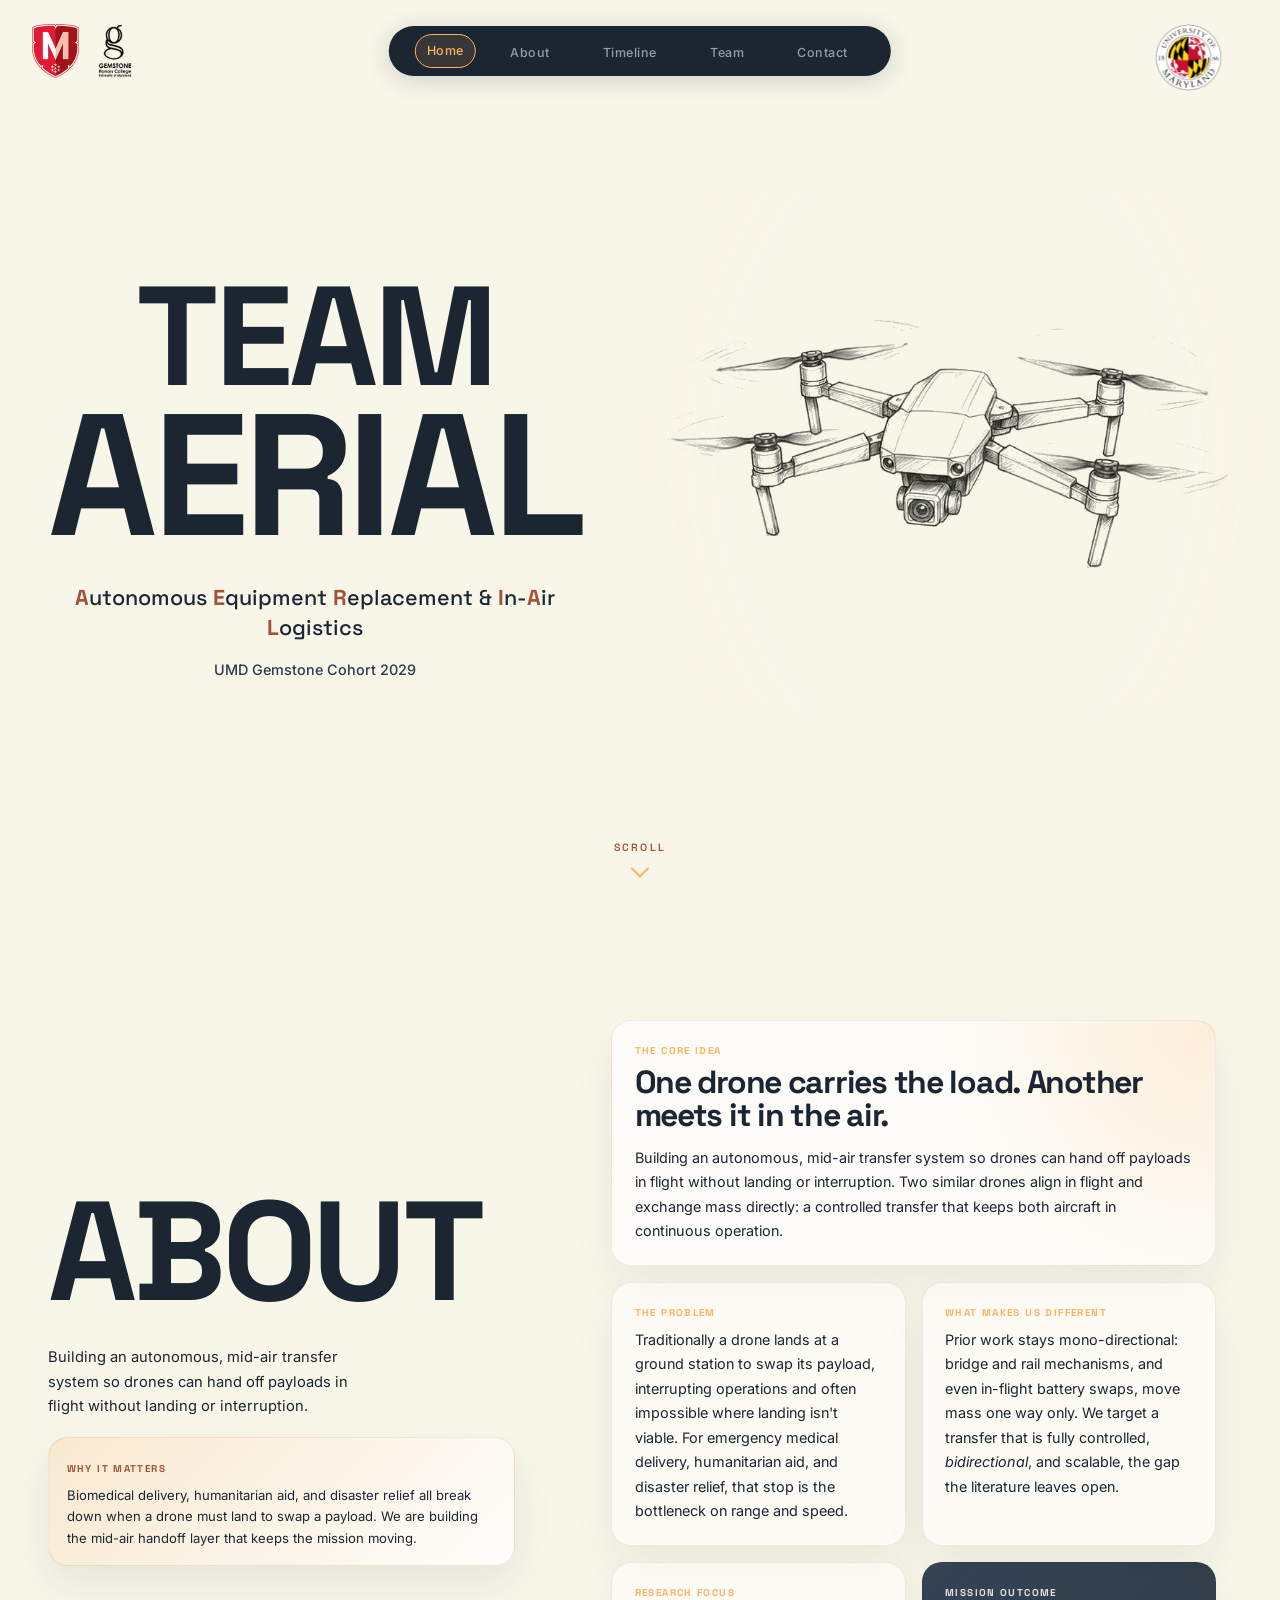
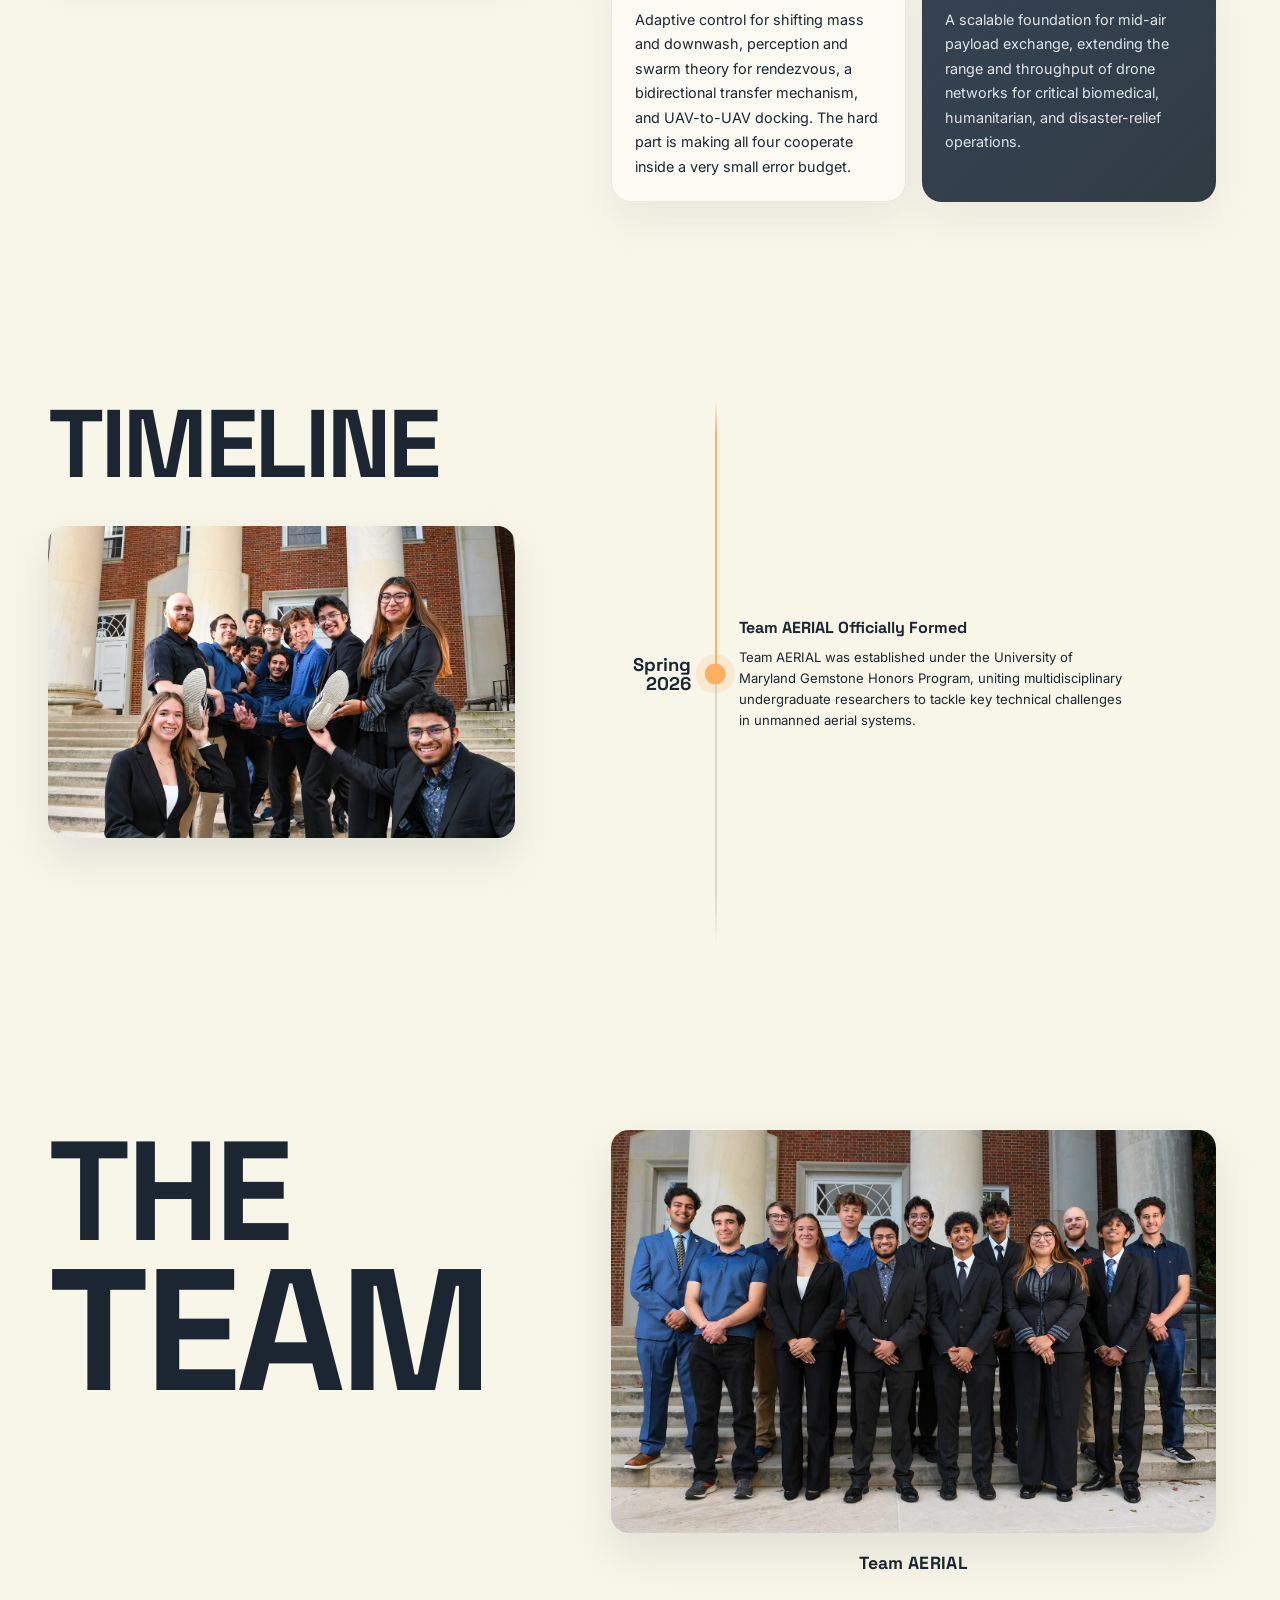
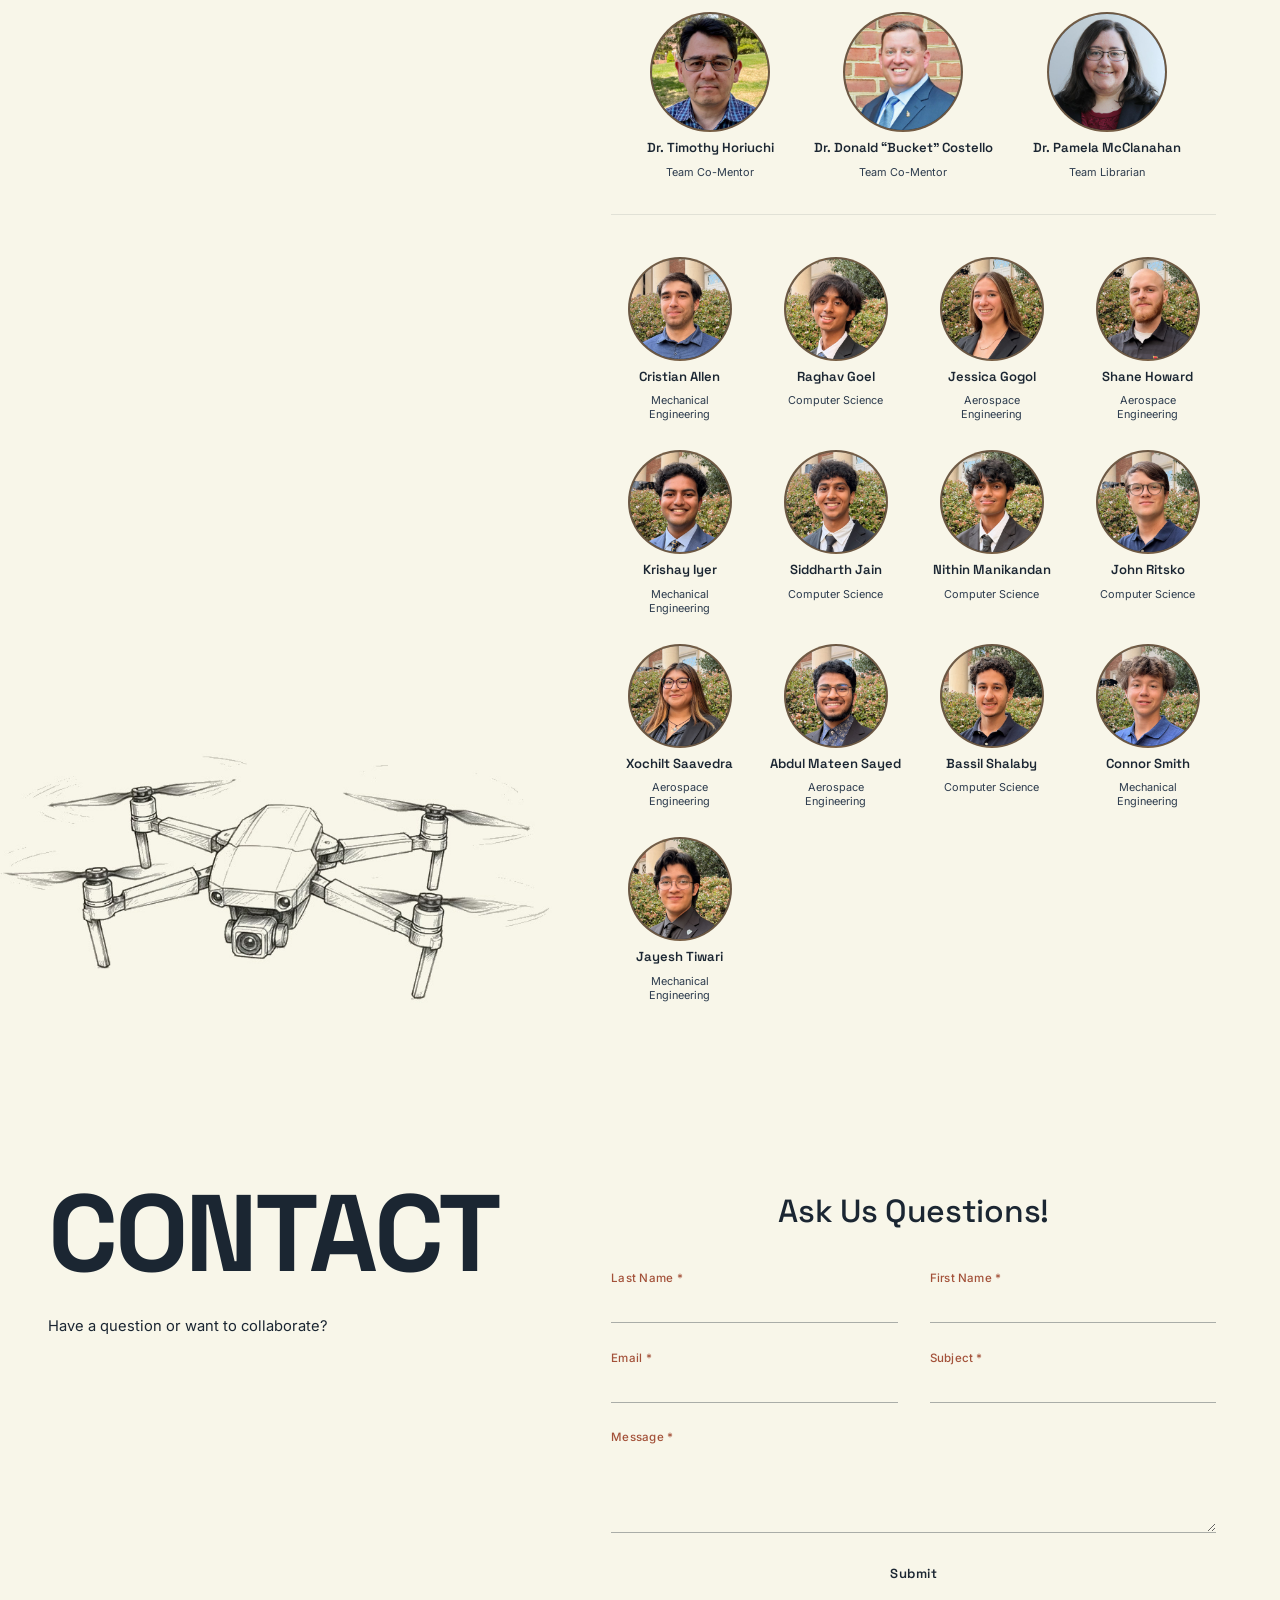
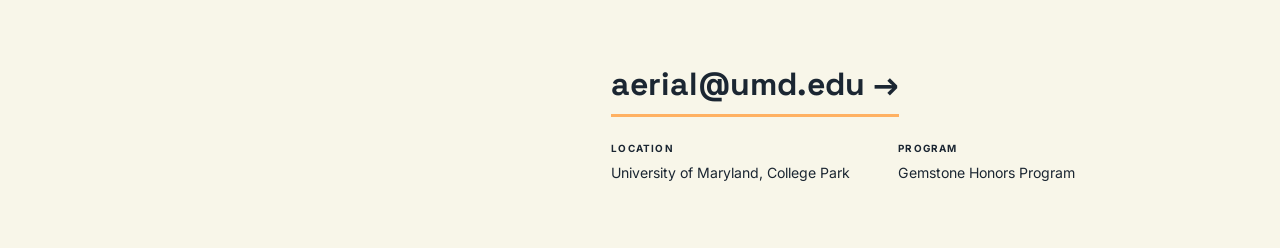
==== index.html @ 6d1d1652 "Update contact email address in index.html" ====
<!DOCTYPE html>
<html lang="en">
<head>
  <meta charset="UTF-8" />
  <meta name="viewport" content="width=device-width, initial-scale=1.0" />
  <title>Team AERIAL</title>
  <link rel="stylesheet" href="styles.css" />
  <link rel="preconnect" href="https://fonts.googleapis.com" />
  <link rel="preconnect" href="https://fonts.gstatic.com" crossorigin />
  <link href="https://fonts.googleapis.com/css2?family=Inter:ital,wght@0,300;0,400;0,500;0,600;0,700;0,800;0,900;1,300;1,700&family=Space+Grotesk:wght@300;400;500;600;700&display=swap" rel="stylesheet" />
</head>
<body class="at-home">

  <!-- HOME HEADER LOGOS (visible on Home only) -->
  <div class="site-header" aria-hidden="false">
    <div class="header-left">
      <img src="honors-college.avif" alt="University of Maryland Honors College" class="header-logo" />
      <img src="g_honors_college SMALL_2.avif" alt="Gemstone Honors College" class="header-logo" />
    </div>
    <div class="header-right">
      <img src="University-of-Maryland-Seal-Logo.png" alt="University of Maryland Seal" class="header-seal" />
    </div>
  </div>

  <!-- NAV -->
  <nav id="navbar">
    <div class="nav-pill">
      <button class="nav-toggle" type="button" aria-expanded="false" aria-controls="navbar" aria-label="Open navigation menu">
        <span class="nav-toggle-label">Menu</span>
        <span></span>
        <span></span>
        <span></span>
      </button>
      <a href="javascript:void(0)" class="nav-logo" data-page="home">Home</a>
      <div class="nav-menu">
        <ul class="nav-left">
          <li><a href="javascript:void(0)" data-page="about">About</a></li>
          <li><a href="javascript:void(0)" data-page="timeline">Timeline</a></li>
          <li><a href="javascript:void(0)" data-page="team">Team</a></li>
          <li><a href="javascript:void(0)" data-page="contact">Contact</a></li>
        </ul>
      </div>
    </div>
  </nav>

  <!-- FULL-SCREEN SCROLL SITE -->
  <div class="site">

    <!-- ── HOME ─────────────────────────────────── -->
    <section class="page" data-page="home" id="home">
      <div class="page-left home-left">
        <div class="hero-titles">
          <div class="hero-word w1">TEAM</div>
          <div class="hero-word w2">AERIAL</div>
        </div>
        <div class="home-copy">
          <p class="home-acronym"><strong>A</strong>utonomous <strong>E</strong>quipment <strong>R</strong>eplacement &amp; <strong>I</strong>n-<strong>A</strong>ir <strong>L</strong>ogistics</p>
          <p class="home-cohort">UMD Gemstone Cohort 2029</p>
        </div>
      </div>
      <div class="page-right">
        <div class="drone-stage">
          <div class="drone-glow"></div>
          <video class="drone-art" src="drone_video_pingpong.mp4" poster="drone_poster.jpg"
            autoplay muted playsinline loop></video>
        </div>
      </div>
      <button class="scroll-prompt" data-goto="about" aria-label="Scroll to About">
        <span>Scroll</span>
        <span class="scroll-chevron"></span>
      </button>
    </section>

    <!-- ── ABOUT ─────────────────────────────────── -->
    <section class="page" data-page="about" id="about">
      <div class="page-left">
        <div class="hero-titles">
          <div class="hero-word w1">ABOUT</div>
        </div>
        <div class="page-sub">
          <p class="page-lead">Building an autonomous, mid-air transfer system so drones can hand off payloads in flight without landing or interruption.</p>
          <div class="about-highlight-card">
            <span class="about-highlight-label">Why it matters</span>
            <p>Biomedical delivery, humanitarian aid, and disaster relief all break down when a drone must land to swap a payload. We are building the mid-air handoff layer that keeps the mission moving.</p>
          </div>
        </div>
      </div>
      <div class="page-right padded">
        <section class="about-panel about-panel-hero about-panel-full">
          <span class="about-section-title">The Core Idea</span>
          <h2 class="about-main-headline">One drone carries the load. Another meets it in the air.</h2>
          <p class="about-body">Building an autonomous, mid-air transfer system so drones can hand off payloads in flight without landing or interruption. Two similar drones align in flight and exchange mass directly: a controlled transfer that keeps both aircraft in continuous operation.</p>
        </section>
        <div class="about-story-grid">
          <section class="about-panel">
            <span class="about-section-title">The Problem</span>
            <p class="about-body">Traditionally a drone lands at a ground station to swap its payload, interrupting operations and often impossible where landing isn't viable. For emergency medical delivery, humanitarian aid, and disaster relief, that stop is the bottleneck on range and speed.</p>
          </section>
          <section class="about-panel">
            <span class="about-section-title">What Makes Us Different</span>
            <p class="about-body">Prior work stays mono-directional: bridge and rail mechanisms, and even in-flight battery swaps, move mass one way only. We target a transfer that is fully controlled, <em>bidirectional</em>, and scalable, the gap the literature leaves open.</p>
          </section>
        </div>
        <div class="about-story-grid">
          <section class="about-panel">
            <span class="about-section-title">Research Focus</span>
            <p class="about-body">Adaptive control for shifting mass and downwash, perception and swarm theory for rendezvous, a bidirectional transfer mechanism, and UAV-to-UAV docking. The hard part is making all four cooperate inside a very small error budget.</p>
          </section>
          <section class="about-panel about-panel-accent">
            <span class="about-section-title">Mission Outcome</span>
            <p class="about-body">A scalable foundation for mid-air payload exchange, extending the range and throughput of drone networks for critical biomedical, humanitarian, and disaster-relief operations.</p>
          </section>
        </div>
      </div>
    </section>

    <!-- ── TIMELINE ───────────────────────────────── -->
    <section class="page" data-page="timeline" id="timeline">
      <div class="page-left">
        <div class="hero-titles timeline-titles">
          <div class="hero-word w1 timeline-word">TIMELINE</div>
        </div>
        <div class="page-sub">
          <div class="side-image side-image-timeline">
            <img src="photos/fun.jpg" alt="Team AERIAL" />
          </div>
        </div>
      </div>
      <div class="page-right padded">
        <div class="timeline">
          <div class="tl-line"><div class="tl-progress"></div></div>

          <div class="tl-item" data-step="1">
            <div class="tl-year">Spring<br/>2026</div>
            <div class="tl-dot"></div>
            <div class="tl-card">
              <h3 class="tl-head">Team AERIAL Officially Formed</h3>
              <p class="tl-detail">Team AERIAL was established under the University of Maryland Gemstone Honors Program, uniting multidisciplinary undergraduate researchers to tackle key technical challenges in unmanned aerial systems.</p>
            </div>
          </div>

          <div class="tl-item" data-step="2">
            <div class="tl-year">Summer<br/>2026</div>
            <div class="tl-dot"></div>
            <div class="tl-card">
              <h3 class="tl-head">Formalized Idea of Drone Mass Transfer</h3>
              <p class="tl-detail">The team refined its research focus, formalizing the core concept of autonomous mass transfer and in-air logistics mechanisms to enable continuous UAV operations.</p>
            </div>
          </div>

          <div class="tl-item is-now" data-step="3">
            <div class="tl-year"><span class="tl-nowtag">Now</span>Fall<br/>2026</div>
            <div class="tl-dot"></div>
            <div class="tl-card">
              <h3 class="tl-head">Literature Review</h3>
              <p class="tl-detail">Currently conducting an extensive literature review analyzing existing payload transfer mechanisms, safety protocols, and technical feasibility to establish the foundation for physical prototyping.</p>
            </div>
          </div>

        </div>
      </div>
    </section>

    <!-- ── TEAM ───────────────────────────────────── -->
    <section class="page" data-page="team" id="team">
      <div class="page-left">
        <div class="hero-titles">
          <div class="hero-word w1">THE</div>
          <div class="hero-word w2">TEAM</div>
        </div>
      </div>
      <div class="team-drone-stage">
        <div class="team-drone-mover">
          <video class="drone-art team-drone" src="drone_video_pingpong.mp4" poster="drone_poster.jpg"
            autoplay muted playsinline loop></video>
        </div>
      </div>
      <div class="page-right padded">
        <div class="team-photo">
          <img src="photos/team.jpg" alt="Team AERIAL group photo" />
        </div>
        <div class="team-photo-label">Team AERIAL</div>

        <div class="mentor-row">
          <div class="person">
            <div class="person-av"><img src="photos/timothy.jpg" alt="Dr. Timothy Horiuchi" /></div>
            <span class="person-name">Dr. Timothy Horiuchi</span>
            <span class="person-role">Team Co-Mentor</span>
          </div>
          <div class="person">
            <div class="person-av"><img src="photos/donald.jpg" alt="Dr. Donald Costello" /></div>
            <span class="person-name">Dr. Donald &ldquo;Bucket&rdquo; Costello</span>
            <span class="person-role">Team Co-Mentor</span>
          </div>
          <div class="person">
            <div class="person-av"><img src="photos/pam.jpg" alt="Dr. Pamela McClanahan" /></div>
            <span class="person-name">Dr. Pamela McClanahan</span>
            <span class="person-role">Team Librarian</span>
          </div>
        </div>

        <div class="student-grid">
          <div class="person"><div class="person-av"><img src="photos/cristian.jpg" alt="Cristian Allen" /></div><span class="person-name">Cristian Allen</span><span class="person-role">Mechanical Engineering</span></div>
          <div class="person"><div class="person-av"><img src="photos/raghav.jpg" alt="Raghav Goel" /></div><span class="person-name">Raghav Goel</span><span class="person-role">Computer Science</span></div>
          <div class="person"><div class="person-av"><img src="photos/jessica.jpg" alt="Jessica Gogol" /></div><span class="person-name">Jessica Gogol</span><span class="person-role">Aerospace Engineering</span></div>
          <div class="person"><div class="person-av"><img src="photos/shane.jpg" alt="Shane Howard" /></div><span class="person-name">Shane Howard</span><span class="person-role">Aerospace Engineering</span></div>
          <div class="person"><div class="person-av"><img src="photos/krishay.jpg" alt="Krishay Iyer" /></div><span class="person-name">Krishay Iyer</span><span class="person-role">Mechanical Engineering</span></div>
          <div class="person"><div class="person-av"><img src="photos/siddharth.jpg" alt="Siddharth Jain" /></div><span class="person-name">Siddharth Jain</span><span class="person-role">Computer Science</span></div>
          <div class="person"><div class="person-av"><img src="photos/nithin.jpg" alt="Nithin Manikandan" /></div><span class="person-name">Nithin Manikandan</span><span class="person-role">Computer Science</span></div>
          <div class="person"><div class="person-av"><img src="photos/john.jpg" alt="John Ritsko" /></div><span class="person-name">John Ritsko</span><span class="person-role">Computer Science</span></div>
          <div class="person"><div class="person-av"><img src="photos/xochilt.jpg" alt="Xochilt Saavedra" /></div><span class="person-name">Xochilt Saavedra</span><span class="person-role">Aerospace Engineering</span></div>
          <div class="person"><div class="person-av"><img src="photos/abdul.jpg" alt="Abdul Mateen Sayed" /></div><span class="person-name">Abdul Mateen Sayed</span><span class="person-role">Aerospace Engineering</span></div>
          <div class="person"><div class="person-av"><img src="photos/bassil.jpg" alt="Bassil Shalaby" /></div><span class="person-name">Bassil Shalaby</span><span class="person-role">Computer Science</span></div>
          <div class="person"><div class="person-av"><img src="photos/connor.jpg" alt="Connor Smith" /></div><span class="person-name">Connor Smith</span><span class="person-role">Mechanical Engineering</span></div>
          <div class="person"><div class="person-av"><img src="photos/jayesh.jpg" alt="Jayesh Tiwari" /></div><span class="person-name">Jayesh Tiwari</span><span class="person-role">Mechanical Engineering</span></div>
        </div>
      </div>
    </section>

    <!-- ── CONTACT ────────────────────────────────── -->
    <section class="page" data-page="contact" id="contact">
      <div class="page-left">
        <div class="hero-titles">
          <div class="hero-word w1">CONTACT</div>
        </div>
        <div class="page-sub">
          <p class="page-lead">Have a question or want to collaborate?</p>
        </div>
      </div>
      <div class="page-right padded contact-right">
        <form class="contact-form" id="contactForm" novalidate>
          <h2 class="form-title">Ask Us Questions!</h2>
          <div class="form-grid">
            <div class="form-field">
              <label for="cf-last">Last Name <span>*</span></label>
              <input type="text" id="cf-last" name="last" required />
            </div>
            <div class="form-field">
              <label for="cf-first">First Name <span>*</span></label>
              <input type="text" id="cf-first" name="first" required />
            </div>
            <div class="form-field">
              <label for="cf-email">Email <span>*</span></label>
              <input type="email" id="cf-email" name="email" required />
            </div>
            <div class="form-field">
              <label for="cf-subject">Subject <span>*</span></label>
              <input type="text" id="cf-subject" name="subject" required />
            </div>
            <div class="form-field form-field-wide">
              <label for="cf-message">Message <span>*</span></label>
              <textarea id="cf-message" name="message" rows="4" required></textarea>
            </div>
          </div>
          <div class="form-actions">
            <button type="submit" class="form-submit">Submit</button>
          </div>
        </form>

        <div class="contact-lower">
          <a href="mailto:aerial@umd.edu" class="contact-email">aerial@umd.edu →</a>
          <div class="contact-details">
            <div class="cd-item">
              <span class="cd-label">Location</span>
              <p>University of Maryland, College Park</p>
            </div>
            <div class="cd-item">
              <span class="cd-label">Program</span>
              <p>Gemstone Honors Program</p>
            </div>
          </div>
        </div>
      </div>
    </section>

  </div><!-- /site -->

  <script src="script.js"></script>
</body>
</html>
---- styles.css ----
/* ── Palette ──────────────────────────────────── */
:root {
  --palladian:  #F8F6E9;
  --oatmeal:    #C9C1B1;
  --blue-fant:  #2C3B4D;
  --flame:      #FFB162;
  --truffle:    #A35139;
  --abyssal:    #1B2632;
  --white:      #ffffff;
  --font:  'Inter', sans-serif;
  --font2: 'Space Grotesk', sans-serif;
  --radius: 14px;
  --ease-smooth: cubic-bezier(0.22, 1, 0.36, 1);
  --ease-soft: cubic-bezier(0.33, 1, 0.68, 1);
}

/* ── Reset ────────────────────────────────────── */
*, *::before, *::after { box-sizing: border-box; margin: 0; padding: 0; }
html { scroll-behavior: smooth; }
html, body { width: 100%; overflow-x: hidden; }
body {
  font-family: var(--font);
  background:
    radial-gradient(circle at top left, rgba(255,177,98,0.12), transparent 28%),
    radial-gradient(circle at 85% 20%, rgba(44,59,77,0.06), transparent 24%),
    var(--palladian);
  color: var(--abyssal);
  line-height: 1.6;
  overflow-x: hidden;
}
a { text-decoration: none; color: inherit; }
ul { list-style: none; }
em { font-style: italic; }
video, img { display: block; max-width: 100%; }

/* ── HOME HEADER LOGOS ────────────────────────── */
.site-header {
  position: fixed; top: 0; left: 0; right: 0;
  z-index: 998;
  display: flex; align-items: flex-start; justify-content: space-between;
  padding: 1.5rem 2rem;
  pointer-events: none;
  opacity: 0;
  transition: opacity 0.5s var(--ease-smooth);
}
body.at-home .site-header { opacity: 1; }
.header-left { display: flex; align-items: center; gap: 1rem; }
.header-logo { height: 3.4rem; width: auto; }
.header-seal { height: 4.2rem; width: auto; }

/* ── NAV ──────────────────────────────────────── */
#navbar {
  position: fixed; top: 1.6rem; left: 50%;
  transform: translateX(-50%); z-index: 999;
}
.nav-pill {
  display: flex; align-items: center;
  background: var(--abyssal); border-radius: 100px;
  padding: 0.55rem 0.55rem 0.55rem 1.6rem;
  white-space: nowrap;
  box-shadow: 0 4px 24px rgba(27,38,50,0.18);
  transition: transform 0.45s var(--ease-smooth), box-shadow 0.45s var(--ease-smooth);
}
.nav-pill:hover { transform: translateY(-2px); box-shadow: 0 10px 30px rgba(27,38,50,0.24); }
.nav-left, .nav-right { display: flex; align-items: center; gap: 1.8rem; padding: 0 1.4rem; }
.nav-left a, .nav-right a {
  position: relative;
  font-size: 0.78rem; font-weight: 500; letter-spacing: 0.04em;
  color: rgba(255,255,255,0.55);
  padding: 0.35rem 0.7rem; border-radius: 100px;
  border: 1.5px solid transparent;
  transition: color 0.25s ease, transform 0.25s ease, border-color 0.3s ease, background 0.3s ease; cursor: pointer;
}
.nav-left a:hover, .nav-right a:hover { color: #fff; transform: translateY(-1px); }
/* Active tab: yellow outline that tracks scroll position */
.nav-left a.nav-active, .nav-right a.nav-active {
  color: var(--flame);
  border-color: var(--flame);
  background: rgba(255,177,98,0.12);
}
.nav-menu {
  display: contents;
}
.nav-toggle {
  display: none;
  align-items: center;
  justify-content: flex-start;
  gap: 0.8rem;
  width: auto;
  height: 2.8rem;
  border: 1px solid rgba(255,177,98,0.28);
  border-radius: 999px;
  background: rgba(255,255,255,0.03);
  color: var(--white);
  cursor: pointer;
  padding: 0 1rem 0 1.15rem;
  transition: border-color 0.25s ease, background 0.25s ease, transform 0.25s ease;
}
.nav-toggle:hover {
  border-color: rgba(255,177,98,0.72);
  background: rgba(255,177,98,0.1);
  transform: translateY(-1px);
}
.nav-toggle-label {
  display: inline-block;
  font-family: var(--font2);
  font-size: 0.74rem;
  font-weight: 700;
  letter-spacing: 0.16em;
  text-transform: uppercase;
  color: var(--flame);
}
.nav-toggle span:not(.nav-toggle-label) {
  display: block;
  width: 1rem;
  height: 2px;
  border-radius: 999px;
  background: currentColor;
  transition: transform 0.3s ease, opacity 0.3s ease;
}
.nav-toggle span:not(.nav-toggle-label) {
  position: absolute;
  right: 1rem;
}
.nav-toggle span:nth-child(2) { transform: translateY(-0.32rem); }
.nav-toggle span:nth-child(4) { transform: translateY(0.32rem); }
.menu-open .nav-toggle span:nth-child(2) { transform: rotate(45deg); }
.menu-open .nav-toggle span:nth-child(3) { opacity: 0; }
.menu-open .nav-toggle span:nth-child(4) { transform: rotate(-45deg); }
/* HOME shares identical styling with every other tab */
.nav-logo {
  font-family: var(--font); font-size: 0.78rem; font-weight: 500;
  letter-spacing: 0.04em; text-transform: none;
  color: rgba(255,255,255,0.55);
  padding: 0.35rem 0.7rem; border-radius: 100px;
  border: 1.5px solid transparent;
  transition: color 0.25s ease, transform 0.25s ease, border-color 0.3s ease, background 0.3s ease; cursor: pointer;
}
.nav-logo:hover { color: #fff; transform: translateY(-1px); }
.nav-logo.nav-active { color: var(--flame); border-color: var(--flame); background: rgba(255,177,98,0.12); }

/* ── SITE WRAPPER (continuous scroll) ─────────── */
.site {
  width: 100%;
  position: relative;
}

/* ── PAGE / SECTION ───────────────────────────── */
.page {
  position: relative;
  width: 100%; min-height: 100vh;
  display: flex; flex-direction: row;
  align-items: stretch;
  background: var(--palladian);
}
/* Entry animations fire when a section is marked in-view */
.page.in-view .hero-word,
.page.in-view .page-tagline,
.page.in-view .page-lead,
.page.in-view .home-copy,
.page.in-view .about-highlight-card,
.page.in-view .about-panel,
.page.in-view .about-stat,
.page.in-view .about-process,
.page.in-view .contact-form,
.page.in-view .contact-lower,
.page.in-view .team-photo,
.page.in-view .team-photo-label,
.page.in-view .mentor-row .person,
.page.in-view .student-grid .person,
.page.in-view .contact-email,
.page.in-view .cd-item {
  animation: riseFadeIn 0.85s var(--ease-smooth) both;
}
.page.in-view .hero-word:nth-child(1) { animation-delay: 0.04s; }
.page.in-view .hero-word:nth-child(2) { animation-delay: 0.12s; }
.page.in-view .page-tagline,
.page.in-view .page-lead { animation-delay: 0.18s; }
.page.in-view .home-copy { animation-delay: 0.22s; }
.page.in-view .about-highlight-card { animation-delay: 0.24s; }
.page.in-view .about-panel:nth-of-type(1) { animation-delay: 0.12s; }
.page.in-view .about-panel:nth-of-type(2) { animation-delay: 0.18s; }
.page.in-view .about-stat:nth-child(1) { animation-delay: 0.2s; }
.page.in-view .about-stat:nth-child(2) { animation-delay: 0.26s; }
.page.in-view .about-stat:nth-child(3) { animation-delay: 0.32s; }
.page.in-view .about-process { animation-delay: 0.28s; }
.page.in-view .team-photo { animation-delay: 0.08s; }
.page.in-view .team-photo-label { animation-delay: 0.16s; }
.page.in-view .mentor-row .person:nth-child(1) { animation-delay: 0.2s; }
.page.in-view .mentor-row .person:nth-child(2) { animation-delay: 0.26s; }
.page.in-view .mentor-row .person:nth-child(3) { animation-delay: 0.32s; }
.page.in-view .contact-email { animation-delay: 0.2s; }
.page.in-view .cd-item:nth-child(1) { animation-delay: 0.26s; }
.page.in-view .cd-item:nth-child(2) { animation-delay: 0.32s; }
@keyframes riseFadeIn {
  from { opacity: 0; transform: translateY(18px); }
  to   { opacity: 1; transform: translateY(0); }
}

/* ── LEFT COLUMN ──────────────────────────────── */
/* Left title stays centered + pinned; only the right side scrolls past it */
.page-left {
  flex: 0 0 44%;
  display: flex; flex-direction: column;
  justify-content: center;
  padding: 7.5rem 3rem 4rem;
  gap: 2rem;
  position: sticky;
  top: 0;
  align-self: flex-start;
  height: 100vh;
}

/* ── TITLE ────────────────────────────────────── */
.hero-titles { line-height: 0.88; flex-shrink: 0; }
.hero-word {
  font-family: var(--font2); font-weight: 900;
  color: var(--abyssal); letter-spacing: -0.03em;
  line-height: 0.88; display: block; user-select: none;
  transform-origin: left center;
}
.w1 { font-size: clamp(4.5rem, 11vw, 9.5rem); }
.w2 { font-size: clamp(5.5rem, 13.5vw, 12rem); }

/* ── HOME left copy ───────────────────────────── */
.home-left { text-align: center; align-items: center; }
.home-left .hero-titles { text-align: center; }
.home-copy { display: flex; flex-direction: column; gap: 0.9rem; max-width: 34rem; }
.home-acronym {
  font-family: var(--font2);
  font-size: clamp(1rem, 1.7vw, 1.35rem);
  font-weight: 500; line-height: 1.4; color: var(--abyssal);
}
.home-acronym strong { color: var(--truffle); font-weight: 700; }
.home-cohort {
  font-size: 0.9rem; line-height: 1.6;
  color: var(--blue-fant); font-weight: 500;
}

/* ── Scroll-down prompt ───────────────────────── */
.scroll-prompt {
  position: absolute; bottom: 1.6rem; left: 50%;
  transform: translateX(-50%);
  display: flex; flex-direction: column; align-items: center; gap: 0.5rem;
  background: none; border: none; cursor: pointer;
  font-family: var(--font2); font-size: 0.66rem; font-weight: 600;
  letter-spacing: 0.22em; text-transform: uppercase;
  color: var(--truffle);
  animation: promptBob 2.4s var(--ease-soft) infinite;
  z-index: 5;
}
.scroll-chevron {
  width: 0.8rem; height: 0.8rem;
  border-right: 2px solid var(--flame);
  border-bottom: 2px solid var(--flame);
  transform: rotate(45deg);
}
@keyframes promptBob {
  0%, 100% { transform: translateX(-50%) translateY(0); opacity: 0.75; }
  50%      { transform: translateX(-50%) translateY(6px); opacity: 1; }
}

/* ── SUBTITLES ────────────────────────────────── */
.page-sub { display: flex; flex-direction: column; gap: 1.2rem; }
.page-tagline {
  font-family: var(--font2); font-size: clamp(1.05rem, 1.8vw, 1.45rem);
  font-weight: 700; line-height: 1.3; color: var(--abyssal);
}
.page-lead {
  font-size: 0.92rem; line-height: 1.65;
  color: var(--abyssal); max-width: 34ch;
}

/* ── Left-side image tile (placeholder for a photo) ── */
.side-image {
  width: 100%; max-width: 24rem;
  aspect-ratio: 4 / 3;
  border-radius: 18px;
  background:
    linear-gradient(135deg, rgba(44,59,77,0.08), rgba(255,177,98,0.12)),
    rgba(27,38,50,0.05);
  border: 1.5px dashed rgba(27,38,50,0.22);
  display: flex; align-items: center; justify-content: center;
  overflow: hidden;
}
.side-image img { width: 100%; height: 100%; object-fit: cover; }
/* Fun picture: large, pushed toward the timeline with a gap */
.side-image-timeline {
  aspect-ratio: 3 / 2;
  border: none;
  width: 100%;
  max-width: none;
  margin-top: 0.5rem;
  box-shadow: 0 20px 44px rgba(27,38,50,0.1);
}

/* ── Team: home-style drone flying up & down (full-section layer) ── */
.page[data-page="team"] { position: relative; }
.page[data-page="team"] .page-left { justify-content: flex-start; z-index: 2; }
/* Spans the whole Team section so the drone can travel its full height */
.team-drone-stage {
  position: absolute;
  left: 0; top: 0;
  width: 44%;                 /* over the left column area only */
  height: 100%;
  z-index: 0;
  pointer-events: none;
}
.team-drone-mover {
  /* === tunable via adjust.html (Drone panel) === */
  --frame: 26.5rem;  /* frame size */
  --zoom: 1.5;       /* drone zoom inside frame */
  --up: 31%;         /* upper bound (mentors/librarian row) */
  --down: 89%;       /* lower bound (Jayesh's row) */
  --speed: 10s;      /* one full up+down cycle */
  position: absolute;
  left: 50%;
  top: var(--down);
  width: var(--frame); height: var(--frame); max-width: 100%;
  transform: translate(-50%, -50%);
  animation: teamDroneFly var(--speed) ease-in-out infinite;
}
.team-drone-mover .drone-art {
  width: 100%; height: 100%;
  object-fit: contain;
  transform: scale(var(--zoom));
  animation: none;
  /* wide mask: keeps the whole drone (rotors included), fades only the far margins */
  -webkit-mask-image: radial-gradient(ellipse 92% 82% at center, #000 90%, transparent 100%);
  mask-image: radial-gradient(ellipse 92% 82% at center, #000 90%, transparent 100%);
}
/* drone touches upper bound, then lower bound, repeating */
@keyframes teamDroneFly {
  0%, 100% { top: var(--down); }
  50%      { top: var(--up); }
}
.side-image-note {
  font-family: var(--font2); font-size: 0.72rem; font-weight: 600;
  letter-spacing: 0.16em; text-transform: uppercase;
  color: rgba(27,38,50,0.4);
}
.about-highlight-card {
  max-width: 34rem;
  padding: 1rem 1.1rem;
  border-radius: 20px;
  background: linear-gradient(135deg, rgba(255,177,98,0.18), rgba(255,255,255,0.8));
  border: 1px solid rgba(163,81,57,0.12);
  box-shadow: 0 18px 40px rgba(27,38,50,0.08);
}
.about-highlight-label {
  display: inline-block;
  margin-bottom: 0.45rem;
  font-family: var(--font2);
  font-size: 0.62rem;
  font-weight: 700;
  letter-spacing: 0.14em;
  text-transform: uppercase;
  color: var(--truffle);
}
.about-highlight-card p {
  font-size: 0.82rem;
  line-height: 1.65;
  color: var(--abyssal);
}

/* ── RIGHT COLUMN ─────────────────────────────── */
.page-right {
  flex: 1;
  display: flex; align-items: center; justify-content: center;
  position: relative;
}
.page-right.padded {
  display: flex;
  flex-direction: column;
  /* centers short content to fill the section; falls back to top-align
     (no clipping) when content is taller than the viewport */
  justify-content: safe center;
  align-items: flex-start;
  padding: 7.5rem 4rem 4rem 3rem;
}

/* ── HOME right: drone ────────────────────────── */
.drone-stage {
  width: 100%; height: 100%;
  display: flex; align-items: center; justify-content: center;
}
.drone-glow {
  position: absolute; width: 70%; height: 60%;
  background: radial-gradient(ellipse, rgba(255,177,98,0.14) 0%, transparent 70%);
  top: 50%; left: 50%; transform: translate(-50%,-50%);
  border-radius: 50%; pointer-events: none;
  animation: droneGlow 4s ease-in-out infinite;
}
@keyframes droneGlow {
  0%,100% { opacity: 0.7; transform: translate(-50%,-50%) scale(1); }
  50%      { opacity: 1;   transform: translate(-50%,-50%) scale(1.08); }
}
.drone-art {
  width: 100%; height: 100%; object-fit: contain; object-position: center;
  animation: droneFloat 7s ease-in-out infinite;
  -webkit-mask-image: radial-gradient(ellipse 78% 78% at center, black 45%, transparent 85%);
  mask-image: radial-gradient(ellipse 78% 78% at center, black 45%, transparent 85%);
}
@keyframes droneFloat {
  0%,100% { transform: translateY(0px); }
  50%      { transform: translateY(-18px); }
}

/* ── ABOUT right ──────────────────────────────── */
.about-top-grid {
  display: grid;
  grid-template-columns: minmax(0, 1.55fr) minmax(16rem, 0.9fr);
  gap: 1rem;
  width: 100%;
  margin-bottom: 1rem;
}
.about-story-grid {
  display: grid;
  grid-template-columns: repeat(2, minmax(0, 1fr));
  gap: 1rem;
  width: 100%;
  margin-bottom: 1rem;
}
.about-panel {
  padding: 1.35rem 1.4rem;
  border-radius: 20px;
  background: rgba(255,255,255,0.52);
  border: 1px solid rgba(27,38,50,0.08);
  box-shadow: 0 20px 44px rgba(27,38,50,0.06);
  transition: transform 0.45s var(--ease-smooth), box-shadow 0.45s var(--ease-smooth), border-color 0.35s ease;
}
.about-panel:hover { transform: translateY(-4px); box-shadow: 0 24px 48px rgba(27,38,50,0.1); border-color: rgba(255,177,98,0.22); }
.about-panel-hero {
  background:
    radial-gradient(circle at top right, rgba(255,177,98,0.2), transparent 42%),
    rgba(255,255,255,0.7);
}
.about-panel-full { width: 100%; margin-bottom: 1rem; }
.about-panel-full .about-main-headline { max-width: 26ch; }
.about-panel-full .about-body { max-width: 72ch; }
.about-panel-accent {
  background:
    linear-gradient(135deg, rgba(44,59,77,0.96), rgba(27,38,50,0.9));
}
.about-panel-accent .about-section-title,
.about-panel-accent .about-body {
  color: rgba(255,255,255,0.86);
}
.about-main-headline {
  font-family: var(--font2);
  font-size: clamp(1.45rem, 2.5vw, 2.2rem);
  line-height: 1.05;
  letter-spacing: -0.04em;
  color: var(--abyssal);
  max-width: 14ch;
  margin-bottom: 0.8rem;
}
.about-body {
  font-size: 0.9rem; line-height: 1.7;
  color: var(--abyssal); max-width: 56ch; margin-bottom: 0;
}
.about-body.muted { color: var(--abyssal); }
.about-stats {
  display: grid;
  gap: 0.85rem;
}
.about-stat {
  padding: 1rem 1.05rem;
  border-radius: 18px;
  background: rgba(27,38,50,0.95);
  color: var(--white);
  box-shadow: 0 18px 40px rgba(27,38,50,0.12);
  transition: transform 0.45s var(--ease-smooth), box-shadow 0.45s var(--ease-smooth);
}
.about-stat:hover { transform: translateY(-3px); box-shadow: 0 24px 48px rgba(27,38,50,0.18); }
.about-stat-value {
  display: block;
  font-family: var(--font2);
  font-size: clamp(1.4rem, 2vw, 2rem);
  font-weight: 700;
  line-height: 1;
  color: var(--flame);
  margin-bottom: 0.4rem;
}
.about-stat-label {
  display: block;
  font-size: 0.75rem;
  line-height: 1.5;
  color: rgba(255,255,255,0.78);
}
.about-process {
  width: 100%;
  padding: 1.35rem 1.4rem;
  margin-bottom: 1rem;
  border-radius: 22px;
  background: linear-gradient(180deg, rgba(27,38,50,0.035), rgba(27,38,50,0.07));
  border: 1px solid rgba(27,38,50,0.08);
  transition: transform 0.45s var(--ease-smooth), box-shadow 0.45s var(--ease-smooth);
}
.about-process:hover { transform: translateY(-3px); box-shadow: 0 20px 42px rgba(27,38,50,0.08); }
.feature-list { display: grid; grid-template-columns: repeat(2, minmax(0, 1fr)); gap: 1rem; }
.feat { display: flex; gap: 1rem; align-items: flex-start; padding: 1rem 0; border-top: 1px solid rgba(27,38,50,0.08); transition: transform 0.35s var(--ease-smooth); }
.feat:nth-child(-n+2) { border-top: none; padding-top: 0.35rem; }
.feat:hover { transform: translateX(4px); }
.feat-num {
  font-family: var(--font2); font-size: 0.6rem; font-weight: 700;
  color: var(--flame); letter-spacing: 0.1em; padding-top: 0.2em; flex-shrink: 0;
  min-width: 2rem;
}
.feat strong { font-size: 0.84rem; font-weight: 700; display: block; margin-bottom: 0.35rem; }
.feat p { font-size: 0.78rem; color: var(--abyssal); line-height: 1.55; }

/* ── CONTACT right ────────────────────────────── */
.contact-right { gap: 2.5rem; justify-content: safe center; }
.page[data-page="contact"] .hero-titles {
  white-space: nowrap;
}
.page[data-page="contact"] .w1 {
  font-size: clamp(3.5rem, 8.5vw, 7rem);
}
.contact-lower { display: flex; flex-direction: column; gap: 1.5rem; width: 100%; }
.contact-email {
  font-family: var(--font2); font-size: clamp(1.1rem, 2.5vw, 2rem);
  font-weight: 700; color: var(--abyssal);
  border-bottom: 3px solid var(--flame); padding-bottom: 0.25rem;
  display: inline-block; align-self: flex-start;
  transition: color 0.25s ease, transform 0.35s var(--ease-smooth), border-color 0.25s ease;
}
.contact-email:hover { color: var(--truffle); transform: translateY(-2px); }
.contact-details { display: flex; gap: 3rem; flex-wrap: wrap; }
.cd-item {
  display: flex; flex-direction: column; gap: 0.3rem;
  transition: transform 0.35s var(--ease-smooth), opacity 0.35s ease;
}
.cd-item:hover { transform: translateY(-3px); }
.cd-label {
  font-size: 0.62rem; font-weight: 700; letter-spacing: 0.12em; text-transform: uppercase;
  color: var(--abyssal);
}
.cd-item p { font-size: 0.88rem; color: var(--abyssal); }

/* ── CONTACT form ─────────────────────────────── */
.contact-form { width: 100%; max-width: 46rem; }
.form-title {
  font-family: var(--font2); font-weight: 500;
  font-size: clamp(1.4rem, 2.6vw, 2rem);
  text-align: center; color: var(--abyssal);
  margin-bottom: 2rem; letter-spacing: -0.01em;
}
.form-grid {
  display: grid; grid-template-columns: repeat(2, minmax(0, 1fr));
  gap: 1.6rem 2rem;
}
.form-field { display: flex; flex-direction: column; }
.form-field-wide { grid-column: 1 / -1; }
.form-field label {
  font-size: 0.72rem; font-weight: 500; letter-spacing: 0.02em;
  color: var(--truffle); margin-bottom: 0.3rem;
}
.form-field label span { color: var(--truffle); }
.form-field input,
.form-field textarea {
  font-family: var(--font); font-size: 0.9rem; color: var(--abyssal);
  background: transparent;
  border: none; border-bottom: 1.5px solid rgba(27,38,50,0.35);
  padding: 0.4rem 0.1rem; outline: none;
  transition: border-color 0.3s ease;
  resize: vertical;
}
.form-field textarea { min-height: 3.5rem; }
.form-field input:focus,
.form-field textarea:focus { border-bottom-color: var(--flame); }
.form-actions {
  display: flex; justify-content: center;
  margin-top: 1.6rem;
}
.form-submit {
  font-family: var(--font2); font-size: 0.82rem; font-weight: 600;
  letter-spacing: 0.04em; color: var(--abyssal);
  background: none; border: none; cursor: pointer;
  padding: 0.4rem 1.2rem; border-radius: 100px;
  transition: color 0.25s ease, background 0.3s ease, transform 0.3s ease;
}
.form-submit:hover { color: var(--truffle); background: rgba(255,177,98,0.14); transform: translateY(-1px); }
.form-status {
  text-align: center; font-size: 0.78rem; margin-top: 0.8rem;
  color: var(--truffle); min-height: 1.1rem;
}

/* ── ABOUT section titles ─────────────────────── */
.about-section-title {
  font-family: var(--font2); font-size: 0.62rem; font-weight: 700;
  letter-spacing: 0.14em; text-transform: uppercase;
  color: var(--flame); margin-bottom: 0.45rem; display: block;
}

/* ── TIMELINE right ───────────────────────────── */
.timeline-titles, .timeline-word { white-space: nowrap; }
.page[data-page="timeline"] .w1 { font-size: clamp(3.4rem, 7.5vw, 6.5rem); }

/* Timeline + Contact size to their content (no forced full-height gaps) */
.page[data-page="timeline"],
.page[data-page="contact"] { min-height: auto; }
.page[data-page="timeline"] .page-left,
.page[data-page="contact"] .page-left { position: static; height: auto; }
.page[data-page="timeline"] .page-right.padded,
.page[data-page="contact"] .page-right.padded { justify-content: flex-start; }
.contact-right { justify-content: flex-start; }

.timeline {
  position: relative;
  width: 100%;
  height: 34rem;
}
/* vertical line, softly faded at both ends so it integrates into the page */
.tl-line {
  position: absolute;
  left: 6.5rem; top: 0; bottom: 0;
  width: 2px;
  background: linear-gradient(180deg,
    transparent 0%,
    rgba(27,38,50,0.14) 10%,
    rgba(27,38,50,0.14) 90%,
    transparent 100%);
}
.tl-progress {
  position: absolute; top: 0; left: 0; width: 100%;
  height: 0%;
  background: linear-gradient(180deg, transparent 0%, var(--flame) 12%);
  transition: height 0.6s var(--ease-smooth);
}
.tl-item {
  position: absolute;
  left: 0; right: 0;
  top: 50%;
  display: grid;
  grid-template-columns: 5rem 1fr;
  column-gap: 3rem;
  align-items: center;
  opacity: 0;
  pointer-events: none;
  transform: translateY(-50%);
  transition: top 0.7s var(--ease-smooth), opacity 0.6s var(--ease-smooth);
}
.tl-item.revealed { opacity: 1; pointer-events: auto; }
.tl-year {
  font-family: var(--font2);
  font-weight: 700;
  font-size: 1.15rem;
  line-height: 1.05;
  text-align: right;
  color: rgba(27,38,50,0.45);
  transition: color 0.5s var(--ease-smooth);
}
.tl-item.revealed .tl-year { color: var(--abyssal); }
.tl-nowtag {
  display: block;
  font-size: 0.6rem; font-weight: 700; letter-spacing: 0.14em;
  text-transform: uppercase; color: var(--truffle);
  margin-bottom: 0.2rem;
}
.tl-dot {
  position: absolute;
  left: 6.5rem; top: 50%;
  width: 0.85rem; height: 0.85rem;
  transform: translate(-50%, -50%) scale(0.8);
  border-radius: 50%;
  background: var(--palladian);
  border: 2px solid rgba(27,38,50,0.3);
  transition: transform 0.5s var(--ease-smooth), background 0.5s var(--ease-smooth), border-color 0.5s var(--ease-smooth), box-shadow 0.5s var(--ease-smooth);
  z-index: 2;
}
.tl-item.revealed .tl-dot {
  transform: translate(-50%, -50%) scale(1.5);
  background: var(--flame);
  border-color: var(--flame);
  box-shadow: 0 0 0 6px rgba(255,177,98,0.18);
}
.tl-card {
  transition: opacity 0.6s var(--ease-smooth);
}
.tl-head {
  font-family: var(--font2); font-size: 1rem; font-weight: 700;
  color: var(--abyssal); line-height: 1.3; margin-bottom: 0.5rem;
}
.tl-detail {
  font-size: 0.82rem; color: var(--abyssal); line-height: 1.6;
  max-width: 48ch;
}

/* ── TEAM right ───────────────────────────────── */
.team-photo {
  width: 100%;
  aspect-ratio: 3 / 2;
  max-height: 60vh;
  border-radius: 18px;
  overflow: hidden;
  background: rgba(27,38,50,0.05);
  box-shadow: 0 20px 44px rgba(27,38,50,0.1);
}
.team-photo img { width: 100%; height: 100%; object-fit: cover; display: block; }
.team-photo-label {
  width: 100%; text-align: center;
  font-family: var(--font2); font-size: 1.1rem; font-weight: 700;
  letter-spacing: 0.02em; color: var(--abyssal);
  margin: 1rem 0 2.2rem;
}
.mentor-row {
  display: flex; justify-content: center; flex-wrap: wrap;
  gap: 2.5rem; width: 100%;
  margin-bottom: 2.6rem;
  padding-bottom: 2.2rem;
  border-bottom: 1px solid rgba(27,38,50,0.1);
}
.student-grid {
  display: grid; grid-template-columns: repeat(4, 1fr);
  gap: 1.8rem 1.2rem; width: 100%;
}
.person {
  display: flex; flex-direction: column; align-items: center; gap: 0.5rem;
  text-align: center;
  transition: transform 0.35s var(--ease-smooth);
}
.person:hover { transform: translateY(-4px); }
.person-av {
  width: 6.5rem; height: 6.5rem; border-radius: 50%;
  overflow: hidden;
  background:
    radial-gradient(circle at 50% 38%, rgba(255,177,98,0.35), transparent 60%),
    var(--abyssal);
  border: 2px solid rgba(255,177,98,0.35);
  transition: transform 0.35s var(--ease-smooth), box-shadow 0.35s var(--ease-smooth), border-color 0.3s ease;
}
.person-av img { width: 100%; height: 100%; object-fit: cover; display: block; }
.person:hover .person-av { transform: scale(1.04); box-shadow: 0 16px 30px rgba(27,38,50,0.16); border-color: var(--flame); }
.mentor-row .person-av { width: 7.5rem; height: 7.5rem; }
.person-name {
  font-family: var(--font2); font-size: 0.82rem; font-weight: 600;
  color: var(--abyssal); line-height: 1.25;
}
.person-role {
  font-size: 0.68rem; color: var(--blue-fant); line-height: 1.3;
  max-width: 14ch;
}

/* ── RESPONSIVE ───────────────────────────────── */
@media (max-width: 1100px) {
  .about-top-grid,
  .about-story-grid,
  .feature-list { grid-template-columns: 1fr; }
  .student-grid { grid-template-columns: repeat(3, minmax(0, 1fr)); }
  .feat { padding-top: 1rem; border-top: 1px solid rgba(27,38,50,0.08); }
  .feat:first-child { border-top: none; padding-top: 0.35rem; }
}

@media (max-width: 900px) {
  html, body { overflow: auto; }

  .site {
    width: 100%;
  }

  .site-header { display: none; }

  #navbar {
    top: 0.75rem;
    right: 0.75rem;
    left: auto;
    width: auto;
    transform: none;
  }

  .nav-pill {
    display: flex;
    flex-direction: column;
    align-items: stretch;
    width: 8.5rem;
    padding: 0.4rem;
    gap: 0;
    border-radius: 24px;
    overflow: hidden;
    white-space: normal;
    transition:
      width 0.32s var(--ease-smooth),
      border-radius 0.32s var(--ease-smooth),
      box-shadow 0.45s var(--ease-smooth),
      transform 0.45s var(--ease-smooth);
  }

  .nav-toggle {
    position: relative;
    display: inline-flex;
    width: 100%;
    justify-content: space-between;
    padding-right: 2.3rem;
    z-index: 2;
  }

  .nav-logo { display: none; }

  .nav-menu {
    display: flex;
    flex-direction: column;
    width: 100%;
    max-height: 0;
    opacity: 0;
    overflow: hidden;
    transform: translateY(-0.35rem);
    transition:
      max-height 0.36s var(--ease-smooth),
      opacity 0.22s ease,
      transform 0.32s var(--ease-smooth),
      padding-top 0.32s var(--ease-smooth);
  }

  .menu-open .nav-pill {
    width: min(14rem, calc(100vw - 1.5rem));
    border-radius: 26px;
  }

  .menu-open .nav-menu {
    max-height: 20rem;
    opacity: 1;
    transform: translateY(0);
    padding-top: 0.45rem;
  }

  .nav-left,
  .nav-right {
    display: flex;
    width: 100%;
    flex-direction: column;
    align-items: stretch;
    gap: 0.25rem;
    padding: 0;
  }

  .nav-left a,
  .nav-right a {
    display: flex;
    align-items: center;
    justify-content: flex-start;
    min-height: 2.6rem;
    padding: 0.75rem 0.95rem;
    font-size: 0.78rem;
    text-align: left;
    border-radius: 16px;
    border: 1.5px solid transparent;
    background: rgba(255,255,255,0.04);
  }

  .nav-left a.nav-active,
  .nav-right a.nav-active {
    background: rgba(255,177,98,0.12);
    border-color: var(--flame);
  }

  .page {
    flex-direction: column;
    height: auto;
    min-height: 100dvh;
    overflow: visible;
  }

  .page-left {
    flex: 0 0 auto;
    position: static;
    height: auto;
    padding: 8.1rem 1.25rem 1.25rem;
    gap: 1.1rem;
    overflow: visible;
  }

  .home-left { text-align: center; }

  .team-drone-stage { display: none; }   /* drone animation is desktop-only */

  .page-right,
  .page-right.padded {
    display: block;
    padding: 0 1.25rem 2rem;
    overflow: visible;
  }

  .page-right.padded { -webkit-overflow-scrolling: touch; }

  .page-lead,
  .about-highlight-card { max-width: none; }

  .w1 { font-size: clamp(3rem, 15vw, 5rem); }
  .w2 { font-size: clamp(3.8rem, 17vw, 6.2rem); }

  .page[data-page="timeline"] .w1,
  .page[data-page="contact"] .w1 { font-size: clamp(2.4rem, 11vw, 4.2rem); }

  .page[data-page="home"] .page-right { padding-top: 0.25rem; }

  .scroll-prompt { display: none; }

  .drone-stage {
    width: min(100%, 28rem);
    min-height: 18rem;
    aspect-ratio: 1 / 1;
    margin: 0 auto;
  }

  .drone-glow { width: 88%; height: 88%; }

  .about-panel,
  .about-process { padding: 1.1rem; }

  .about-main-headline { max-width: none; }

  .form-grid { grid-template-columns: 1fr; gap: 1.3rem; }

  .contact-right { gap: 2rem; }
  .contact-details { gap: 1.25rem; flex-direction: column; }

  .student-grid { grid-template-columns: repeat(2, minmax(0, 1fr)); }
  .mentor-row { gap: 1.5rem; }

  /* Timeline reverts to simple stacked flow on mobile */
  .page[data-page="timeline"] .page-right.padded { justify-content: flex-start; }
  .timeline { height: auto; min-height: 0; }
  .tl-line, .tl-progress { display: none; }
  .tl-item {
    position: static;
    grid-template-columns: 3.6rem 1fr;
    column-gap: 2.2rem;
    align-items: start;
    opacity: 1;
    pointer-events: auto;
    transform: none;
    padding-bottom: 2.5rem;
  }
  .tl-item:last-child { padding-bottom: 0; }
  .tl-year { font-size: 0.95rem; text-align: left; color: var(--abyssal); }
  .tl-dot { display: none; }
}

@media (max-width: 560px) {
  #navbar { right: 0.5rem; }
  .nav-pill { width: 8rem; }
  .menu-open .nav-pill { width: min(13rem, calc(100vw - 1rem)); }

  .page-left { padding: 8rem 1rem 1rem; }
  .page-right,
  .page-right.padded { padding: 0 1rem 1.5rem; }

  .w1 { font-size: clamp(2.5rem, 14vw, 3.8rem); }
  .w2 { font-size: clamp(3.2rem, 16vw, 4.8rem); }

  .page[data-page="timeline"] .w1,
  .page[data-page="contact"] .w1 { font-size: clamp(2.1rem, 10vw, 3.2rem); }

  .drone-stage { min-height: 15rem; }

  .student-grid { grid-template-columns: repeat(2, minmax(0, 1fr)); gap: 1.4rem 0.8rem; }
  .person-av { width: 5.5rem; height: 5.5rem; }
  .mentor-row .person-av { width: 6rem; height: 6rem; }

  .contact-email { font-size: clamp(1rem, 7vw, 1.35rem); }

  .tl-item { grid-template-columns: 3rem 1fr; column-gap: 1.6rem; }
  .tl-line, .tl-dot { left: 4.2rem; }
}
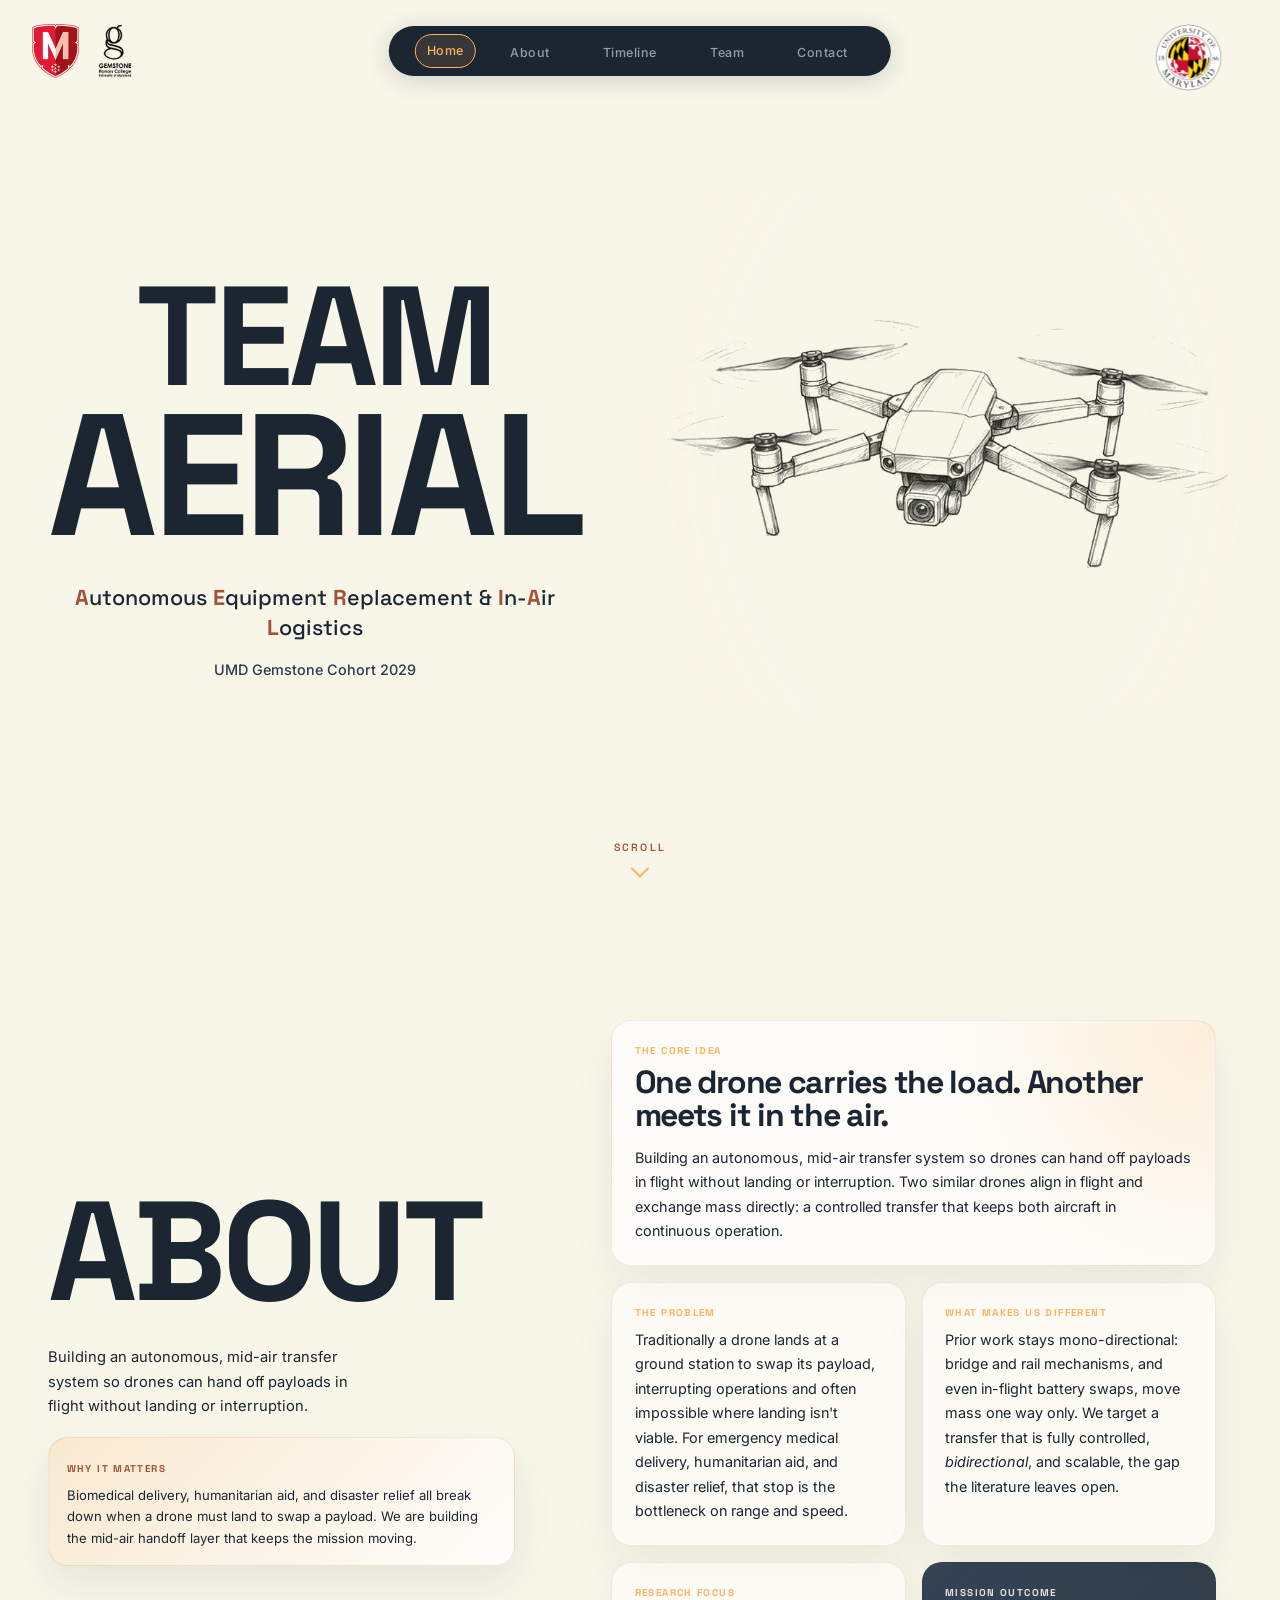
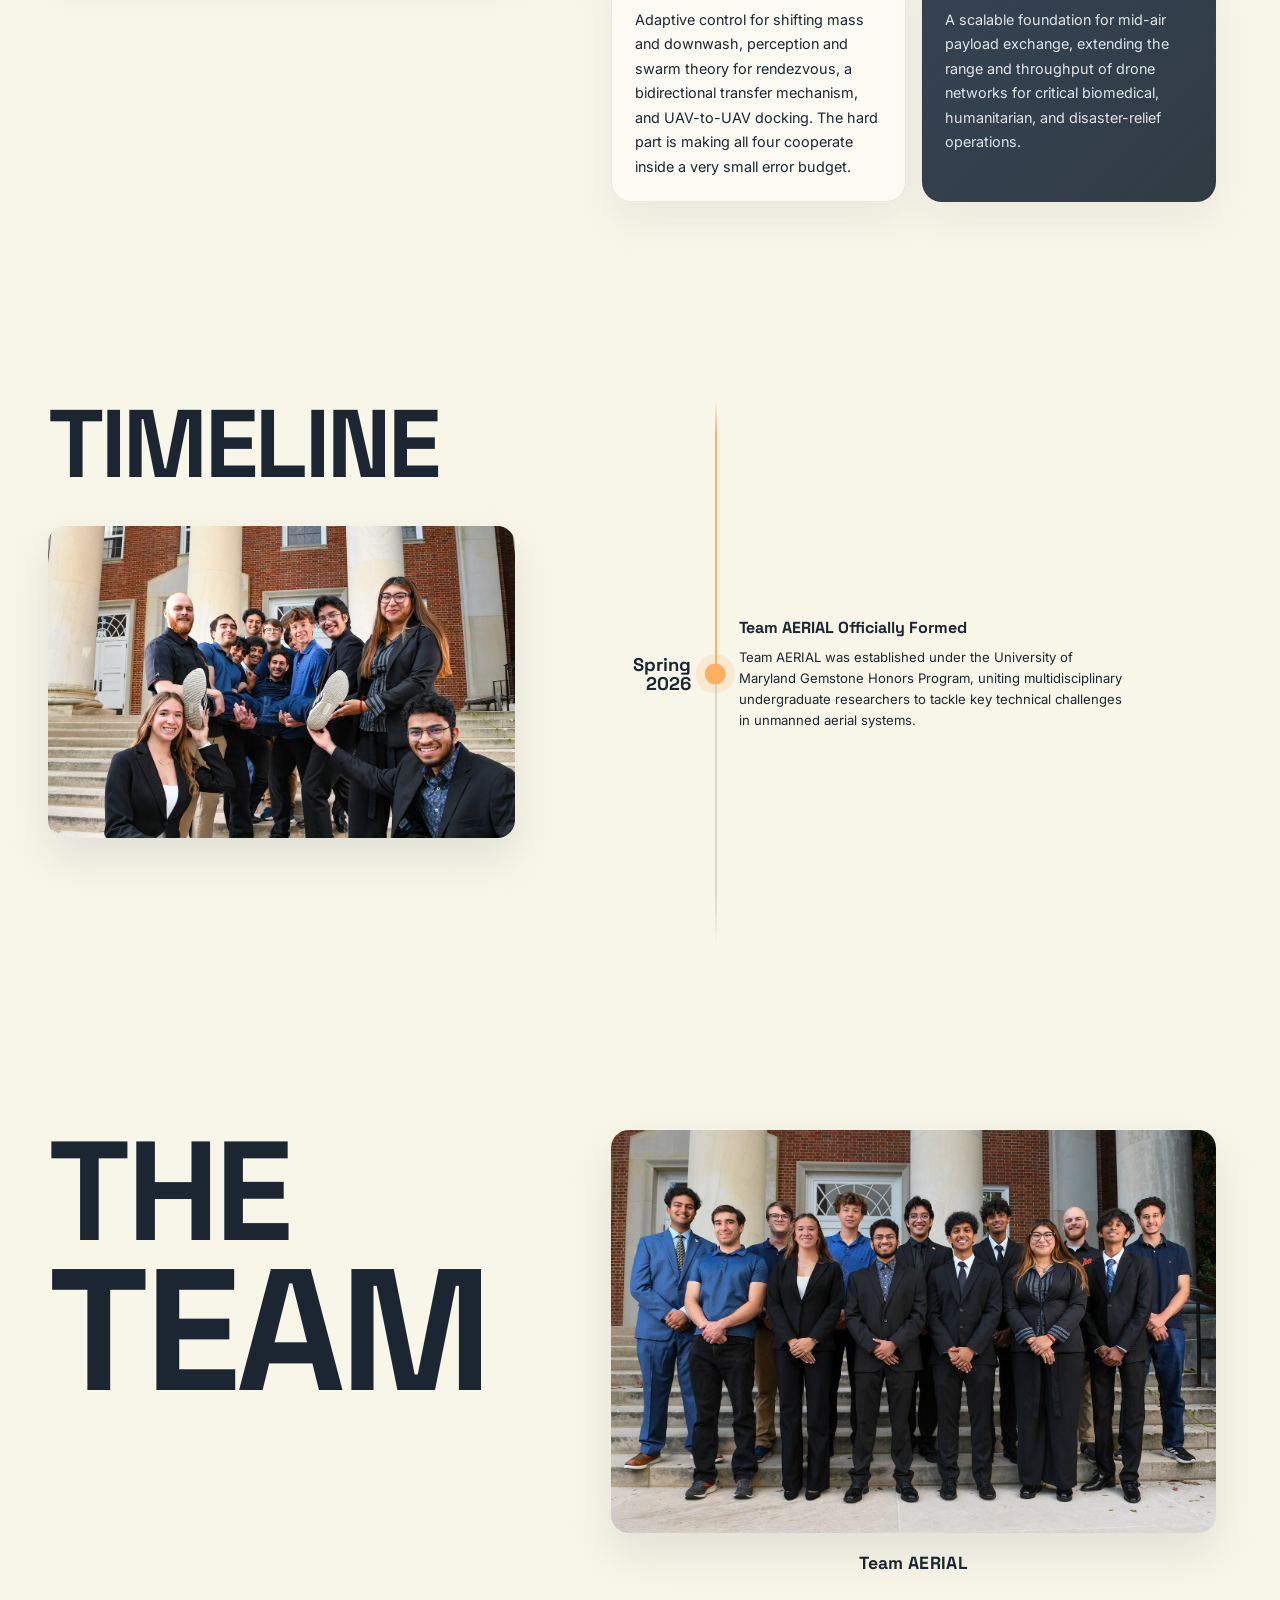
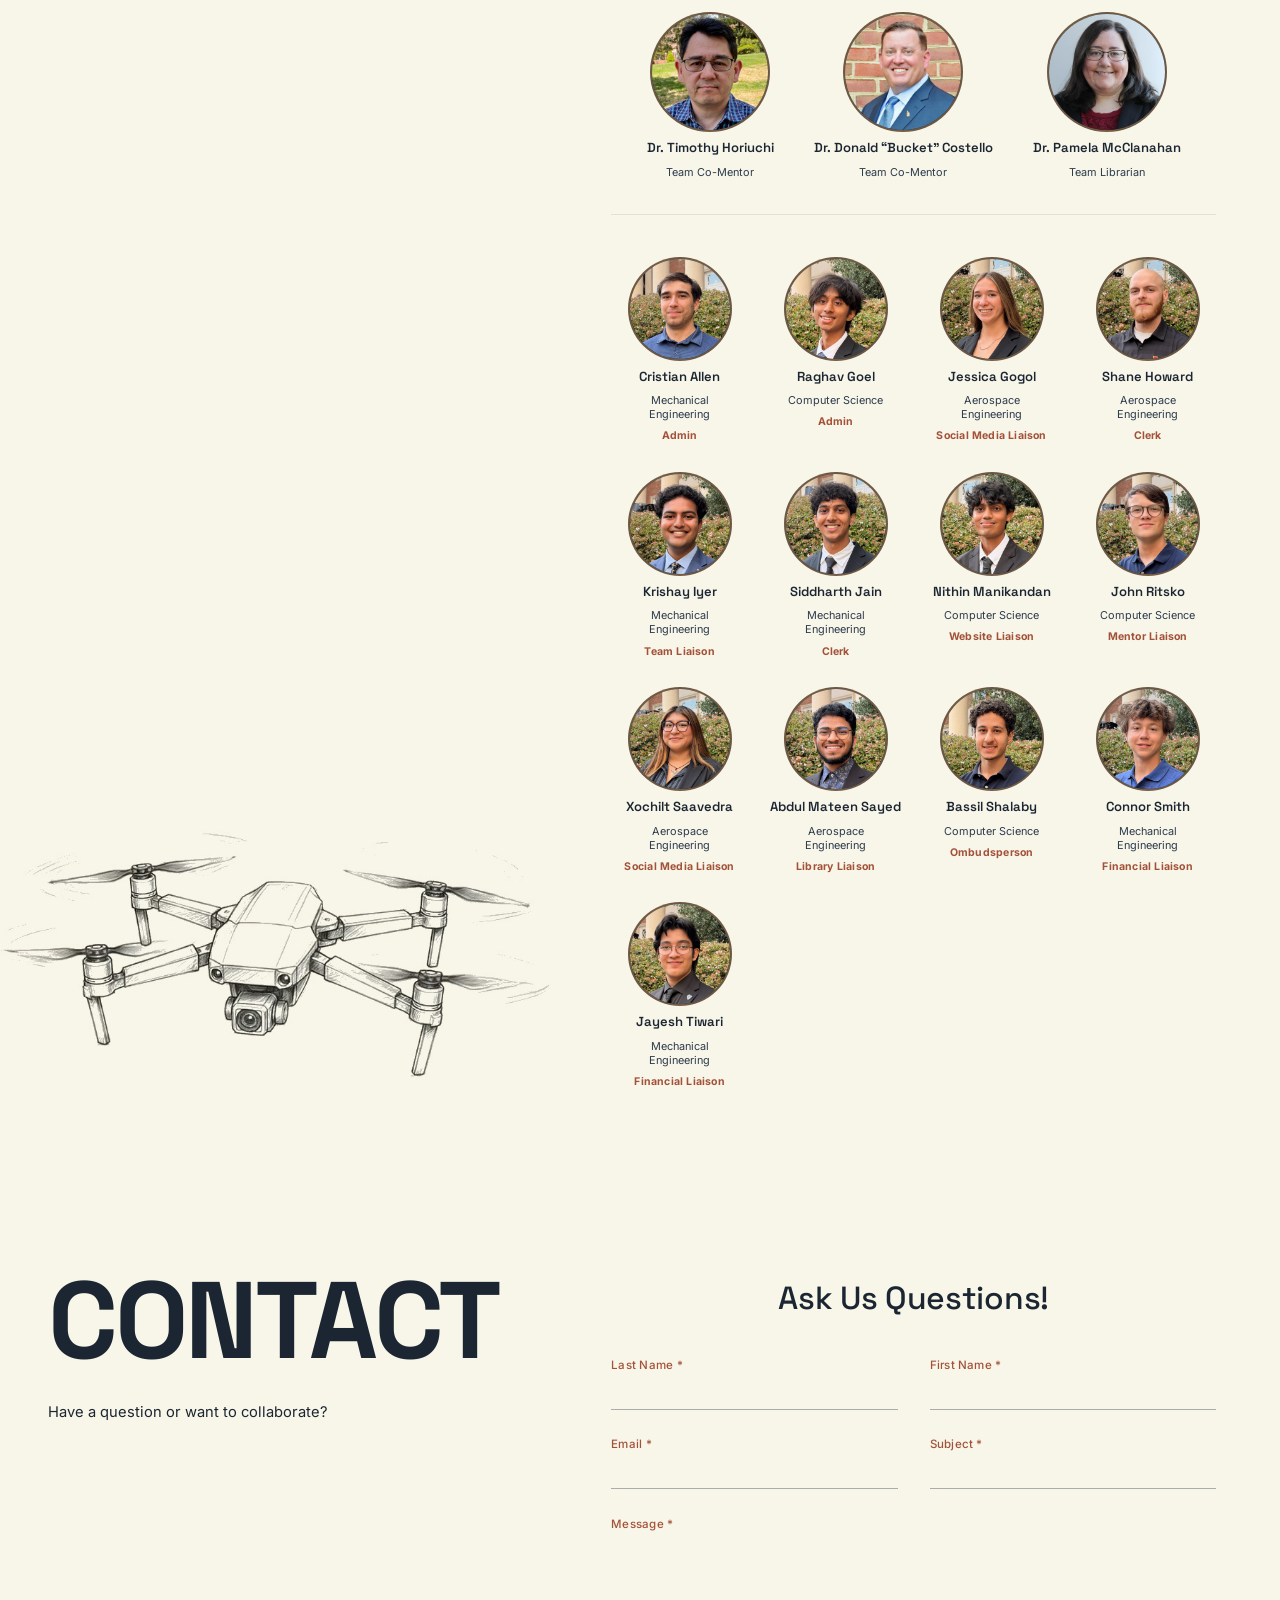
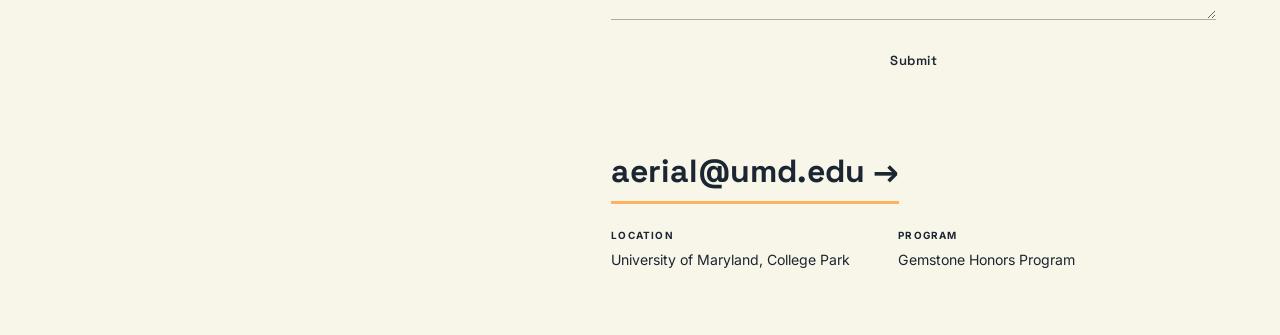
==== commit f4a98119: "REVAMP FOR WEBSITE SUBMIT" ====
--- a/index.html
+++ b/index.html
@@ -4,7 +4,7 @@
   <meta charset="UTF-8" />
   <meta name="viewport" content="width=device-width, initial-scale=1.0" />
   <title>Team AERIAL</title>
-  <link rel="stylesheet" href="styles.css" />
+  <link rel="stylesheet" href="styles.css?v=2" />
   <link rel="preconnect" href="https://fonts.googleapis.com" />
   <link rel="preconnect" href="https://fonts.gstatic.com" crossorigin />
   <link href="https://fonts.googleapis.com/css2?family=Inter:ital,wght@0,300;0,400;0,500;0,600;0,700;0,800;0,900;1,300;1,700&family=Space+Grotesk:wght@300;400;500;600;700&display=swap" rel="stylesheet" />
@@ -200,19 +200,19 @@
         </div>
 
         <div class="student-grid">
-          <div class="person"><div class="person-av"><img src="photos/cristian.jpg" alt="Cristian Allen" /></div><span class="person-name">Cristian Allen</span><span class="person-role">Mechanical Engineering</span></div>
-          <div class="person"><div class="person-av"><img src="photos/raghav.jpg" alt="Raghav Goel" /></div><span class="person-name">Raghav Goel</span><span class="person-role">Computer Science</span></div>
-          <div class="person"><div class="person-av"><img src="photos/jessica.jpg" alt="Jessica Gogol" /></div><span class="person-name">Jessica Gogol</span><span class="person-role">Aerospace Engineering</span></div>
-          <div class="person"><div class="person-av"><img src="photos/shane.jpg" alt="Shane Howard" /></div><span class="person-name">Shane Howard</span><span class="person-role">Aerospace Engineering</span></div>
-          <div class="person"><div class="person-av"><img src="photos/krishay.jpg" alt="Krishay Iyer" /></div><span class="person-name">Krishay Iyer</span><span class="person-role">Mechanical Engineering</span></div>
-          <div class="person"><div class="person-av"><img src="photos/siddharth.jpg" alt="Siddharth Jain" /></div><span class="person-name">Siddharth Jain</span><span class="person-role">Computer Science</span></div>
-          <div class="person"><div class="person-av"><img src="photos/nithin.jpg" alt="Nithin Manikandan" /></div><span class="person-name">Nithin Manikandan</span><span class="person-role">Computer Science</span></div>
-          <div class="person"><div class="person-av"><img src="photos/john.jpg" alt="John Ritsko" /></div><span class="person-name">John Ritsko</span><span class="person-role">Computer Science</span></div>
-          <div class="person"><div class="person-av"><img src="photos/xochilt.jpg" alt="Xochilt Saavedra" /></div><span class="person-name">Xochilt Saavedra</span><span class="person-role">Aerospace Engineering</span></div>
-          <div class="person"><div class="person-av"><img src="photos/abdul.jpg" alt="Abdul Mateen Sayed" /></div><span class="person-name">Abdul Mateen Sayed</span><span class="person-role">Aerospace Engineering</span></div>
-          <div class="person"><div class="person-av"><img src="photos/bassil.jpg" alt="Bassil Shalaby" /></div><span class="person-name">Bassil Shalaby</span><span class="person-role">Computer Science</span></div>
-          <div class="person"><div class="person-av"><img src="photos/connor.jpg" alt="Connor Smith" /></div><span class="person-name">Connor Smith</span><span class="person-role">Mechanical Engineering</span></div>
-          <div class="person"><div class="person-av"><img src="photos/jayesh.jpg" alt="Jayesh Tiwari" /></div><span class="person-name">Jayesh Tiwari</span><span class="person-role">Mechanical Engineering</span></div>
+          <div class="person"><div class="person-av"><img src="photos/cristian.jpg" alt="Cristian Allen" /></div><span class="person-name">Cristian Allen</span><span class="person-role">Mechanical Engineering</span><span class="person-team">Admin</span></div>
+          <div class="person"><div class="person-av"><img src="photos/raghav.jpg" alt="Raghav Goel" /></div><span class="person-name">Raghav Goel</span><span class="person-role">Computer Science</span><span class="person-team">Admin</span></div>
+          <div class="person"><div class="person-av"><img src="photos/jessica.jpg" alt="Jessica Gogol" /></div><span class="person-name">Jessica Gogol</span><span class="person-role">Aerospace Engineering</span><span class="person-team">Social Media Liaison</span></div>
+          <div class="person"><div class="person-av"><img src="photos/shane.jpg" alt="Shane Howard" /></div><span class="person-name">Shane Howard</span><span class="person-role">Aerospace Engineering</span><span class="person-team">Clerk</span></div>
+          <div class="person"><div class="person-av"><img src="photos/krishay.jpg" alt="Krishay Iyer" /></div><span class="person-name">Krishay Iyer</span><span class="person-role">Mechanical Engineering</span><span class="person-team">Team Liaison</span></div>
+          <div class="person"><div class="person-av"><img src="photos/siddharth.jpg" alt="Siddharth Jain" /></div><span class="person-name">Siddharth Jain</span><span class="person-role">Mechanical Engineering</span><span class="person-team">Clerk</span></div>
+          <div class="person"><div class="person-av"><img src="photos/nithin.jpg" alt="Nithin Manikandan" /></div><span class="person-name">Nithin Manikandan</span><span class="person-role">Computer Science</span><span class="person-team">Website Liaison</span></div>
+          <div class="person"><div class="person-av"><img src="photos/john.jpg" alt="John Ritsko" /></div><span class="person-name">John Ritsko</span><span class="person-role">Computer Science</span><span class="person-team">Mentor Liaison</span></div>
+          <div class="person"><div class="person-av"><img src="photos/xochilt.jpg" alt="Xochilt Saavedra" /></div><span class="person-name">Xochilt Saavedra</span><span class="person-role">Aerospace Engineering</span><span class="person-team">Social Media Liaison</span></div>
+          <div class="person"><div class="person-av"><img src="photos/abdul.jpg" alt="Abdul Mateen Sayed" /></div><span class="person-name">Abdul Mateen Sayed</span><span class="person-role">Aerospace Engineering</span><span class="person-team">Library Liaison</span></div>
+          <div class="person"><div class="person-av"><img src="photos/bassil.jpg" alt="Bassil Shalaby" /></div><span class="person-name">Bassil Shalaby</span><span class="person-role">Computer Science</span><span class="person-team">Ombudsperson</span></div>
+          <div class="person"><div class="person-av"><img src="photos/connor.jpg" alt="Connor Smith" /></div><span class="person-name">Connor Smith</span><span class="person-role">Mechanical Engineering</span><span class="person-team">Financial Liaison</span></div>
+          <div class="person"><div class="person-av"><img src="photos/jayesh.jpg" alt="Jayesh Tiwari" /></div><span class="person-name">Jayesh Tiwari</span><span class="person-role">Mechanical Engineering</span><span class="person-team">Financial Liaison</span></div>
         </div>
       </div>
     </section>
@@ -275,6 +275,6 @@
 
   </div><!-- /site -->
 
-  <script src="script.js"></script>
+  <script src="script.js?v=2"></script>
 </body>
 </html>
--- a/styles.css
+++ b/styles.css
@@ -742,6 +742,11 @@
   font-size: 0.68rem; color: var(--blue-fant); line-height: 1.3;
   max-width: 14ch;
 }
+.person-team {
+  font-size: 0.66rem; font-weight: 700; line-height: 1.3;
+  color: var(--truffle); text-align: center;
+  letter-spacing: 0.02em; max-width: 16ch;
+}
 
 /* ── RESPONSIVE ───────────────────────────────── */
 @media (max-width: 1100px) {
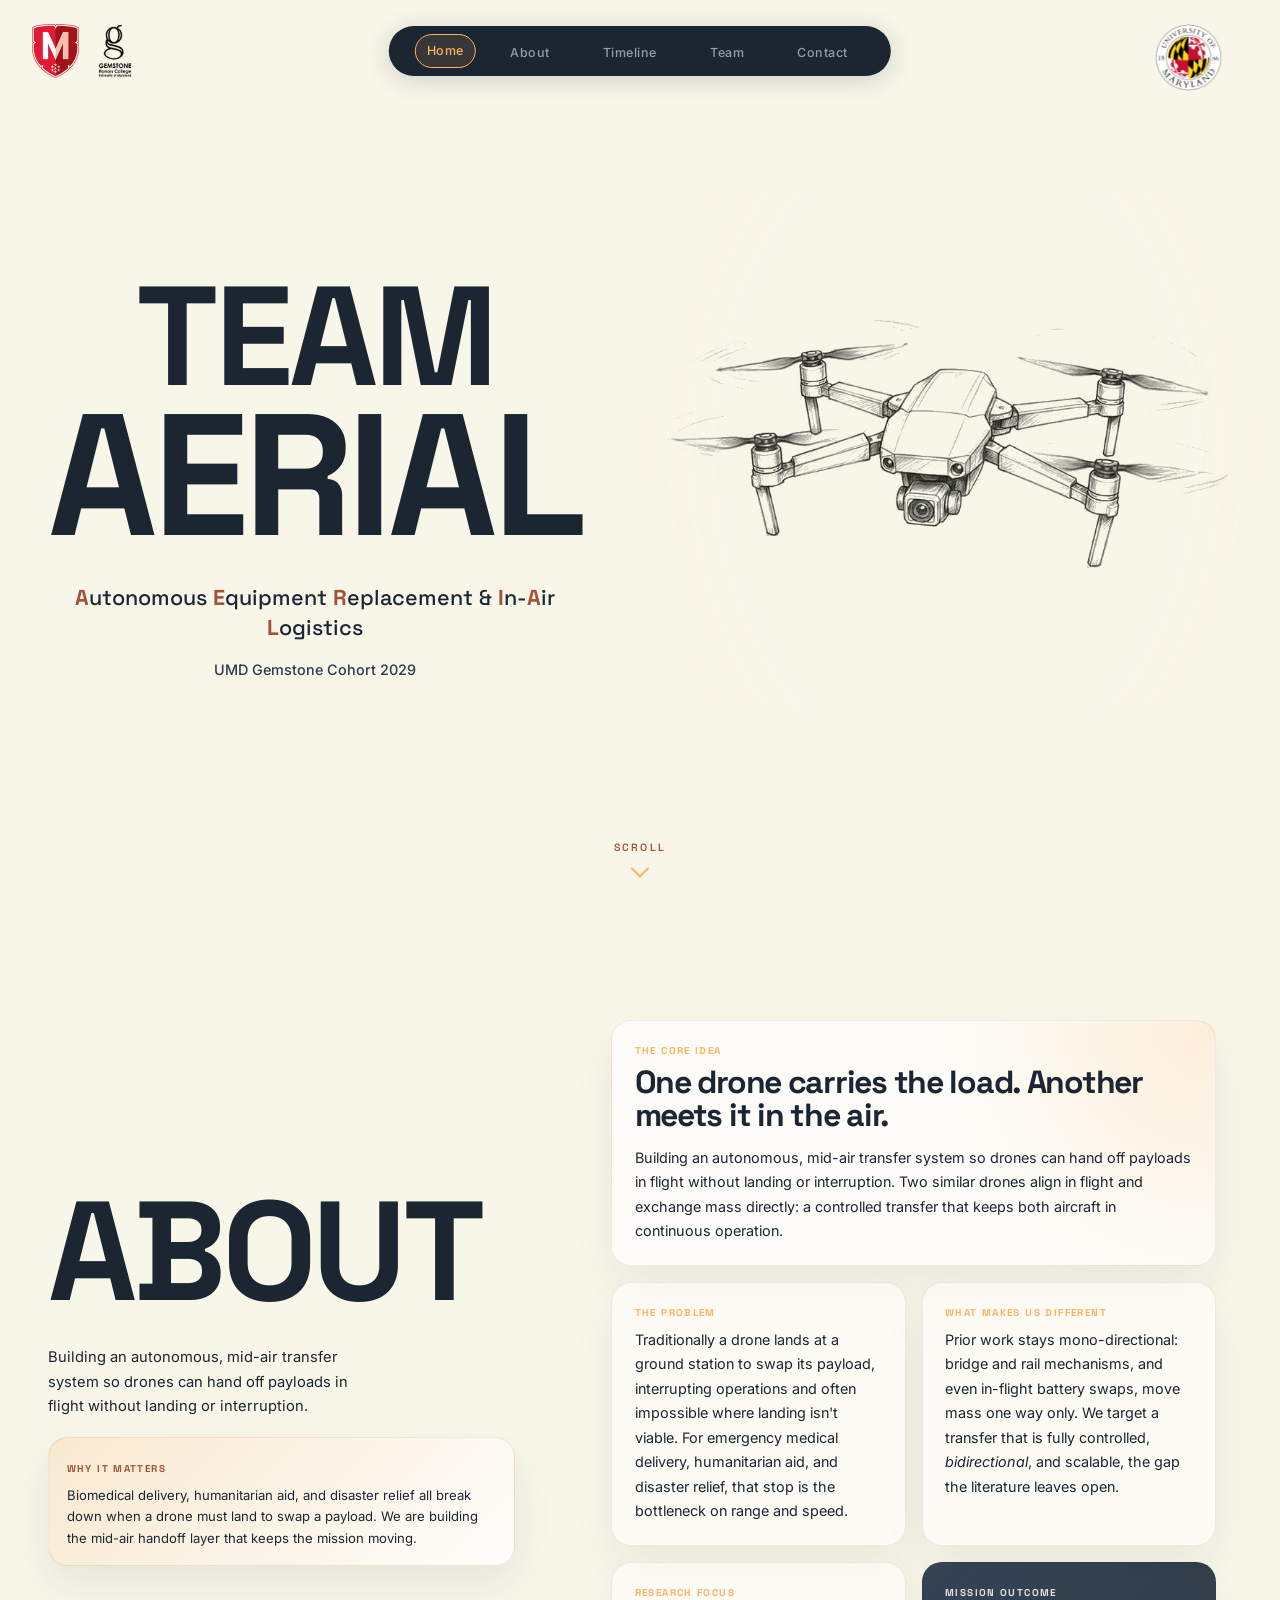
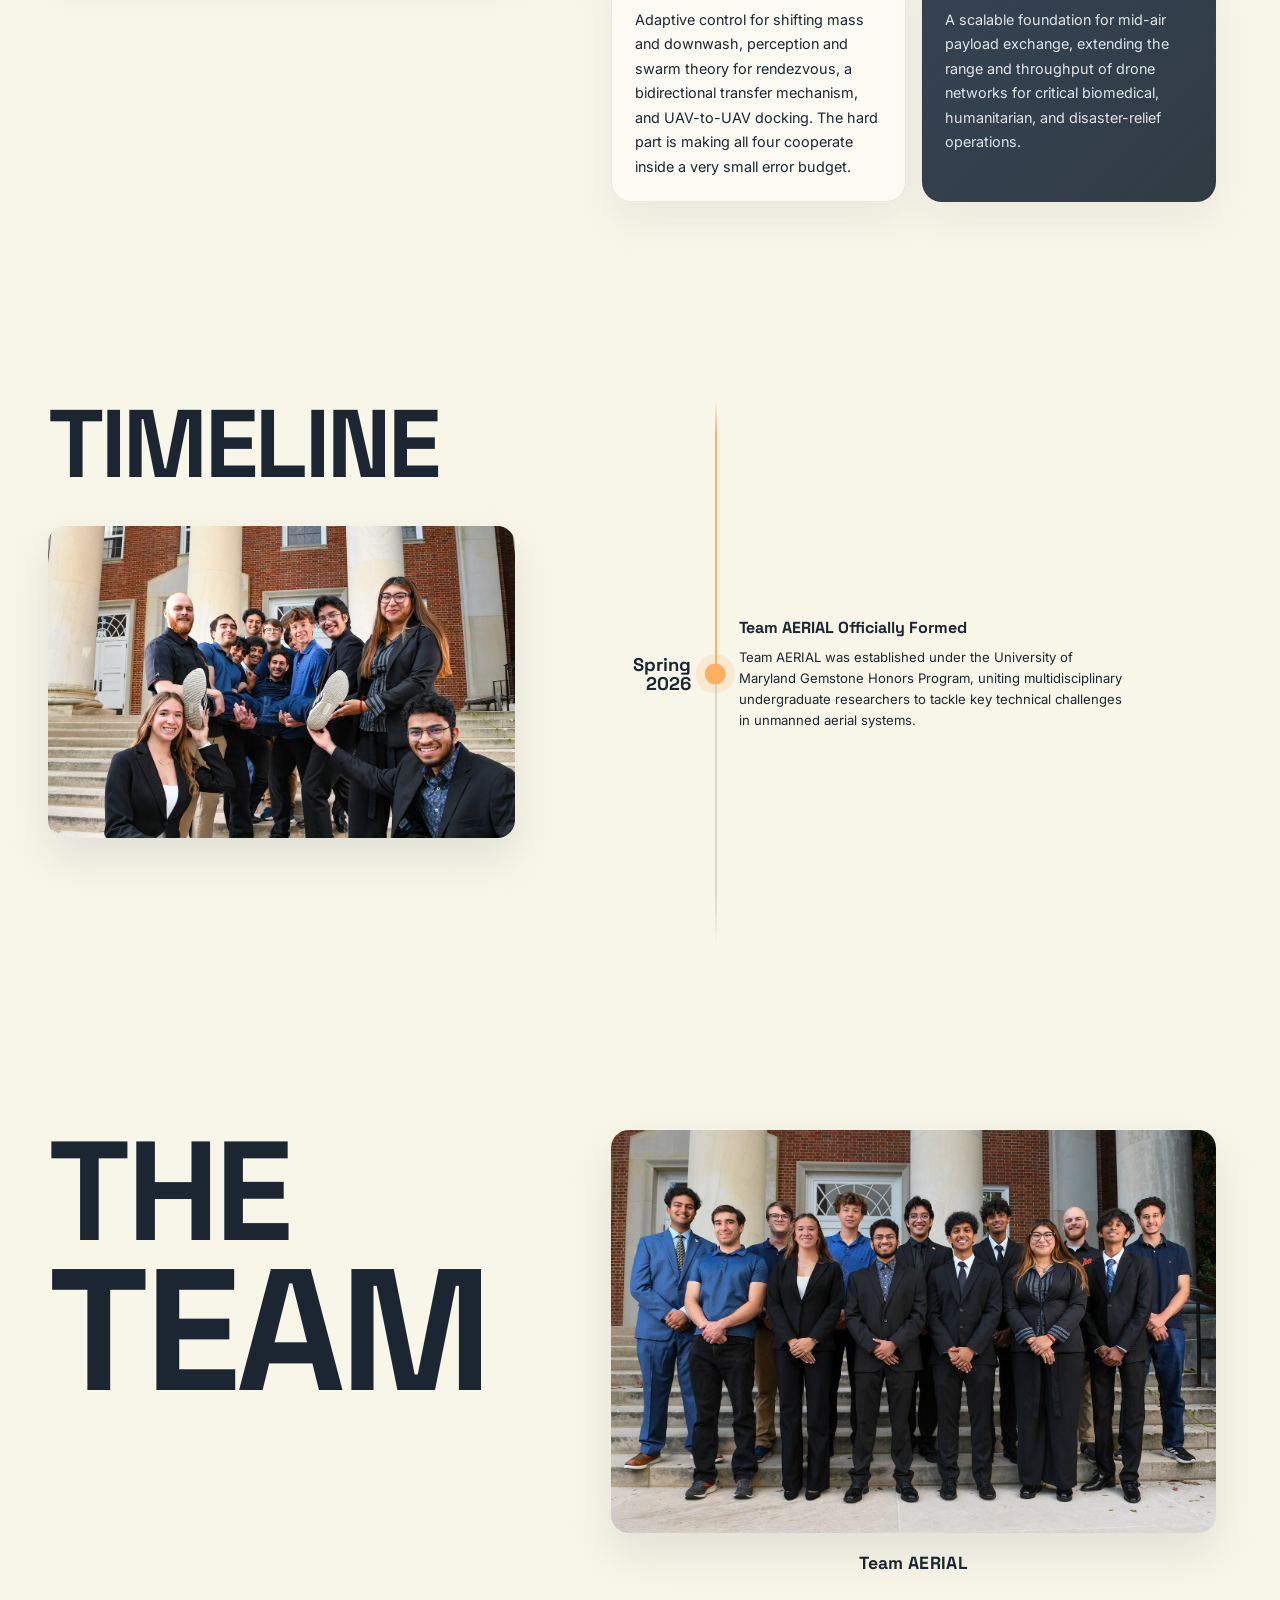
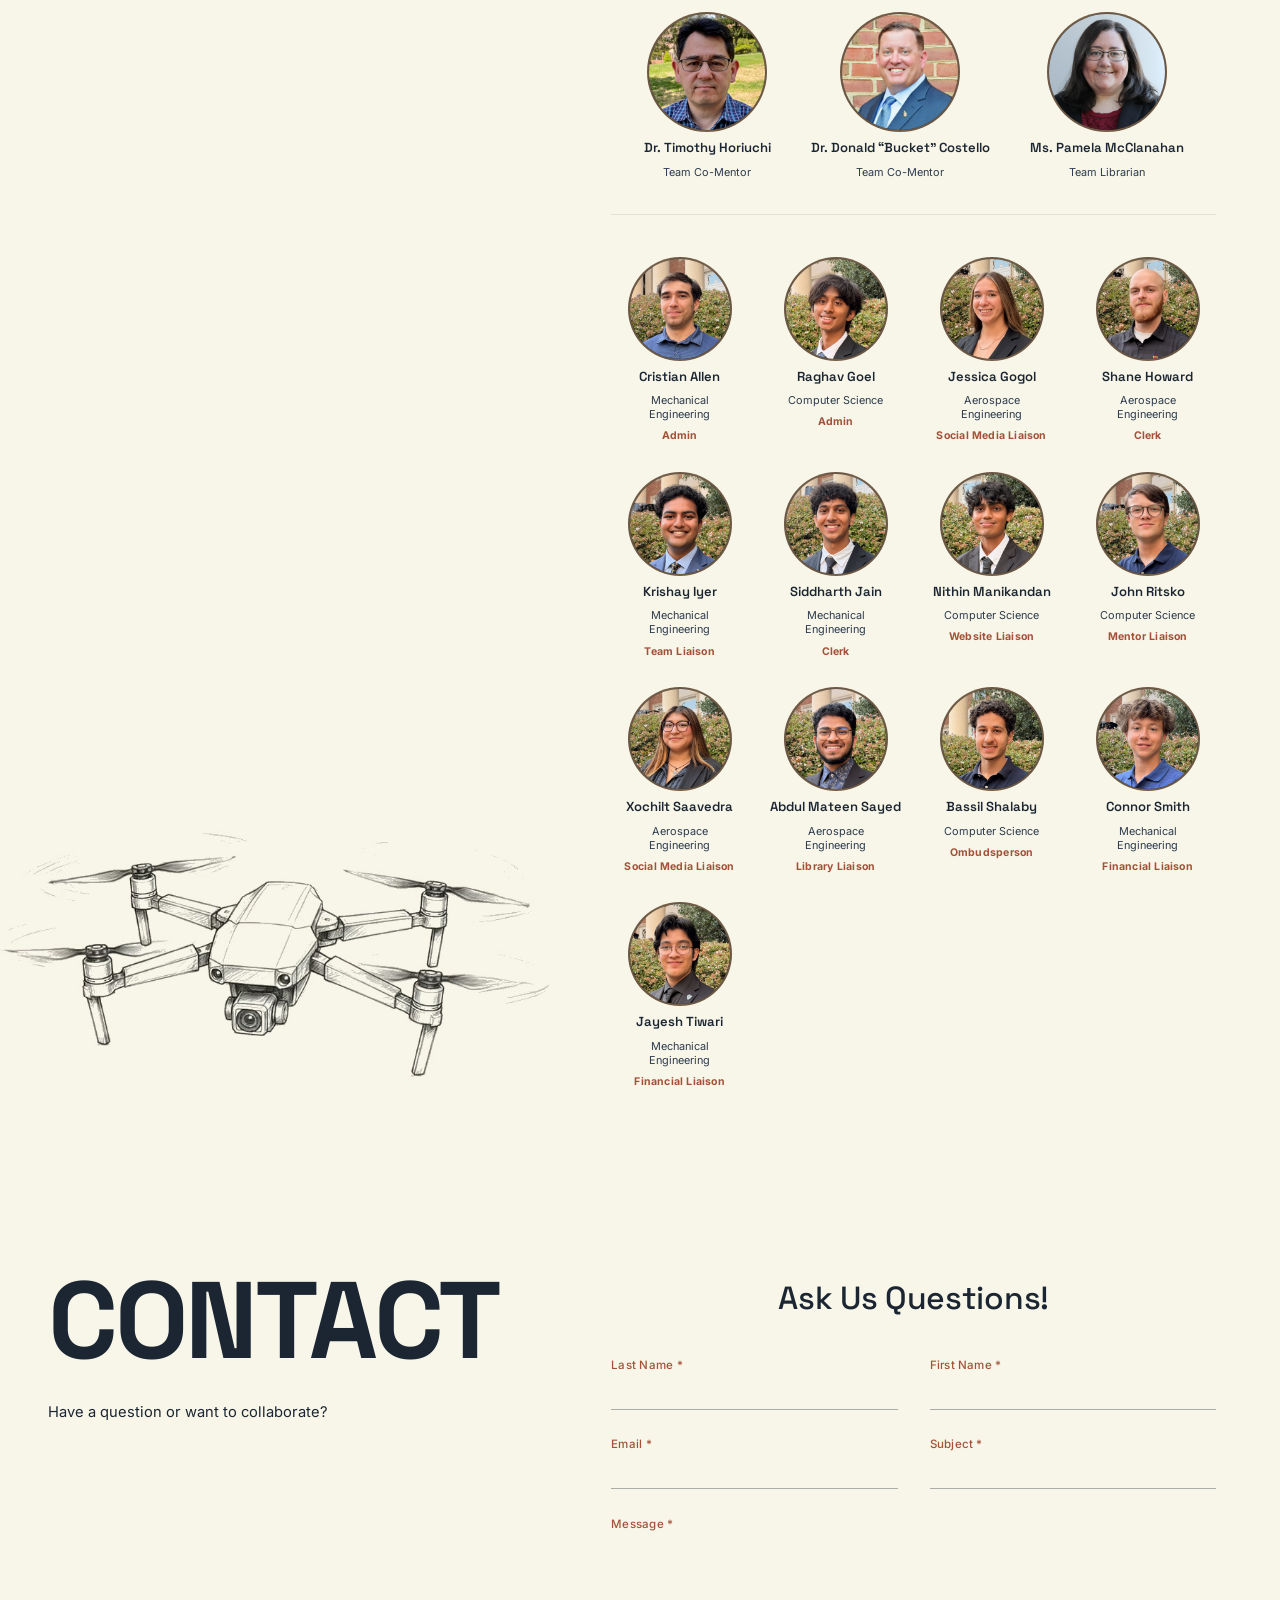
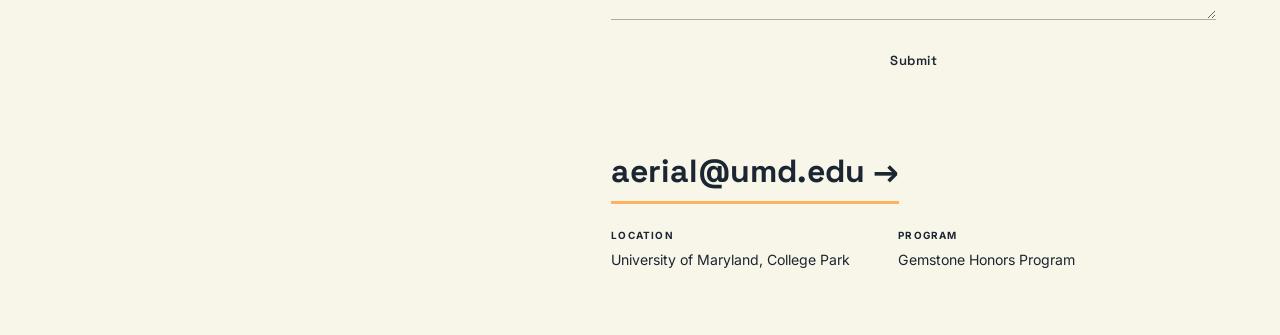
==== commit 86047745: "Update index.html" ====
--- a/index.html
+++ b/index.html
@@ -194,7 +194,7 @@
           </div>
           <div class="person">
             <div class="person-av"><img src="photos/pam.jpg" alt="Dr. Pamela McClanahan" /></div>
-            <span class="person-name">Dr. Pamela McClanahan</span>
+            <span class="person-name">Ms. Pamela McClanahan</span>
             <span class="person-role">Team Librarian</span>
           </div>
         </div>
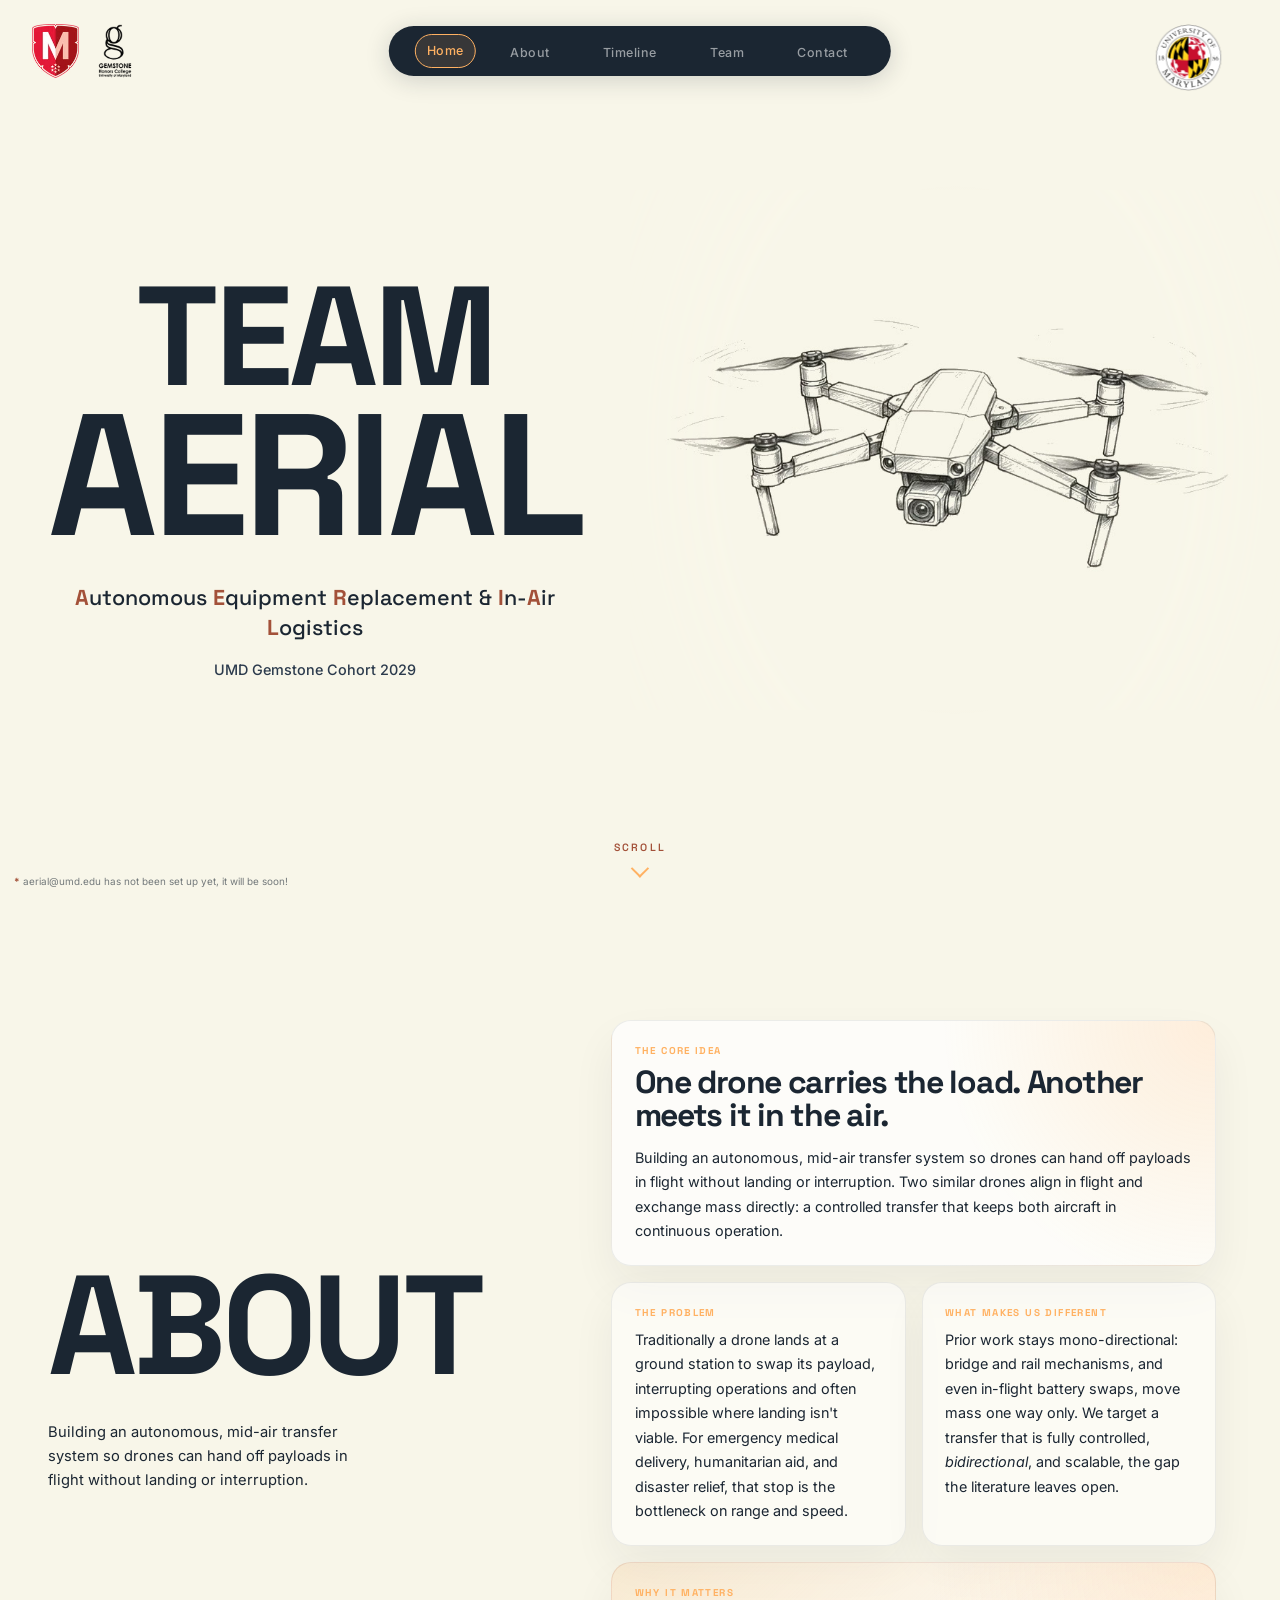
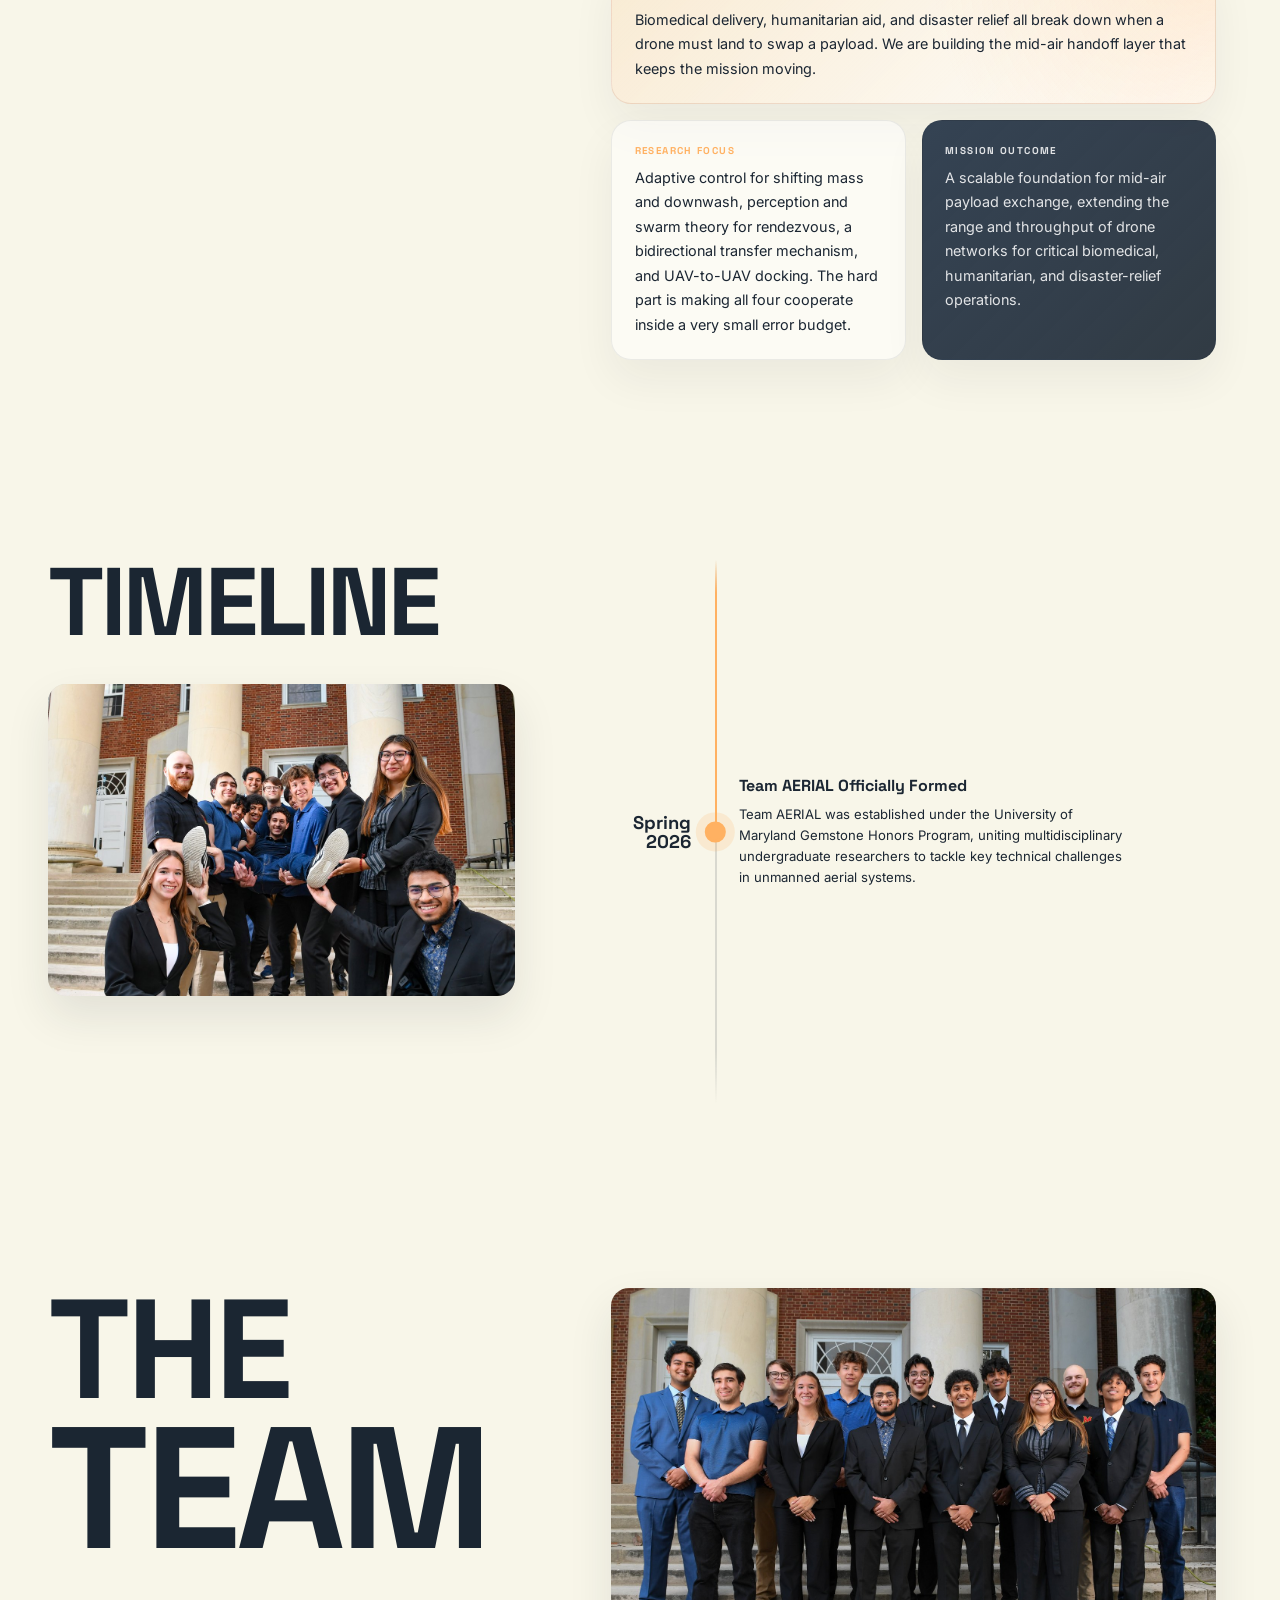
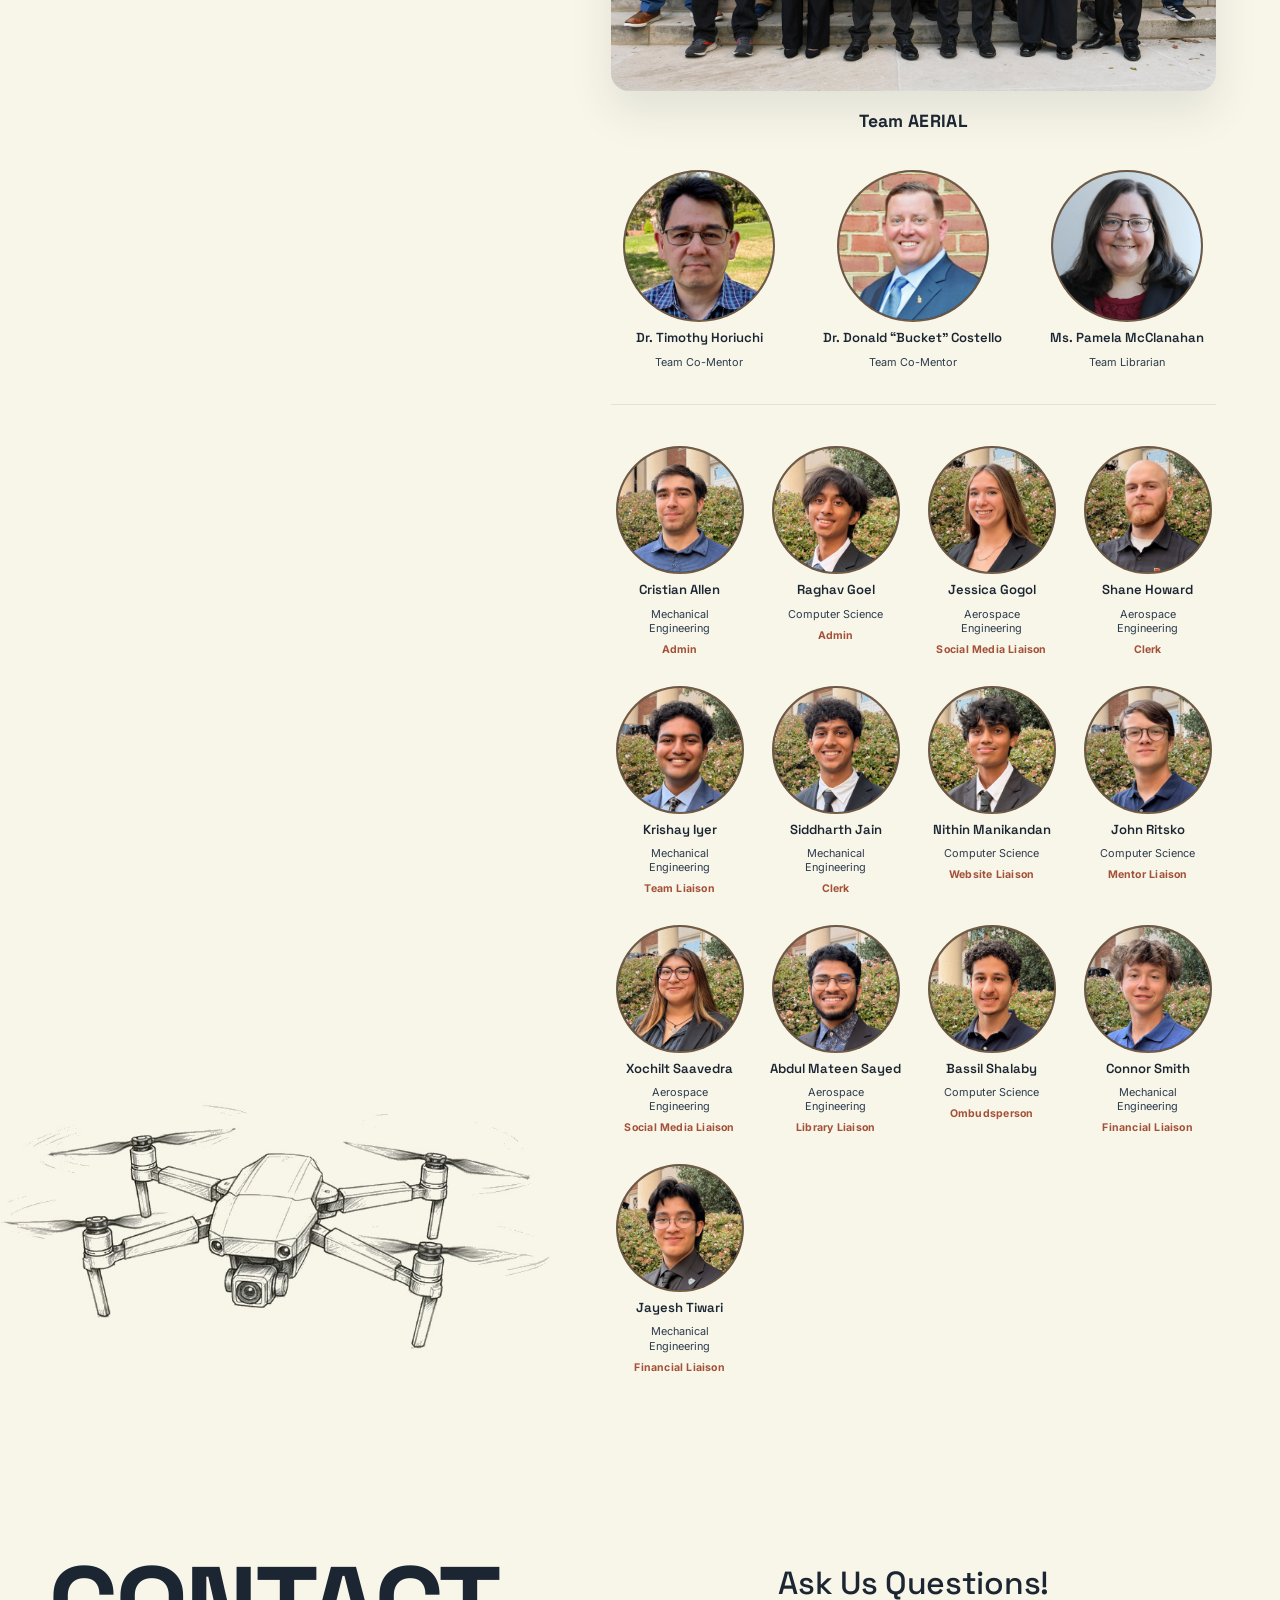
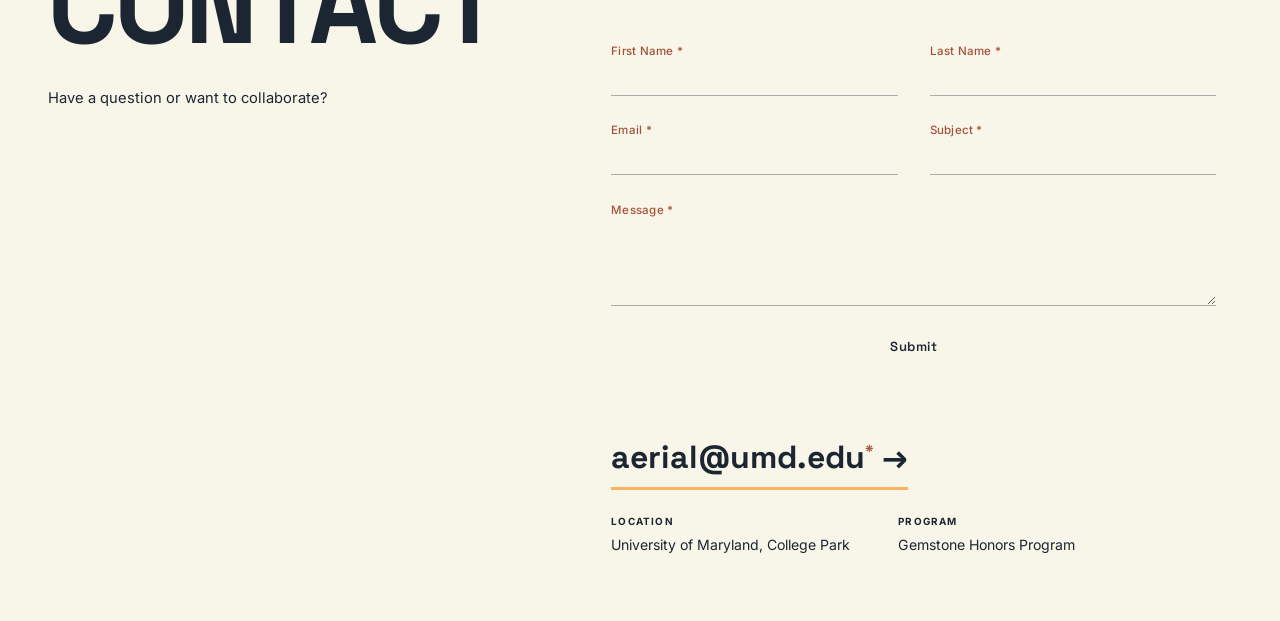
==== commit 433df075: "final updates" ====
--- a/index.html
+++ b/index.html
@@ -4,7 +4,7 @@
   <meta charset="UTF-8" />
   <meta name="viewport" content="width=device-width, initial-scale=1.0" />
   <title>Team AERIAL</title>
-  <link rel="stylesheet" href="styles.css?v=2" />
+  <link rel="stylesheet" href="styles.css?v=5" />
   <link rel="preconnect" href="https://fonts.googleapis.com" />
   <link rel="preconnect" href="https://fonts.gstatic.com" crossorigin />
   <link href="https://fonts.googleapis.com/css2?family=Inter:ital,wght@0,300;0,400;0,500;0,600;0,700;0,800;0,900;1,300;1,700&family=Space+Grotesk:wght@300;400;500;600;700&display=swap" rel="stylesheet" />
@@ -79,10 +79,6 @@
         </div>
         <div class="page-sub">
           <p class="page-lead">Building an autonomous, mid-air transfer system so drones can hand off payloads in flight without landing or interruption.</p>
-          <div class="about-highlight-card">
-            <span class="about-highlight-label">Why it matters</span>
-            <p>Biomedical delivery, humanitarian aid, and disaster relief all break down when a drone must land to swap a payload. We are building the mid-air handoff layer that keeps the mission moving.</p>
-          </div>
         </div>
       </div>
       <div class="page-right padded">
@@ -101,6 +97,10 @@
             <p class="about-body">Prior work stays mono-directional: bridge and rail mechanisms, and even in-flight battery swaps, move mass one way only. We target a transfer that is fully controlled, <em>bidirectional</em>, and scalable, the gap the literature leaves open.</p>
           </section>
         </div>
+        <section class="about-panel about-panel-full about-why">
+          <span class="about-section-title">Why it matters</span>
+          <p class="about-body">Biomedical delivery, humanitarian aid, and disaster relief all break down when a drone must land to swap a payload. We are building the mid-air handoff layer that keeps the mission moving.</p>
+        </section>
         <div class="about-story-grid">
           <section class="about-panel">
             <span class="about-section-title">Research Focus</span>
@@ -232,12 +232,12 @@
           <h2 class="form-title">Ask Us Questions!</h2>
           <div class="form-grid">
             <div class="form-field">
+              <label for="cf-first">First Name <span>*</span></label>
+              <input type="text" id="cf-first" name="first" required />
+            </div>
+            <div class="form-field">
               <label for="cf-last">Last Name <span>*</span></label>
               <input type="text" id="cf-last" name="last" required />
-            </div>
-            <div class="form-field">
-              <label for="cf-first">First Name <span>*</span></label>
-              <input type="text" id="cf-first" name="first" required />
             </div>
             <div class="form-field">
               <label for="cf-email">Email <span>*</span></label>
@@ -258,7 +258,7 @@
         </form>
 
         <div class="contact-lower">
-          <a href="mailto:aerial@umd.edu" class="contact-email">aerial@umd.edu →</a>
+          <a href="mailto:aerial@umd.edu" class="contact-email">aerial@umd.edu<sup class="email-asterisk">*</sup> →</a>
           <div class="contact-details">
             <div class="cd-item">
               <span class="cd-label">Location</span>
@@ -275,6 +275,8 @@
 
   </div><!-- /site -->
 
+  <p class="email-footnote"><span>*</span> aerial@umd.edu has not been set up yet, it will be soon!</p>
+
   <script src="script.js?v=2"></script>
 </body>
 </html>
--- a/styles.css
+++ b/styles.css
@@ -12,6 +12,8 @@
   --radius: 14px;
   --ease-smooth: cubic-bezier(0.22, 1, 0.36, 1);
   --ease-soft: cubic-bezier(0.33, 1, 0.68, 1);
+  --av-student: 8rem;     /* student headshot circle size (tunable in adjust.html) */
+  --av-mentor: 9.5rem;    /* mentor/librarian headshot circle size */
 }
 
 /* ── Reset ────────────────────────────────────── */
@@ -438,6 +440,13 @@
 .about-panel-full { width: 100%; margin-bottom: 1rem; }
 .about-panel-full .about-main-headline { max-width: 26ch; }
 .about-panel-full .about-body { max-width: 72ch; }
+/* Why it matters — full-width highlight between the two pairs */
+.about-why {
+  background:
+    radial-gradient(circle at top right, rgba(255,177,98,0.22), transparent 46%),
+    linear-gradient(135deg, rgba(255,177,98,0.16), rgba(255,255,255,0.82));
+  border-color: rgba(163,81,57,0.14);
+}
 .about-panel-accent {
   background:
     linear-gradient(135deg, rgba(44,59,77,0.96), rgba(27,38,50,0.9));
@@ -527,6 +536,15 @@
   transition: color 0.25s ease, transform 0.35s var(--ease-smooth), border-color 0.25s ease;
 }
 .contact-email:hover { color: var(--truffle); transform: translateY(-2px); }
+.email-asterisk { font-size: 0.5em; color: var(--truffle); vertical-align: super; font-weight: 700; }
+
+/* fixed footnote, bottom-left of the page */
+.email-footnote {
+  position: fixed; left: 0.9rem; bottom: 0.7rem; z-index: 50;
+  font-size: 0.62rem; line-height: 1.35; color: rgba(27,38,50,0.6);
+  max-width: 62vw; pointer-events: none;
+}
+.email-footnote span { color: var(--truffle); font-weight: 700; }
 .contact-details { display: flex; gap: 3rem; flex-wrap: wrap; }
 .cd-item {
   display: flex; flex-direction: column; gap: 0.3rem;
@@ -707,8 +725,9 @@
 }
 .mentor-row {
   display: flex; justify-content: center; flex-wrap: wrap;
-  gap: 2.5rem; width: 100%;
-  margin-bottom: 2.6rem;
+  gap: 3rem; width: 100%;
+  max-width: 40rem;            /* keep the 3 mentors grouped, not edge-to-edge */
+  margin: 0 auto 2.6rem;
   padding-bottom: 2.2rem;
   border-bottom: 1px solid rgba(27,38,50,0.1);
 }
@@ -723,7 +742,7 @@
 }
 .person:hover { transform: translateY(-4px); }
 .person-av {
-  width: 6.5rem; height: 6.5rem; border-radius: 50%;
+  width: var(--av-student); height: var(--av-student); border-radius: 50%;
   overflow: hidden;
   background:
     radial-gradient(circle at 50% 38%, rgba(255,177,98,0.35), transparent 60%),
@@ -733,7 +752,7 @@
 }
 .person-av img { width: 100%; height: 100%; object-fit: cover; display: block; }
 .person:hover .person-av { transform: scale(1.04); box-shadow: 0 16px 30px rgba(27,38,50,0.16); border-color: var(--flame); }
-.mentor-row .person-av { width: 7.5rem; height: 7.5rem; }
+.mentor-row .person-av { width: var(--av-mentor); height: var(--av-mentor); }
 .person-name {
   font-family: var(--font2); font-size: 0.82rem; font-weight: 600;
   color: var(--abyssal); line-height: 1.25;
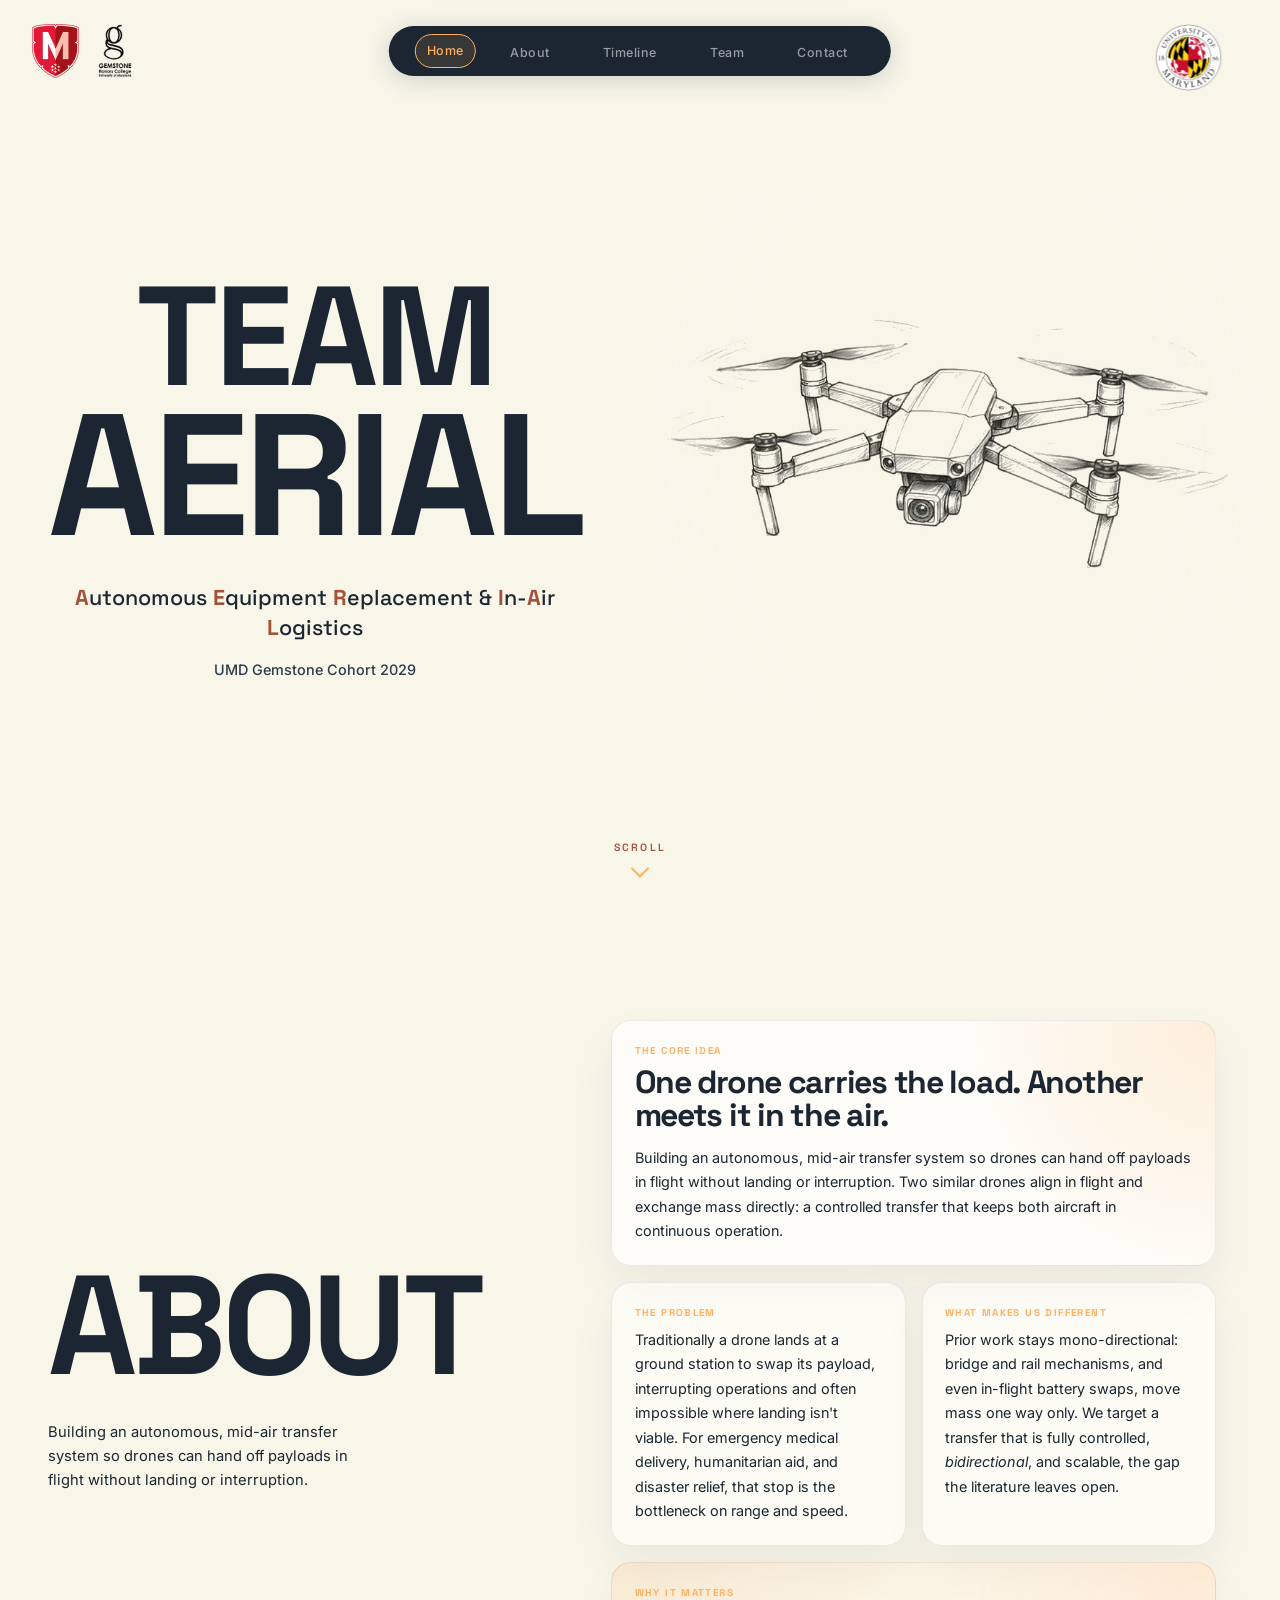
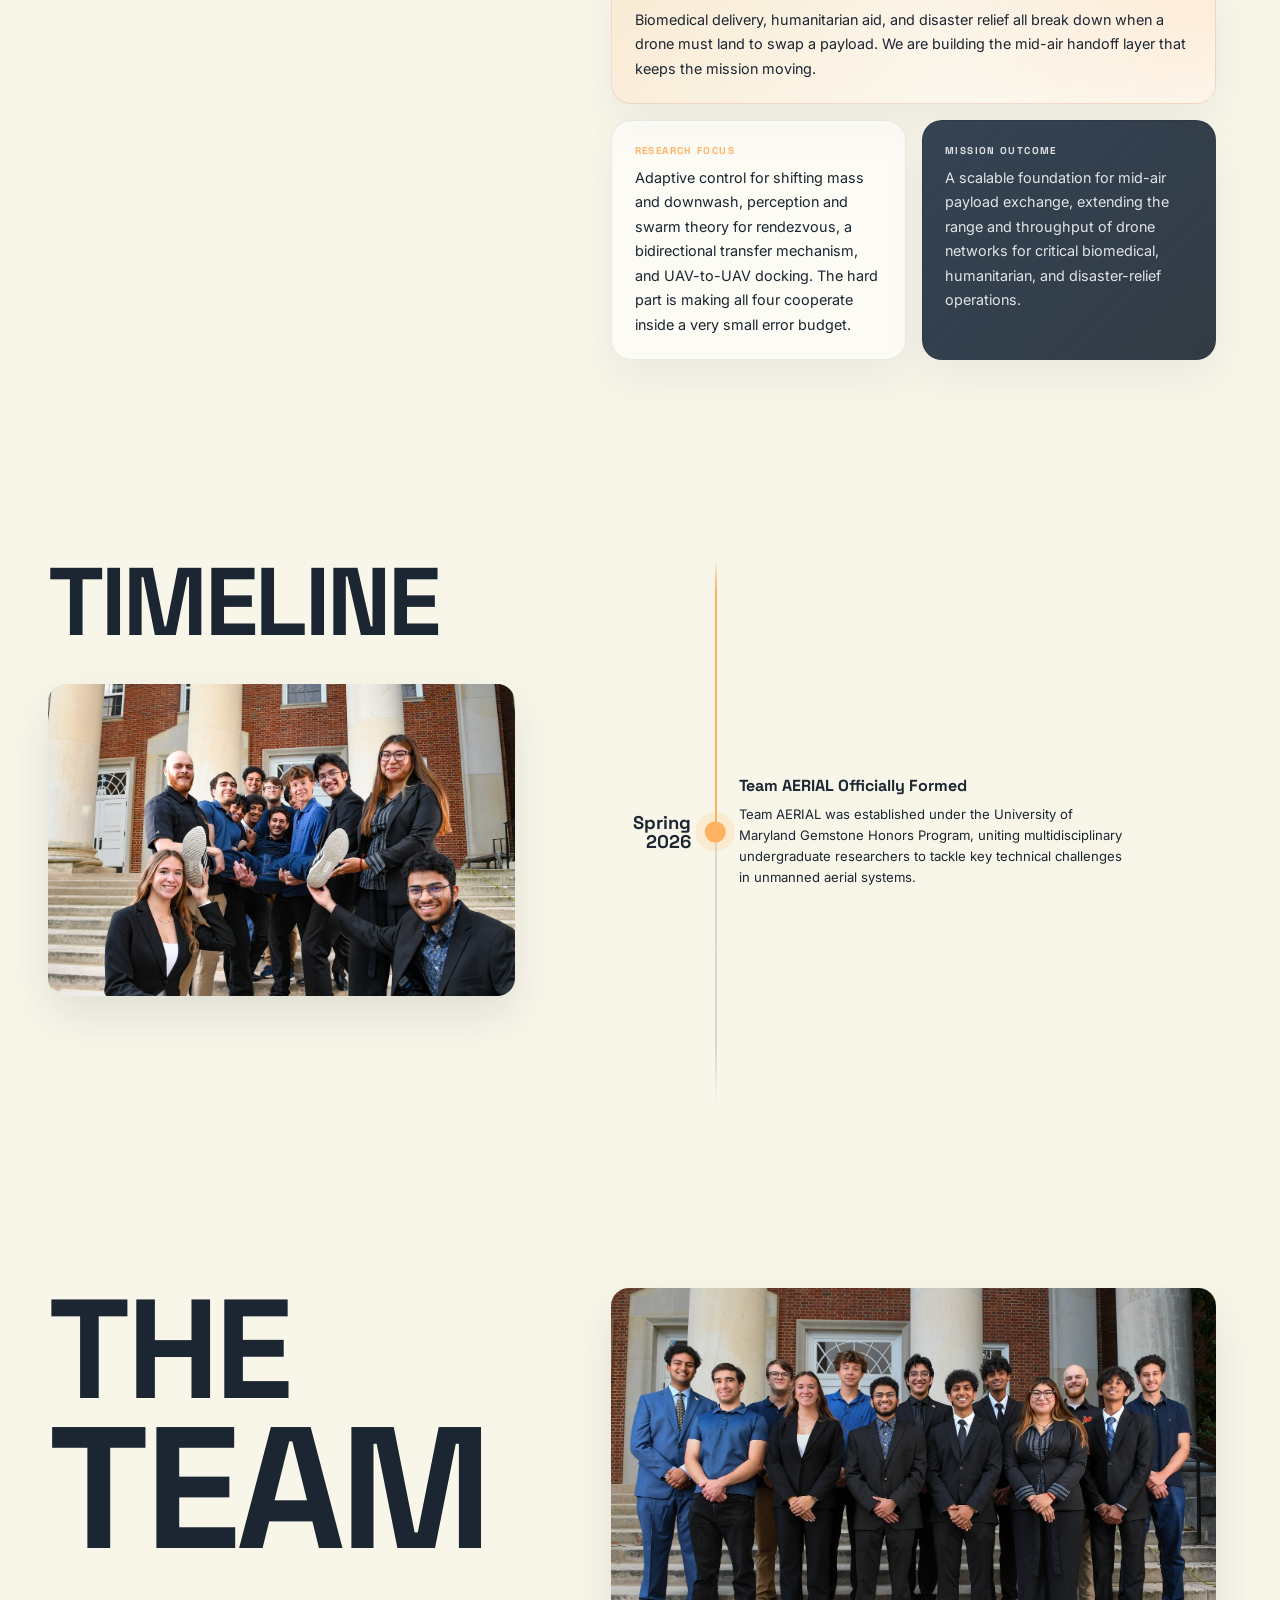
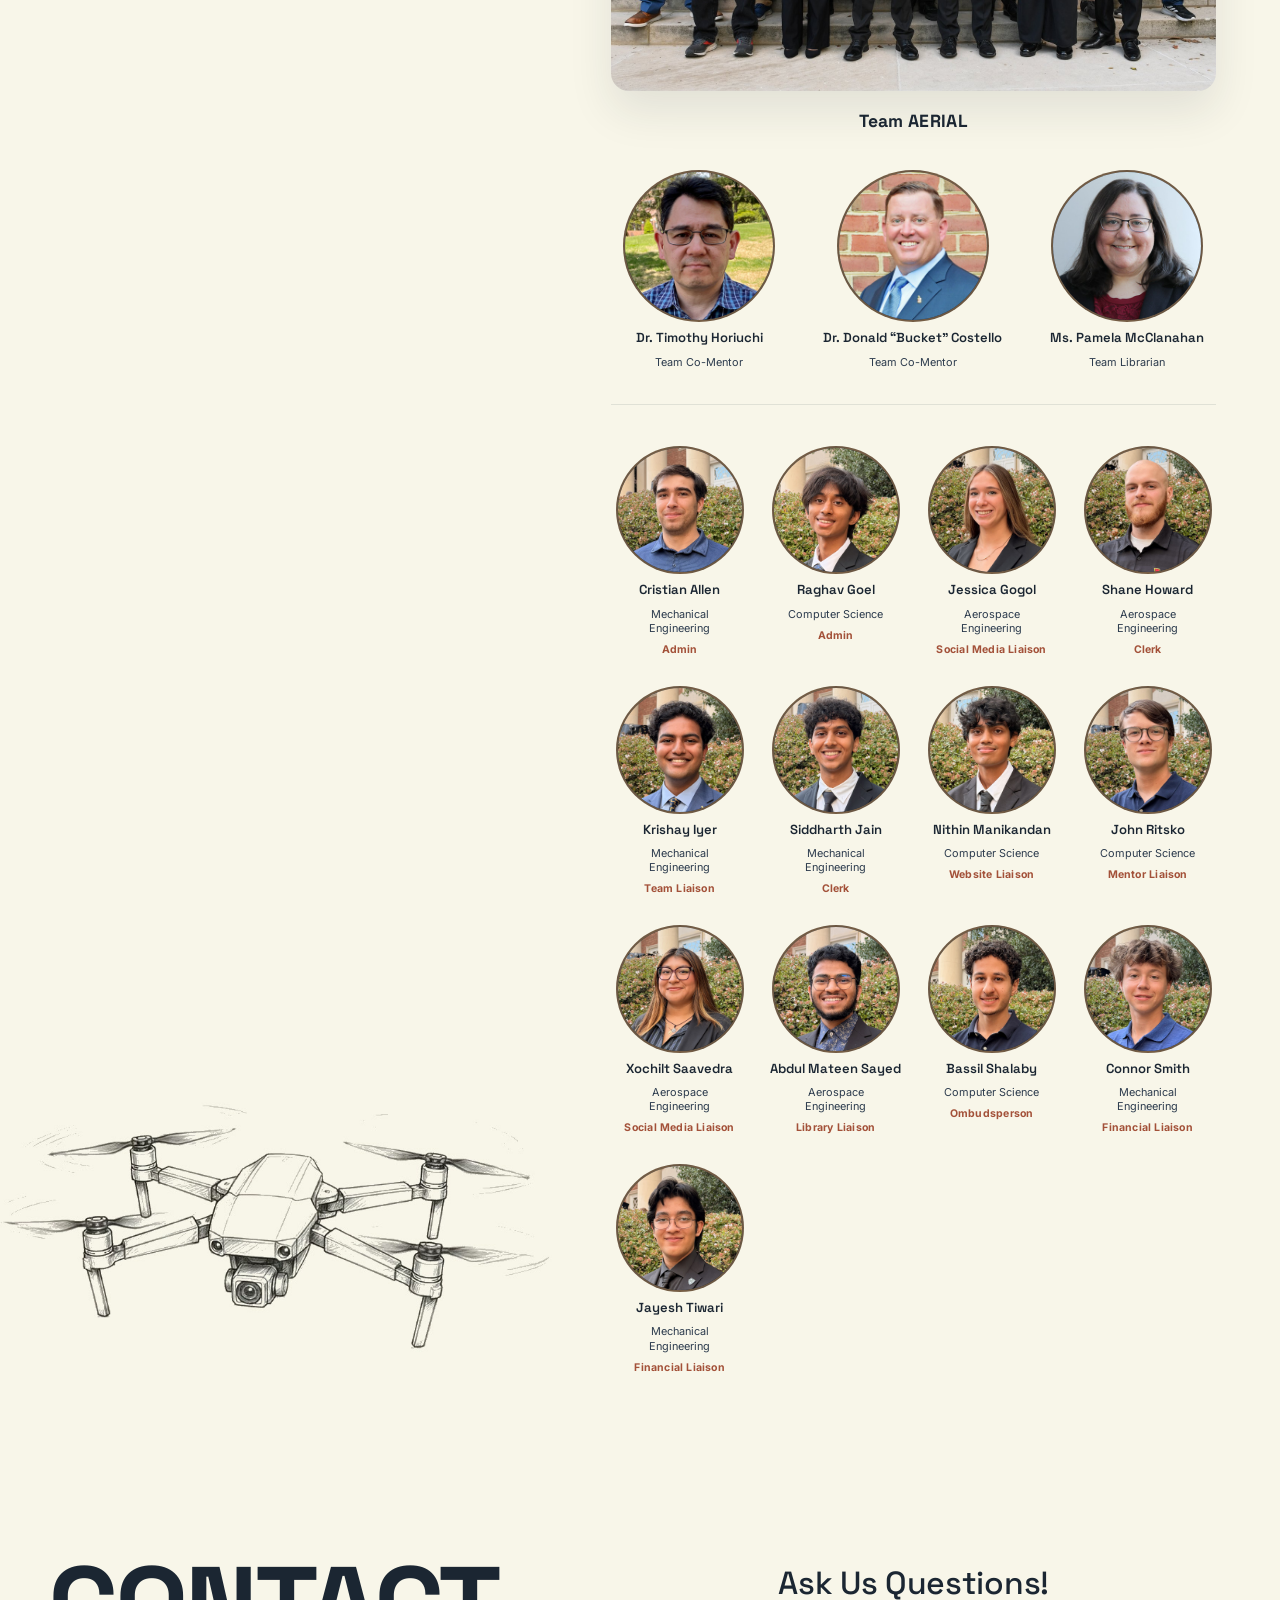
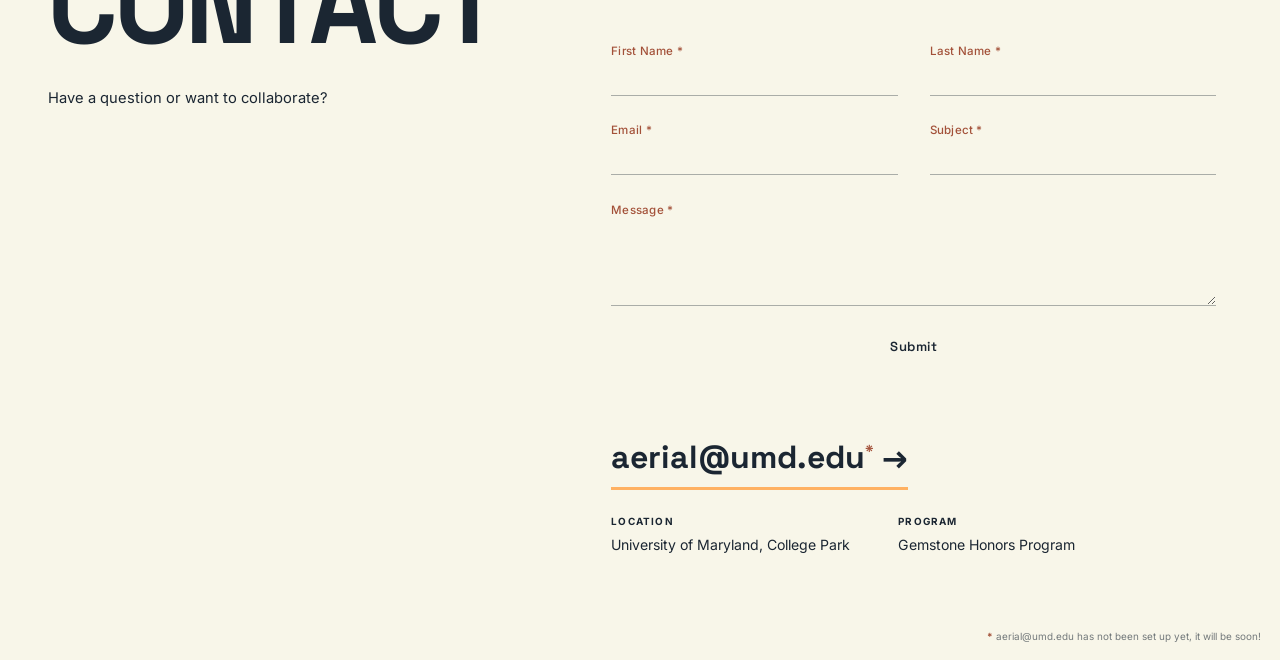
==== commit f88e75ef: "footnote change" ====
--- a/index.html
+++ b/index.html
@@ -4,7 +4,7 @@
   <meta charset="UTF-8" />
   <meta name="viewport" content="width=device-width, initial-scale=1.0" />
   <title>Team AERIAL</title>
-  <link rel="stylesheet" href="styles.css?v=5" />
+  <link rel="stylesheet" href="styles.css?v=6" />
   <link rel="preconnect" href="https://fonts.googleapis.com" />
   <link rel="preconnect" href="https://fonts.gstatic.com" crossorigin />
   <link href="https://fonts.googleapis.com/css2?family=Inter:ital,wght@0,300;0,400;0,500;0,600;0,700;0,800;0,900;1,300;1,700&family=Space+Grotesk:wght@300;400;500;600;700&display=swap" rel="stylesheet" />
--- a/styles.css
+++ b/styles.css
@@ -538,11 +538,11 @@
 .contact-email:hover { color: var(--truffle); transform: translateY(-2px); }
 .email-asterisk { font-size: 0.5em; color: var(--truffle); vertical-align: super; font-weight: 700; }
 
-/* fixed footnote, bottom-left of the page */
+/* footnote at the very bottom-right of the page (scrolls away, not fixed) */
 .email-footnote {
-  position: fixed; left: 0.9rem; bottom: 0.7rem; z-index: 50;
+  text-align: right;
+  padding: 0.6rem 1.2rem 1rem;
   font-size: 0.62rem; line-height: 1.35; color: rgba(27,38,50,0.6);
-  max-width: 62vw; pointer-events: none;
 }
 .email-footnote span { color: var(--truffle); font-weight: 700; }
 .contact-details { display: flex; gap: 3rem; flex-wrap: wrap; }
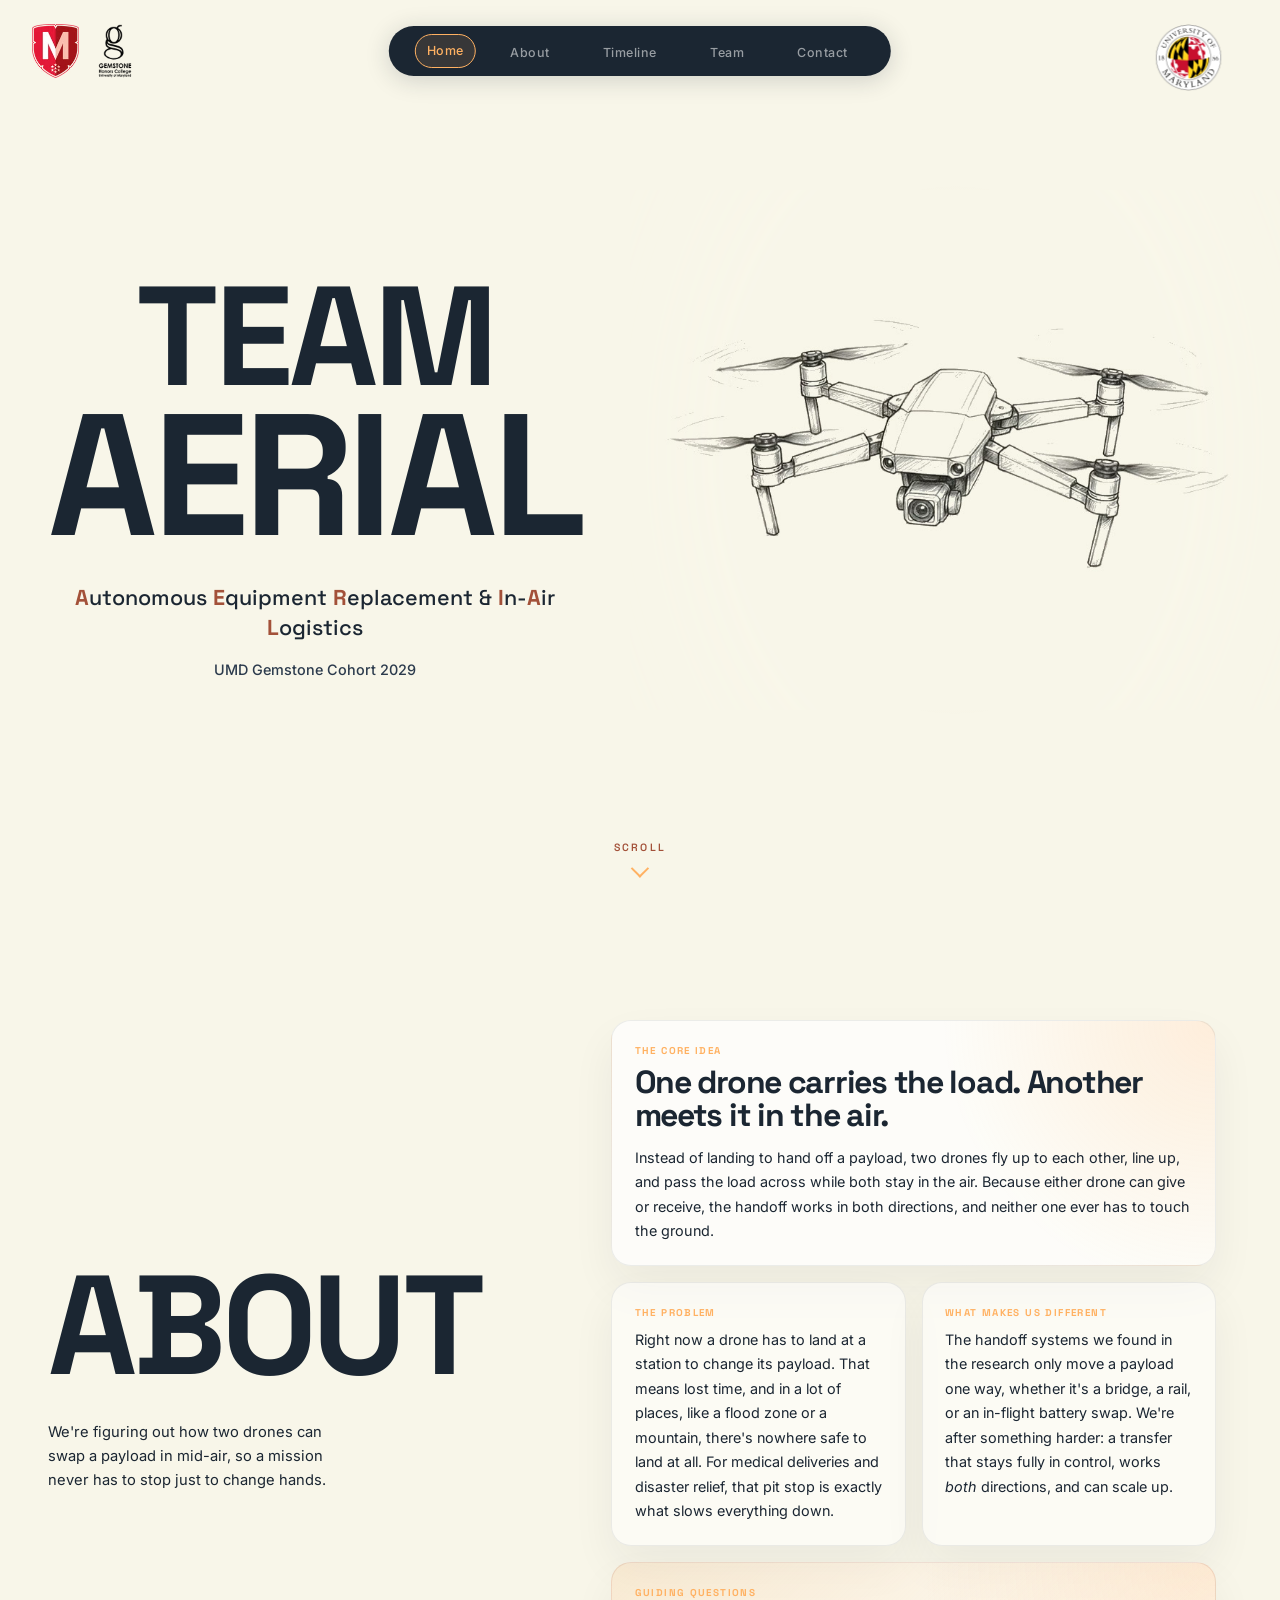
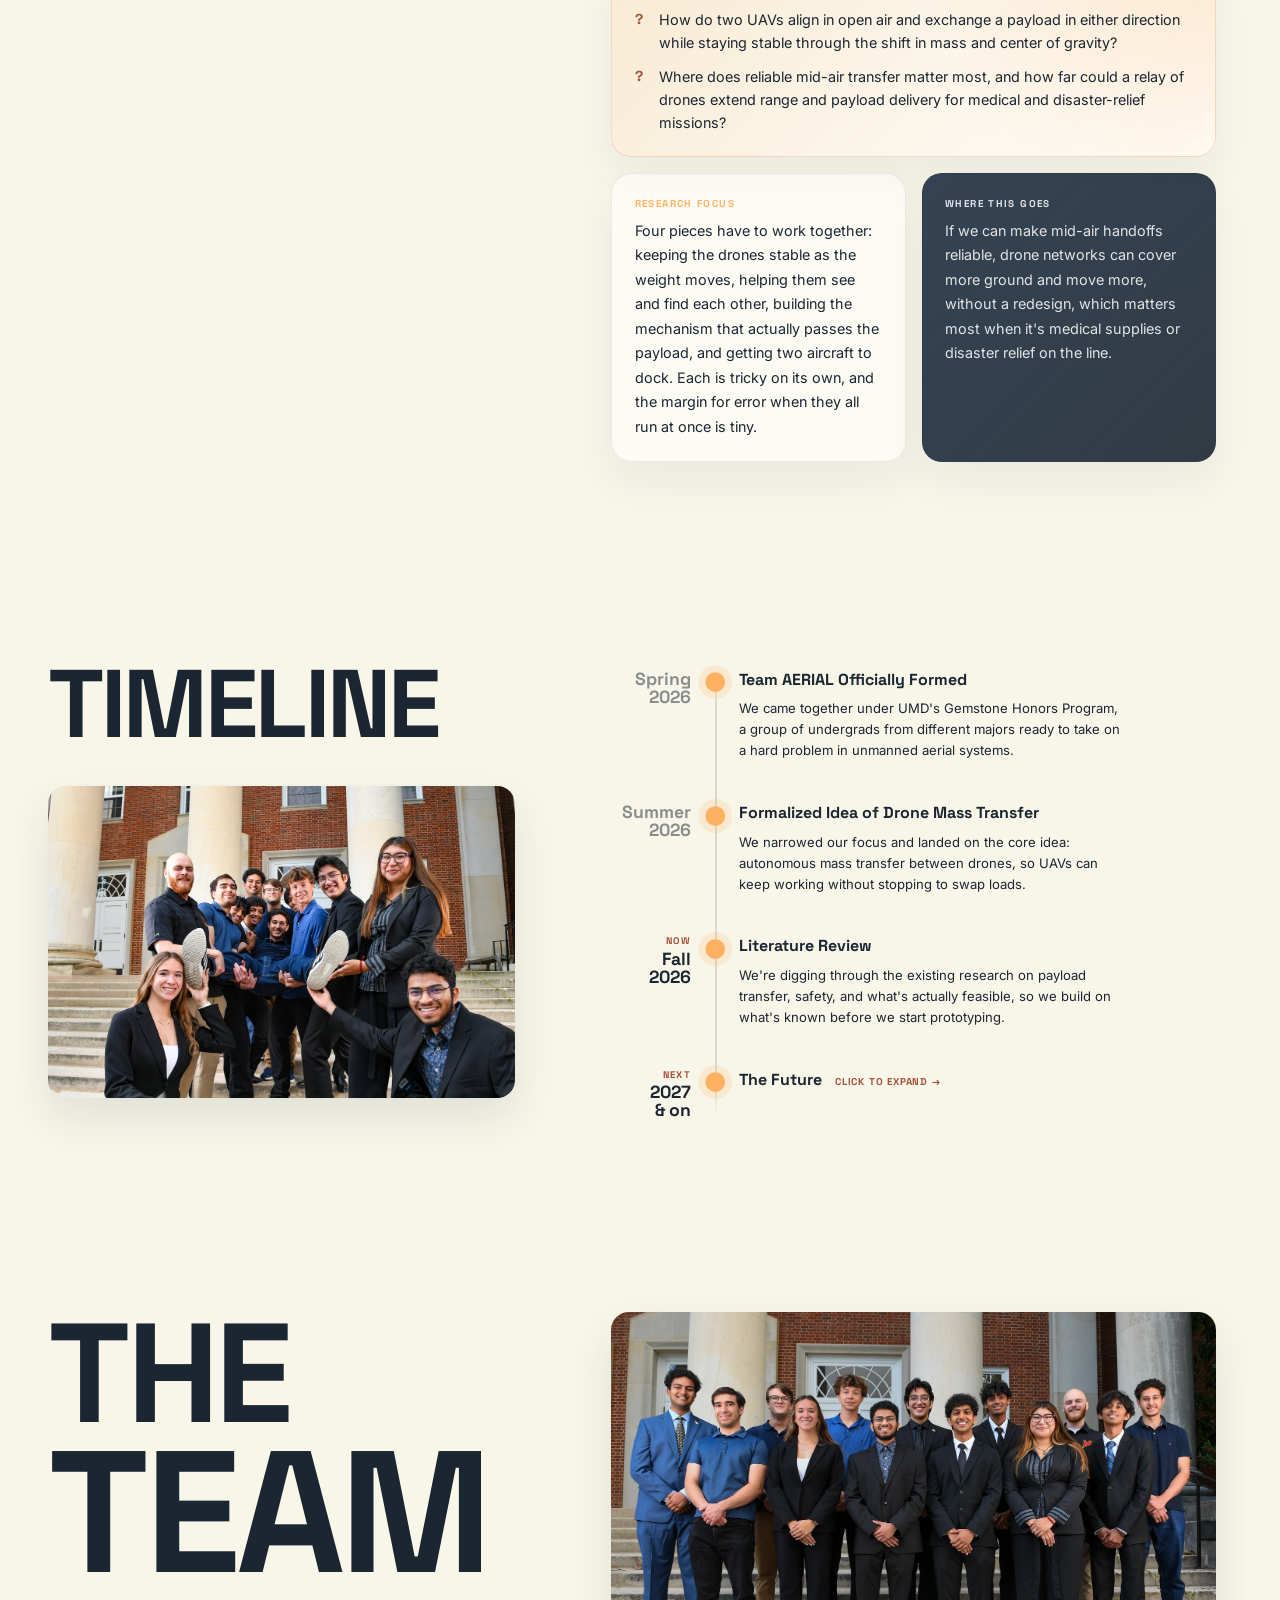
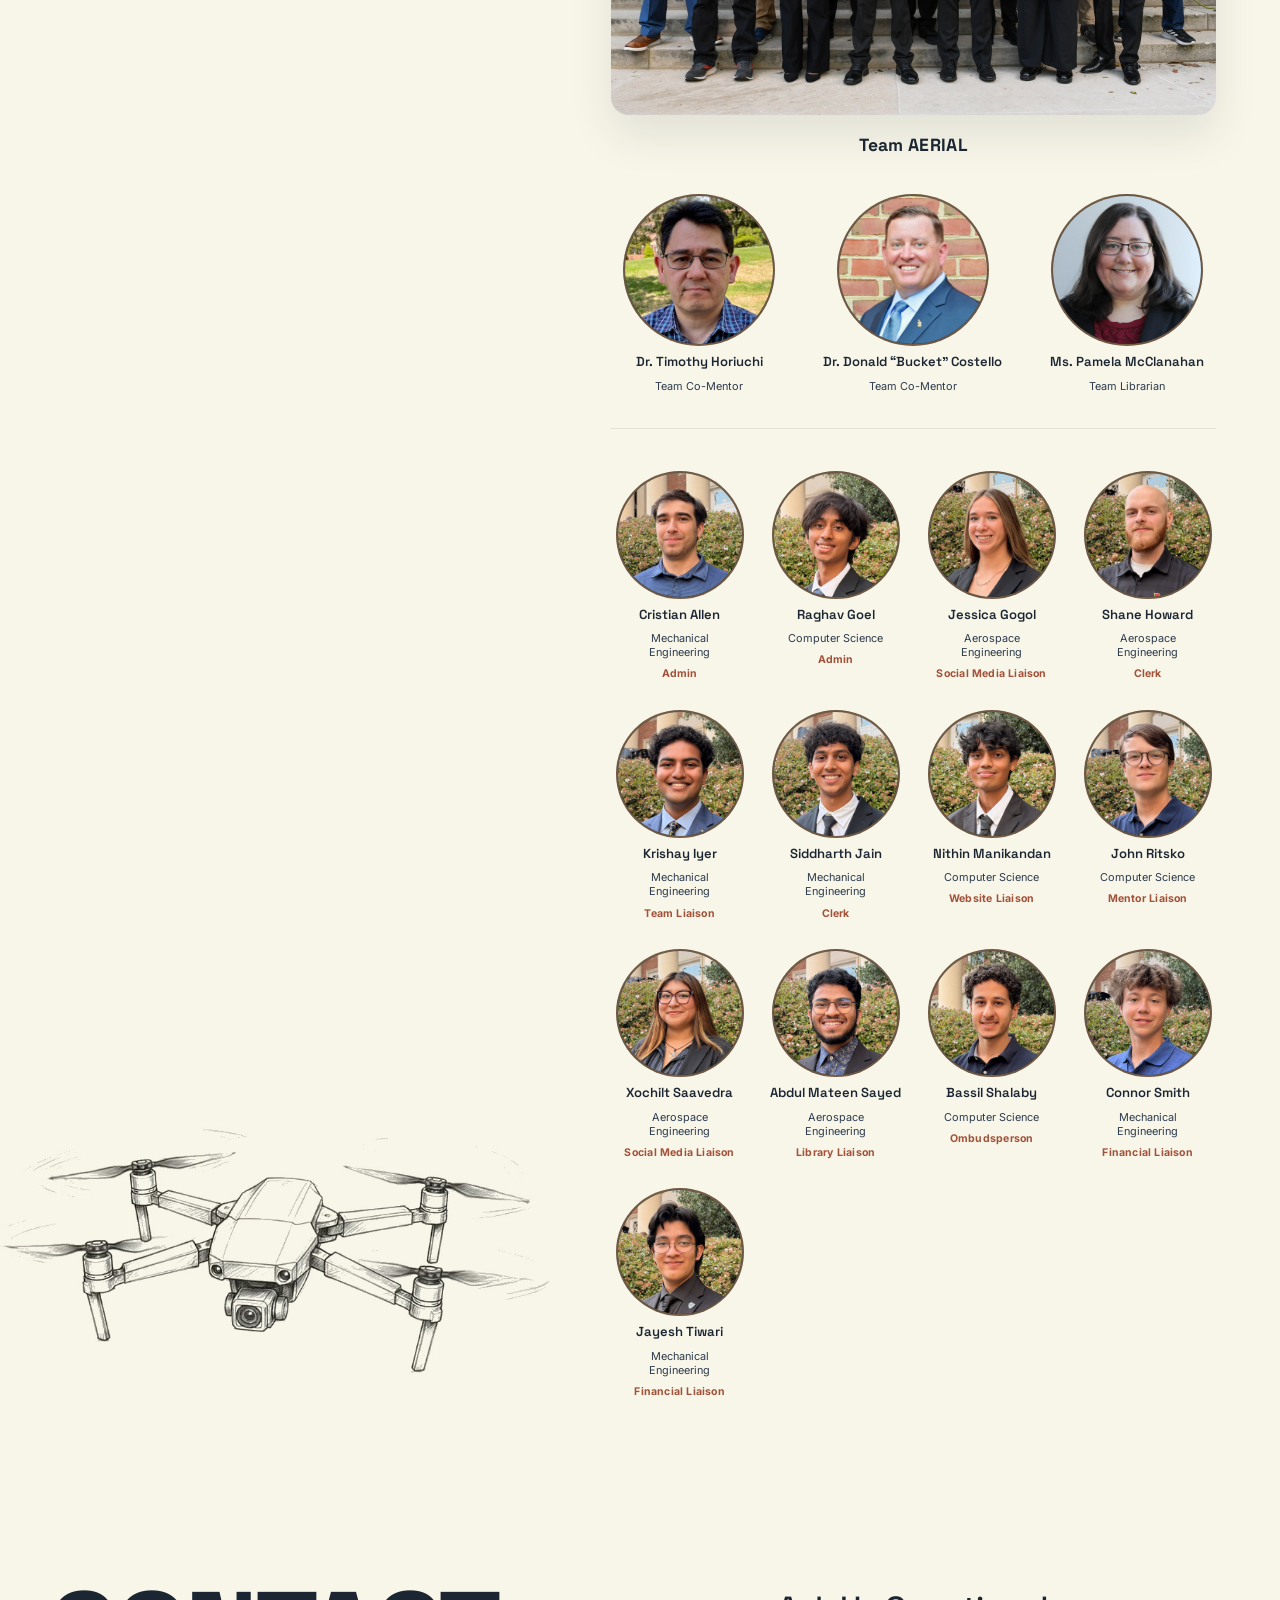
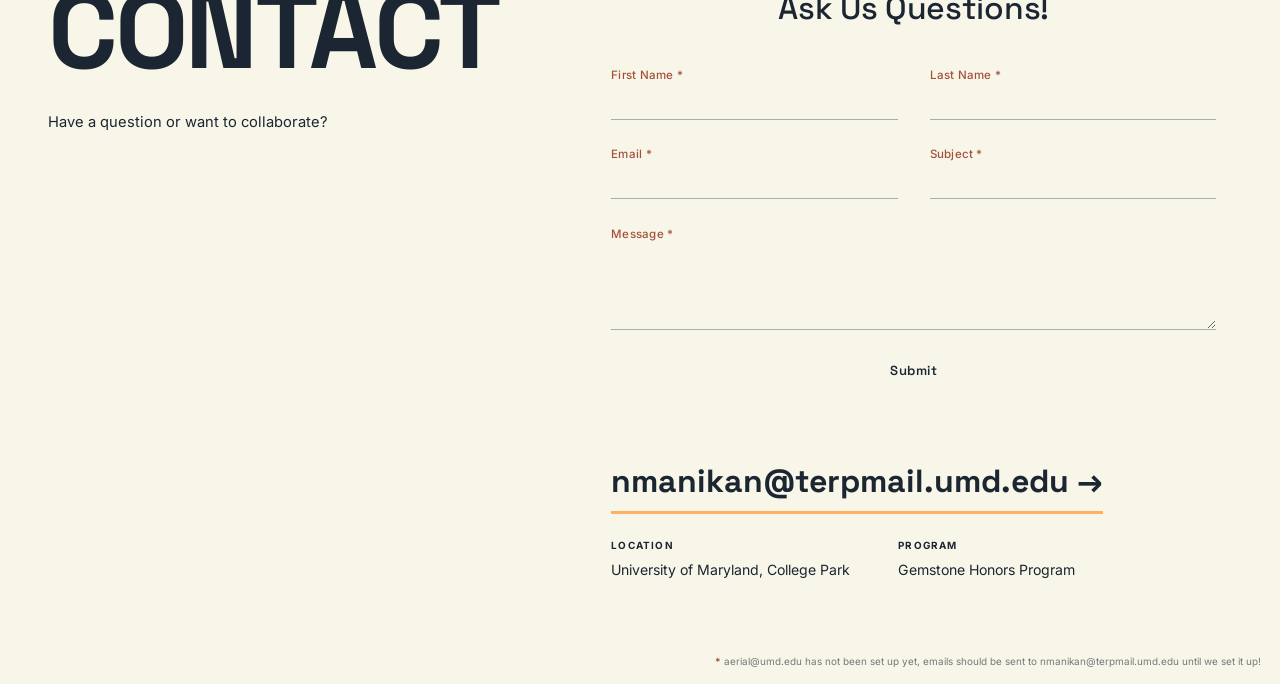
==== commit 242eb816: "contact form fixes, final section changes" ====
--- a/index.html
+++ b/index.html
@@ -4,7 +4,7 @@
   <meta charset="UTF-8" />
   <meta name="viewport" content="width=device-width, initial-scale=1.0" />
   <title>Team AERIAL</title>
-  <link rel="stylesheet" href="styles.css?v=6" />
+  <link rel="stylesheet" href="styles.css?v=8" />
   <link rel="preconnect" href="https://fonts.googleapis.com" />
   <link rel="preconnect" href="https://fonts.gstatic.com" crossorigin />
   <link href="https://fonts.googleapis.com/css2?family=Inter:ital,wght@0,300;0,400;0,500;0,600;0,700;0,800;0,900;1,300;1,700&family=Space+Grotesk:wght@300;400;500;600;700&display=swap" rel="stylesheet" />
@@ -78,37 +78,40 @@
           <div class="hero-word w1">ABOUT</div>
         </div>
         <div class="page-sub">
-          <p class="page-lead">Building an autonomous, mid-air transfer system so drones can hand off payloads in flight without landing or interruption.</p>
+          <p class="page-lead">We're figuring out how two drones can swap a payload in mid-air, so a mission never has to stop just to change hands.</p>
         </div>
       </div>
       <div class="page-right padded">
         <section class="about-panel about-panel-hero about-panel-full">
           <span class="about-section-title">The Core Idea</span>
           <h2 class="about-main-headline">One drone carries the load. Another meets it in the air.</h2>
-          <p class="about-body">Building an autonomous, mid-air transfer system so drones can hand off payloads in flight without landing or interruption. Two similar drones align in flight and exchange mass directly: a controlled transfer that keeps both aircraft in continuous operation.</p>
+          <p class="about-body">Instead of landing to hand off a payload, two drones fly up to each other, line up, and pass the load across while both stay in the air. Because either drone can give or receive, the handoff works in both directions, and neither one ever has to touch the ground.</p>
         </section>
         <div class="about-story-grid">
           <section class="about-panel">
             <span class="about-section-title">The Problem</span>
-            <p class="about-body">Traditionally a drone lands at a ground station to swap its payload, interrupting operations and often impossible where landing isn't viable. For emergency medical delivery, humanitarian aid, and disaster relief, that stop is the bottleneck on range and speed.</p>
+            <p class="about-body">Right now a drone has to land at a station to change its payload. That means lost time, and in a lot of places, like a flood zone or a mountain, there's nowhere safe to land at all. For medical deliveries and disaster relief, that pit stop is exactly what slows everything down.</p>
           </section>
           <section class="about-panel">
             <span class="about-section-title">What Makes Us Different</span>
-            <p class="about-body">Prior work stays mono-directional: bridge and rail mechanisms, and even in-flight battery swaps, move mass one way only. We target a transfer that is fully controlled, <em>bidirectional</em>, and scalable, the gap the literature leaves open.</p>
+            <p class="about-body">The handoff systems we found in the research only move a payload one way, whether it's a bridge, a rail, or an in-flight battery swap. We're after something harder: a transfer that stays fully in control, works <em>both</em> directions, and can scale up.</p>
           </section>
         </div>
         <section class="about-panel about-panel-full about-why">
-          <span class="about-section-title">Why it matters</span>
-          <p class="about-body">Biomedical delivery, humanitarian aid, and disaster relief all break down when a drone must land to swap a payload. We are building the mid-air handoff layer that keeps the mission moving.</p>
+          <span class="about-section-title">Guiding Questions</span>
+          <ul class="about-questions">
+            <li>How do two UAVs align in open air and exchange a payload in either direction while staying stable through the shift in mass and center of gravity?</li>
+            <li>Where does reliable mid-air transfer matter most, and how far could a relay of drones extend range and payload delivery for medical and disaster-relief missions?</li>
+          </ul>
         </section>
         <div class="about-story-grid">
           <section class="about-panel">
             <span class="about-section-title">Research Focus</span>
-            <p class="about-body">Adaptive control for shifting mass and downwash, perception and swarm theory for rendezvous, a bidirectional transfer mechanism, and UAV-to-UAV docking. The hard part is making all four cooperate inside a very small error budget.</p>
+            <p class="about-body">Four pieces have to work together: keeping the drones stable as the weight moves, helping them see and find each other, building the mechanism that actually passes the payload, and getting two aircraft to dock. Each is tricky on its own, and the margin for error when they all run at once is tiny.</p>
           </section>
           <section class="about-panel about-panel-accent">
-            <span class="about-section-title">Mission Outcome</span>
-            <p class="about-body">A scalable foundation for mid-air payload exchange, extending the range and throughput of drone networks for critical biomedical, humanitarian, and disaster-relief operations.</p>
+            <span class="about-section-title">Where This Goes</span>
+            <p class="about-body">If we can make mid-air handoffs reliable, drone networks can cover more ground and move more, without a redesign, which matters most when it's medical supplies or disaster relief on the line.</p>
           </section>
         </div>
       </div>
@@ -128,32 +131,52 @@
       </div>
       <div class="page-right padded">
         <div class="timeline">
-          <div class="tl-line"><div class="tl-progress"></div></div>
-
-          <div class="tl-item" data-step="1">
+          <div class="tl-line"></div>
+
+          <div class="tl-item">
             <div class="tl-year">Spring<br/>2026</div>
             <div class="tl-dot"></div>
             <div class="tl-card">
               <h3 class="tl-head">Team AERIAL Officially Formed</h3>
-              <p class="tl-detail">Team AERIAL was established under the University of Maryland Gemstone Honors Program, uniting multidisciplinary undergraduate researchers to tackle key technical challenges in unmanned aerial systems.</p>
-            </div>
-          </div>
-
-          <div class="tl-item" data-step="2">
+              <p class="tl-detail">We came together under UMD's Gemstone Honors Program, a group of undergrads from different majors ready to take on a hard problem in unmanned aerial systems.</p>
+            </div>
+          </div>
+
+          <div class="tl-item">
             <div class="tl-year">Summer<br/>2026</div>
             <div class="tl-dot"></div>
             <div class="tl-card">
               <h3 class="tl-head">Formalized Idea of Drone Mass Transfer</h3>
-              <p class="tl-detail">The team refined its research focus, formalizing the core concept of autonomous mass transfer and in-air logistics mechanisms to enable continuous UAV operations.</p>
-            </div>
-          </div>
-
-          <div class="tl-item is-now" data-step="3">
+              <p class="tl-detail">We narrowed our focus and landed on the core idea: autonomous mass transfer between drones, so UAVs can keep working without stopping to swap loads.</p>
+            </div>
+          </div>
+
+          <div class="tl-item is-now">
             <div class="tl-year"><span class="tl-nowtag">Now</span>Fall<br/>2026</div>
             <div class="tl-dot"></div>
             <div class="tl-card">
               <h3 class="tl-head">Literature Review</h3>
-              <p class="tl-detail">Currently conducting an extensive literature review analyzing existing payload transfer mechanisms, safety protocols, and technical feasibility to establish the foundation for physical prototyping.</p>
+              <p class="tl-detail">We're digging through the existing research on payload transfer, safety, and what's actually feasible, so we build on what's known before we start prototyping.</p>
+            </div>
+          </div>
+
+          <div class="tl-item tl-future" id="tlFuture">
+            <div class="tl-year"><span class="tl-nowtag">Next</span>2027<br/>&amp; on</div>
+            <div class="tl-dot"></div>
+            <div class="tl-card">
+              <button class="tl-future-toggle" type="button" aria-expanded="false" aria-controls="tlFutureList">
+                <h3 class="tl-head">The Future</h3>
+                <span class="tl-future-hint">Click to expand →</span>
+              </button>
+              <div class="tl-future-list" id="tlFutureList">
+                <div class="tl-fut"><span class="tl-fut-term">Spring 2027</span><span class="tl-fut-title">Research Proposal &amp; Library Awards</span></div>
+                <div class="tl-fut"><span class="tl-fut-term">Summer 2027</span><span class="tl-fut-title">Preliminary Simulation &amp; Design</span></div>
+                <div class="tl-fut"><span class="tl-fut-term">Fall 2027</span><span class="tl-fut-title">Do Good Institute &amp; Ground Testing</span></div>
+                <div class="tl-fut"><span class="tl-fut-term">Spring 2028</span><span class="tl-fut-title">Undergraduate Research Day &amp; Optimization</span></div>
+                <div class="tl-fut"><span class="tl-fut-term">Summer 2028</span><span class="tl-fut-title">Final Design &amp; Testing</span></div>
+                <div class="tl-fut"><span class="tl-fut-term">Fall 2028</span><span class="tl-fut-title">Thesis Draft &amp; Complete Implementation</span></div>
+                <div class="tl-fut"><span class="tl-fut-term">Spring 2029</span><span class="tl-fut-title">Thesis Defense</span></div>
+              </div>
             </div>
           </div>
 
@@ -228,8 +251,12 @@
         </div>
       </div>
       <div class="page-right padded contact-right">
-        <form class="contact-form" id="contactForm" novalidate>
+        <form class="contact-form" id="contactForm" action="https://api.web3forms.com/submit" method="POST" novalidate>
           <h2 class="form-title">Ask Us Questions!</h2>
+          <input type="hidden" name="access_key" value="6cb72a84-5d3e-46ae-b486-346ec398eb25" />
+          <input type="hidden" name="name" id="cf-name" />
+          <input type="hidden" name="from_name" value="Team AERIAL Website" />
+          <input type="checkbox" name="botcheck" class="hp-field" tabindex="-1" autocomplete="off" aria-hidden="true" />
           <div class="form-grid">
             <div class="form-field">
               <label for="cf-first">First Name <span>*</span></label>
@@ -258,7 +285,7 @@
         </form>
 
         <div class="contact-lower">
-          <a href="mailto:aerial@umd.edu" class="contact-email">aerial@umd.edu<sup class="email-asterisk">*</sup> →</a>
+          <a href="mailto:nmanikan@terpmail.umd.edu" class="contact-email">nmanikan@terpmail.umd.edu →</a>
           <div class="contact-details">
             <div class="cd-item">
               <span class="cd-label">Location</span>
@@ -275,8 +302,8 @@
 
   </div><!-- /site -->
 
-  <p class="email-footnote"><span>*</span> aerial@umd.edu has not been set up yet, it will be soon!</p>
-
-  <script src="script.js?v=2"></script>
+  <p class="email-footnote"><span>*</span> aerial@umd.edu has not been set up yet, emails should be sent to nmanikan@terpmail.umd.edu until we set it up!</p>
+
+  <script src="script.js?v=4"></script>
 </body>
 </html>
--- a/styles.css
+++ b/styles.css
@@ -447,6 +447,15 @@
     linear-gradient(135deg, rgba(255,177,98,0.16), rgba(255,255,255,0.82));
   border-color: rgba(163,81,57,0.14);
 }
+.about-questions { list-style: none; display: flex; flex-direction: column; gap: 0.7rem; margin-top: 0.3rem; }
+.about-questions li {
+  position: relative; padding-left: 1.5rem;
+  font-size: 0.9rem; line-height: 1.6; color: var(--abyssal); max-width: 74ch;
+}
+.about-questions li::before {
+  content: "?"; position: absolute; left: 0; top: 0;
+  font-family: var(--font2); font-weight: 700; color: var(--truffle);
+}
 .about-panel-accent {
   background:
     linear-gradient(135deg, rgba(44,59,77,0.96), rgba(27,38,50,0.9));
@@ -600,6 +609,8 @@
   transition: color 0.25s ease, background 0.3s ease, transform 0.3s ease;
 }
 .form-submit:hover { color: var(--truffle); background: rgba(255,177,98,0.14); transform: translateY(-1px); }
+.form-submit:disabled { opacity: 0.5; cursor: default; transform: none; }
+.hp-field { position: absolute; left: -9999px; width: 1px; height: 1px; opacity: 0; }
 .form-status {
   text-align: center; font-size: 0.78rem; margin-top: 0.8rem;
   color: var(--truffle); min-height: 1.1rem;
@@ -628,74 +639,55 @@
 .timeline {
   position: relative;
   width: 100%;
-  height: 34rem;
-}
-/* vertical line, softly faded at both ends so it integrates into the page */
+  padding: 0.5rem 0;
+}
+/* vertical line, softly faded at both ends */
 .tl-line {
   position: absolute;
-  left: 6.5rem; top: 0; bottom: 0;
+  left: 6.5rem; top: 0.8rem; bottom: 0.8rem;
   width: 2px;
   background: linear-gradient(180deg,
-    transparent 0%,
-    rgba(27,38,50,0.14) 10%,
-    rgba(27,38,50,0.14) 90%,
-    transparent 100%);
-}
-.tl-progress {
-  position: absolute; top: 0; left: 0; width: 100%;
-  height: 0%;
-  background: linear-gradient(180deg, transparent 0%, var(--flame) 12%);
-  transition: height 0.6s var(--ease-smooth);
+    transparent 0%, rgba(27,38,50,0.14) 7%,
+    rgba(27,38,50,0.14) 93%, transparent 100%);
 }
 .tl-item {
-  position: absolute;
-  left: 0; right: 0;
-  top: 50%;
+  position: relative;
   display: grid;
   grid-template-columns: 5rem 1fr;
   column-gap: 3rem;
-  align-items: center;
-  opacity: 0;
-  pointer-events: none;
-  transform: translateY(-50%);
-  transition: top 0.7s var(--ease-smooth), opacity 0.6s var(--ease-smooth);
-}
-.tl-item.revealed { opacity: 1; pointer-events: auto; }
+  align-items: start;
+  padding-bottom: 2.6rem;
+  opacity: 0; transform: translateY(14px);
+  transition: opacity 0.6s var(--ease-smooth), transform 0.6s var(--ease-smooth);
+}
+.tl-item:last-child { padding-bottom: 0; }
+.tl-item.in-view { opacity: 1; transform: none; }
 .tl-year {
-  font-family: var(--font2);
-  font-weight: 700;
-  font-size: 1.15rem;
-  line-height: 1.05;
-  text-align: right;
-  color: rgba(27,38,50,0.45);
-  transition: color 0.5s var(--ease-smooth);
-}
-.tl-item.revealed .tl-year { color: var(--abyssal); }
+  font-family: var(--font2); font-weight: 700;
+  font-size: 1.1rem; line-height: 1.05;
+  text-align: right; color: rgba(27,38,50,0.5);
+}
+.tl-item.is-now .tl-year, .tl-item.tl-future .tl-year { color: var(--abyssal); }
 .tl-nowtag {
   display: block;
   font-size: 0.6rem; font-weight: 700; letter-spacing: 0.14em;
-  text-transform: uppercase; color: var(--truffle);
-  margin-bottom: 0.2rem;
+  text-transform: uppercase; color: var(--truffle); margin-bottom: 0.2rem;
 }
 .tl-dot {
   position: absolute;
-  left: 6.5rem; top: 50%;
+  left: 6.5rem; top: 0.35rem;
   width: 0.85rem; height: 0.85rem;
-  transform: translate(-50%, -50%) scale(0.8);
+  transform: translate(-50%, 0) scale(0.85);
   border-radius: 50%;
   background: var(--palladian);
   border: 2px solid rgba(27,38,50,0.3);
   transition: transform 0.5s var(--ease-smooth), background 0.5s var(--ease-smooth), border-color 0.5s var(--ease-smooth), box-shadow 0.5s var(--ease-smooth);
   z-index: 2;
 }
-.tl-item.revealed .tl-dot {
-  transform: translate(-50%, -50%) scale(1.5);
-  background: var(--flame);
-  border-color: var(--flame);
-  box-shadow: 0 0 0 6px rgba(255,177,98,0.18);
-}
-.tl-card {
-  transition: opacity 0.6s var(--ease-smooth);
+.tl-item.in-view .tl-dot {
+  transform: translate(-50%, 0) scale(1.4);
+  background: var(--flame); border-color: var(--flame);
+  box-shadow: 0 0 0 5px rgba(255,177,98,0.18);
 }
 .tl-head {
   font-family: var(--font2); font-size: 1rem; font-weight: 700;
@@ -705,6 +697,30 @@
   font-size: 0.82rem; color: var(--abyssal); line-height: 1.6;
   max-width: 48ch;
 }
+/* Future node — click to expand */
+.tl-future-toggle {
+  display: flex; align-items: baseline; gap: 0.8rem; flex-wrap: wrap;
+  background: none; border: none; padding: 0; cursor: pointer; text-align: left;
+}
+.tl-future-toggle .tl-head { margin-bottom: 0; }
+.tl-future-hint {
+  font-family: var(--font2); font-size: 0.62rem; font-weight: 700;
+  letter-spacing: 0.08em; text-transform: uppercase; color: var(--truffle);
+  transition: color 0.25s ease;
+}
+.tl-future-toggle:hover .tl-future-hint { color: var(--flame); }
+.tl-future-list {
+  max-height: 0; overflow: hidden;
+  transition: max-height 0.6s var(--ease-smooth), margin-top 0.4s ease;
+}
+.tl-future.expanded .tl-future-list { max-height: 44rem; margin-top: 0.9rem; }
+.tl-fut {
+  display: grid; grid-template-columns: 7.5rem 1fr; gap: 0.8rem;
+  padding: 0.55rem 0; border-top: 1px solid rgba(27,38,50,0.08);
+}
+.tl-fut:first-child { border-top: none; }
+.tl-fut-term { font-family: var(--font2); font-weight: 700; font-size: 0.72rem; color: var(--truffle); }
+.tl-fut-title { font-size: 0.8rem; color: var(--abyssal); line-height: 1.4; }
 
 /* ── TEAM right ───────────────────────────────── */
 .team-photo {
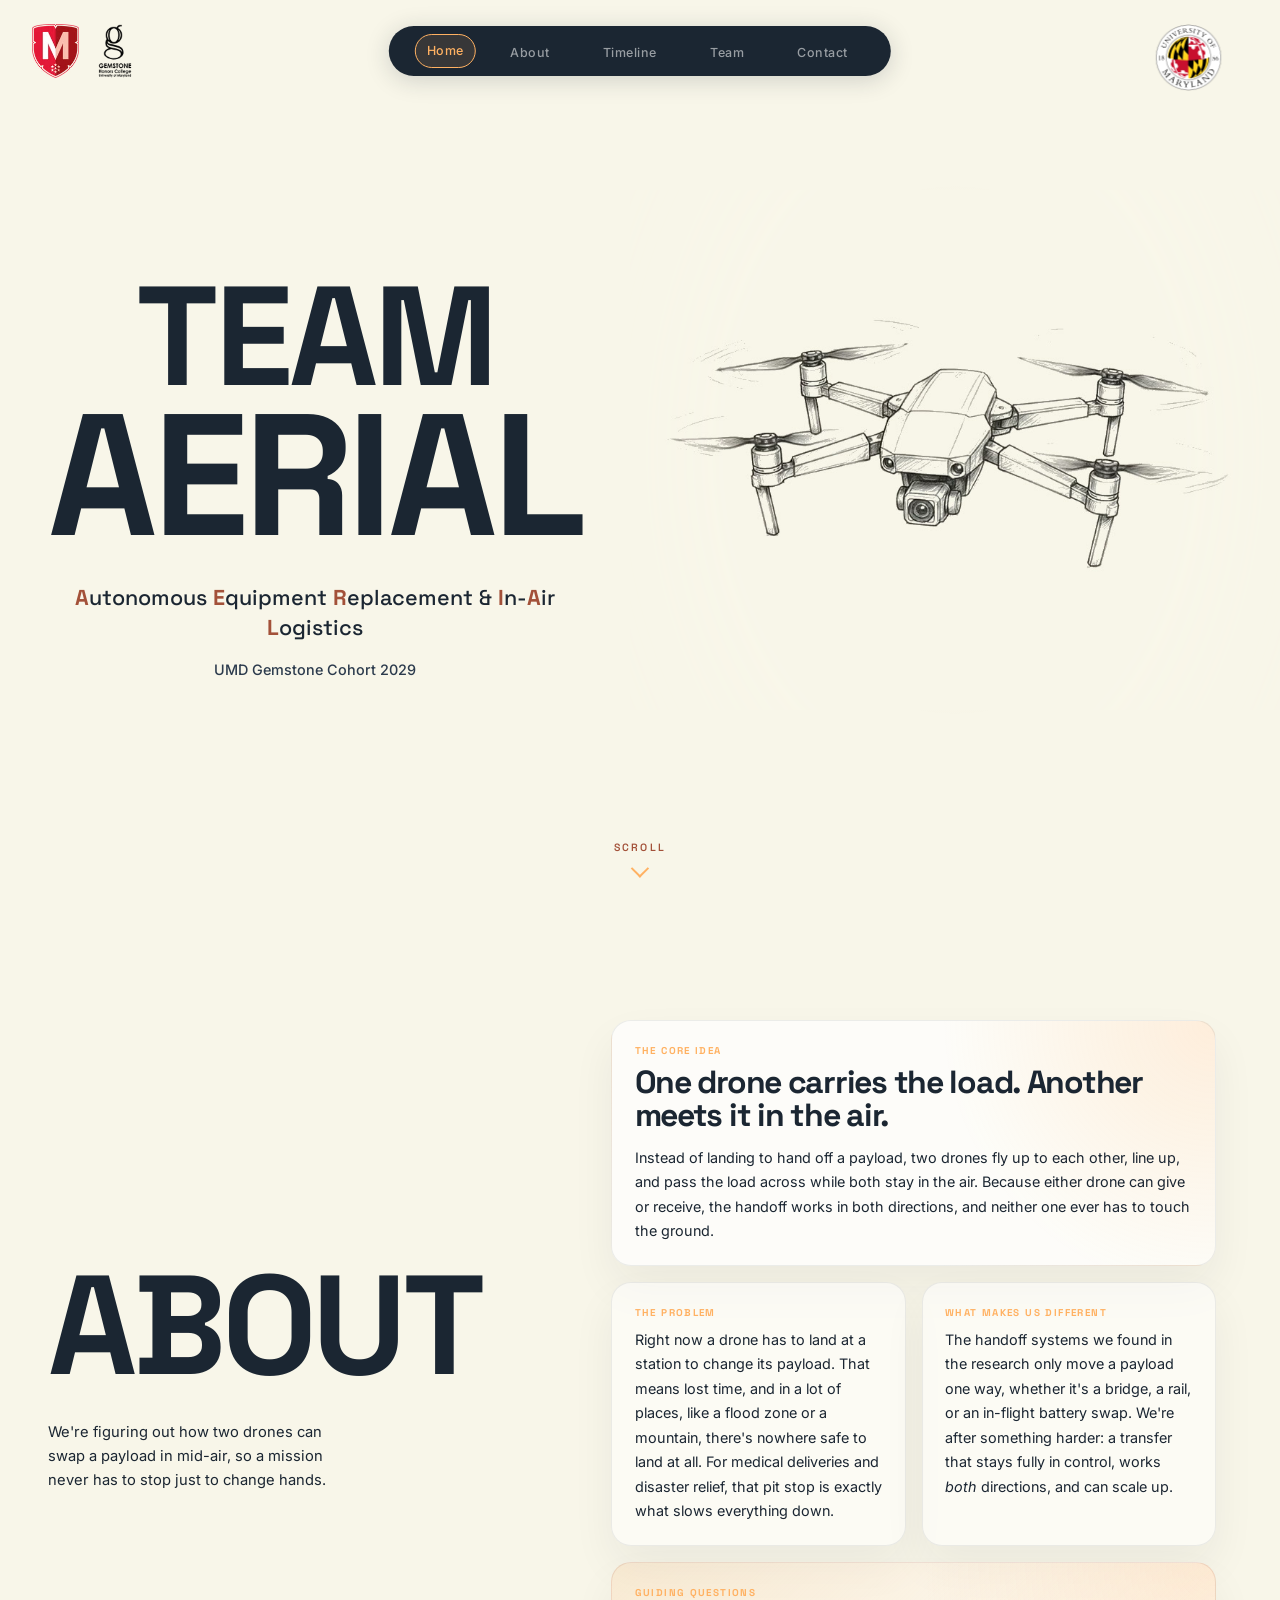
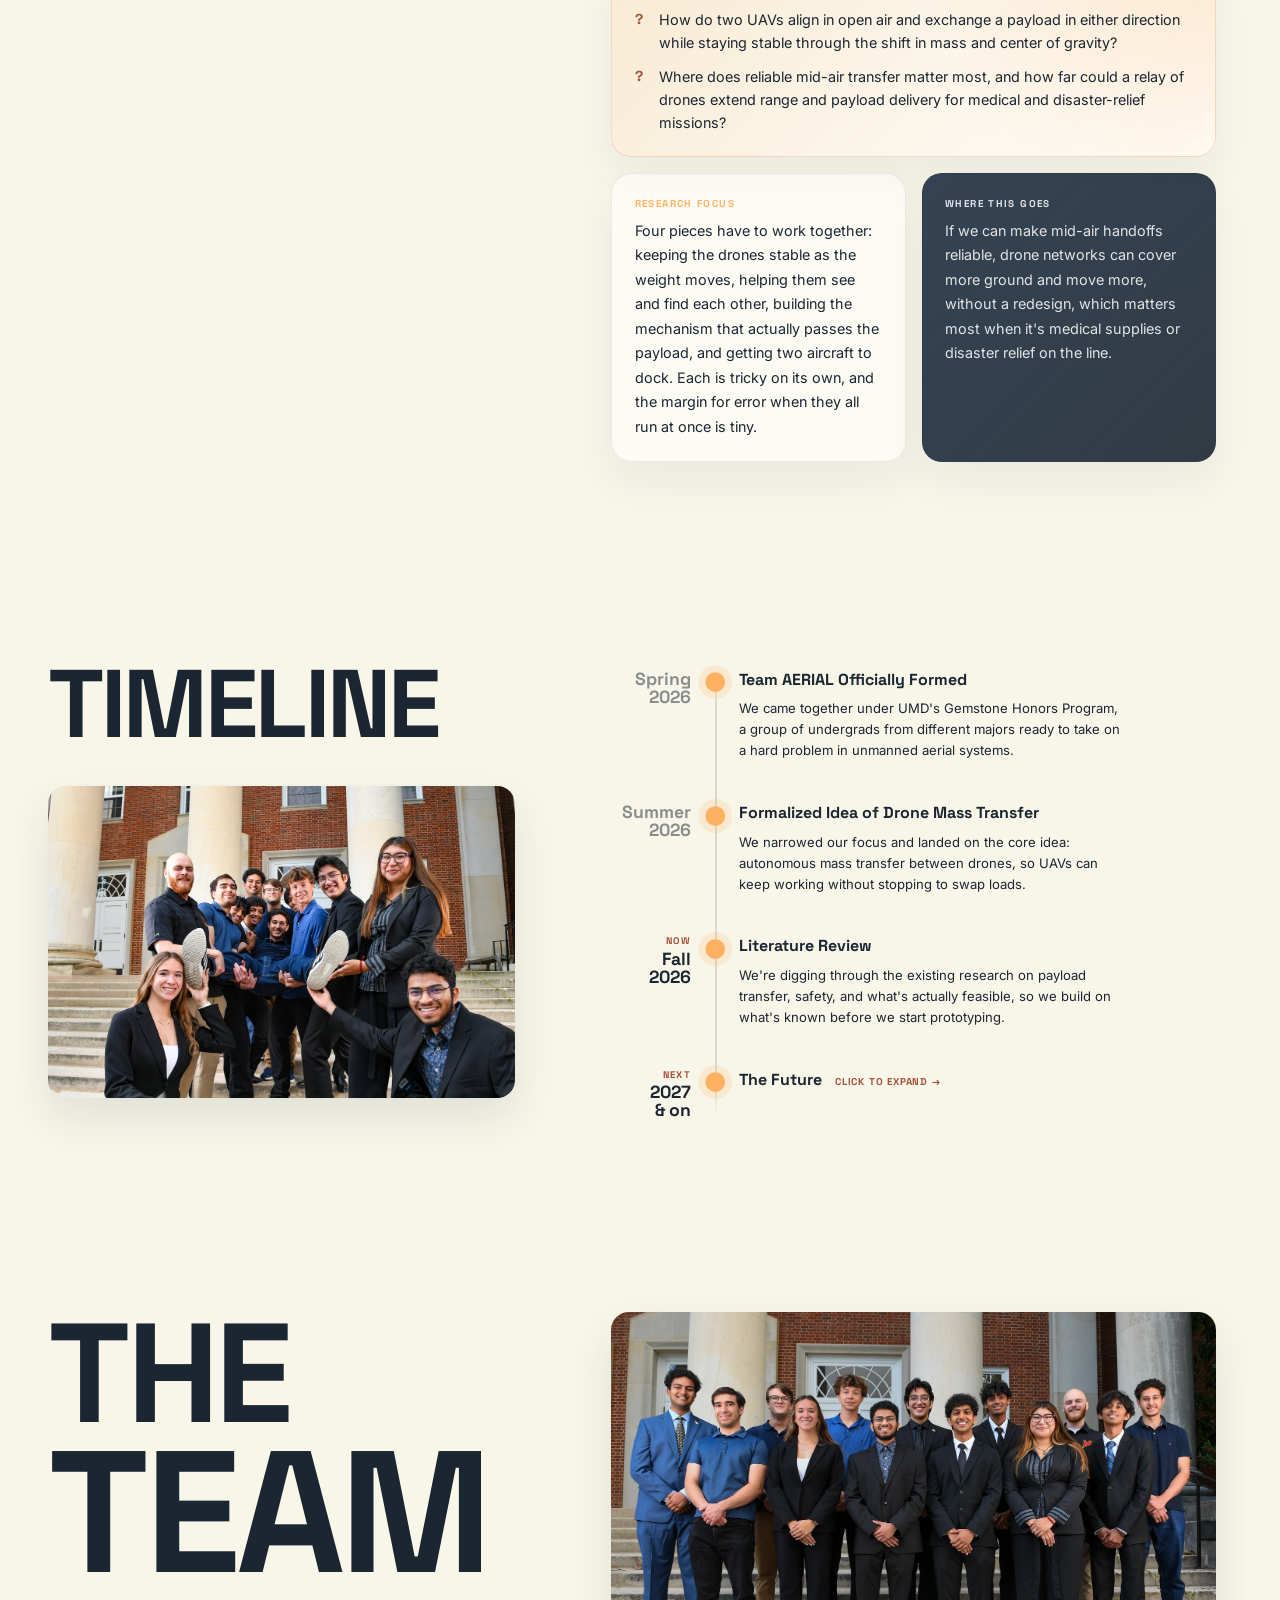
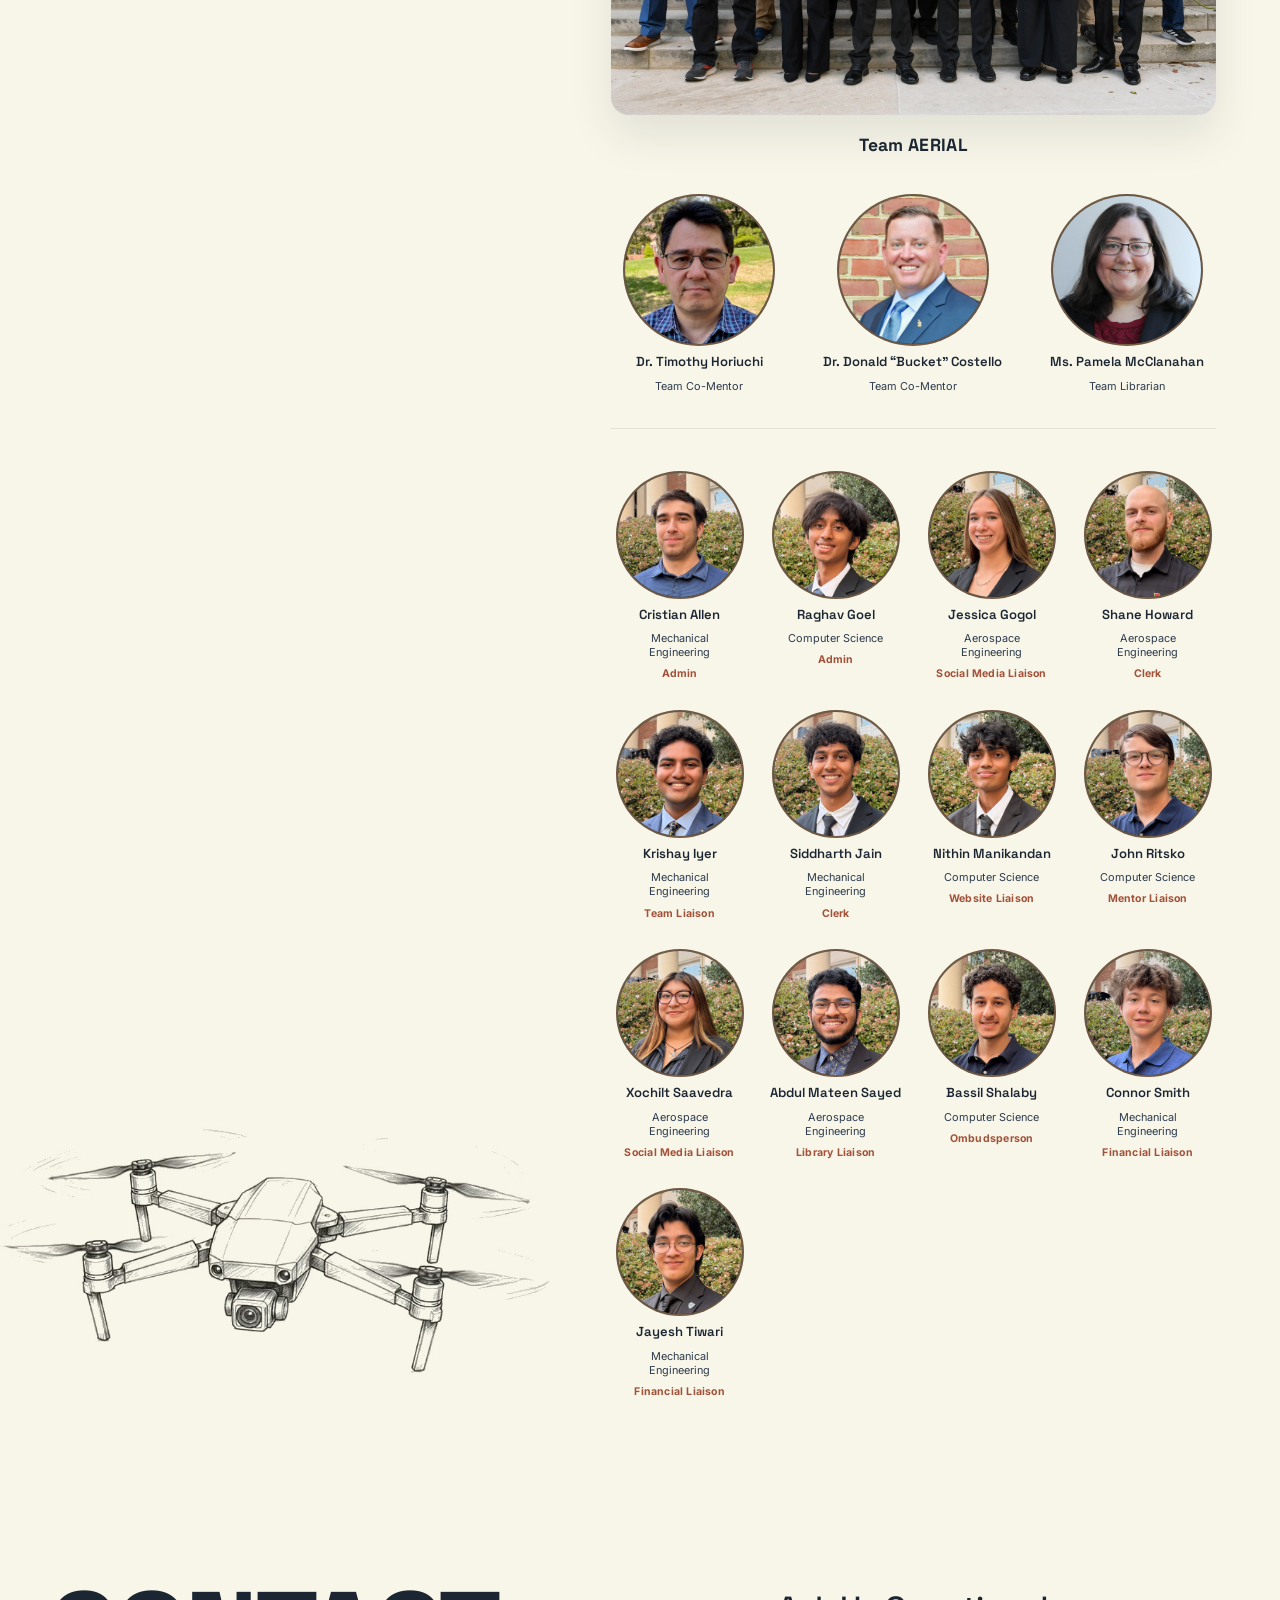
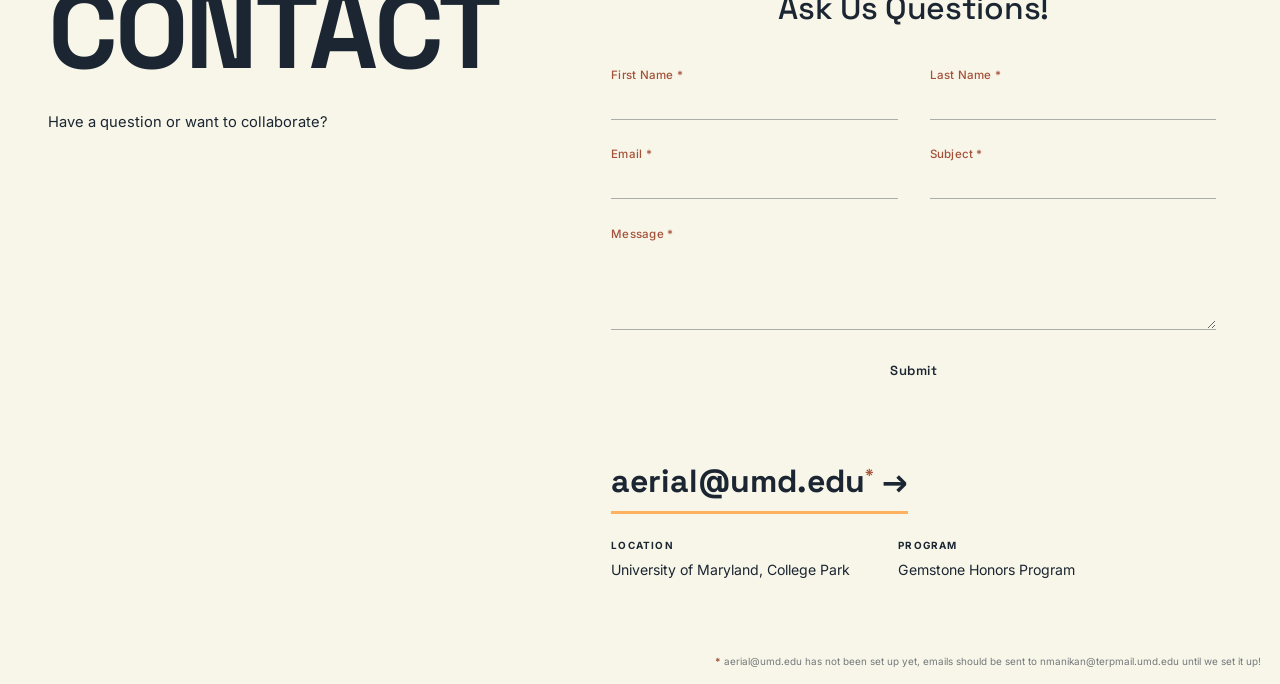
==== commit 7d682a30: "email fix up" ====
--- a/index.html
+++ b/index.html
@@ -285,7 +285,7 @@
         </form>
 
         <div class="contact-lower">
-          <a href="mailto:nmanikan@terpmail.umd.edu" class="contact-email">nmanikan@terpmail.umd.edu →</a>
+          <a href="mailto:aerial@umd.edu" class="contact-email">aerial@umd.edu<sup class="email-asterisk">*</sup> →</a>
           <div class="contact-details">
             <div class="cd-item">
               <span class="cd-label">Location</span>
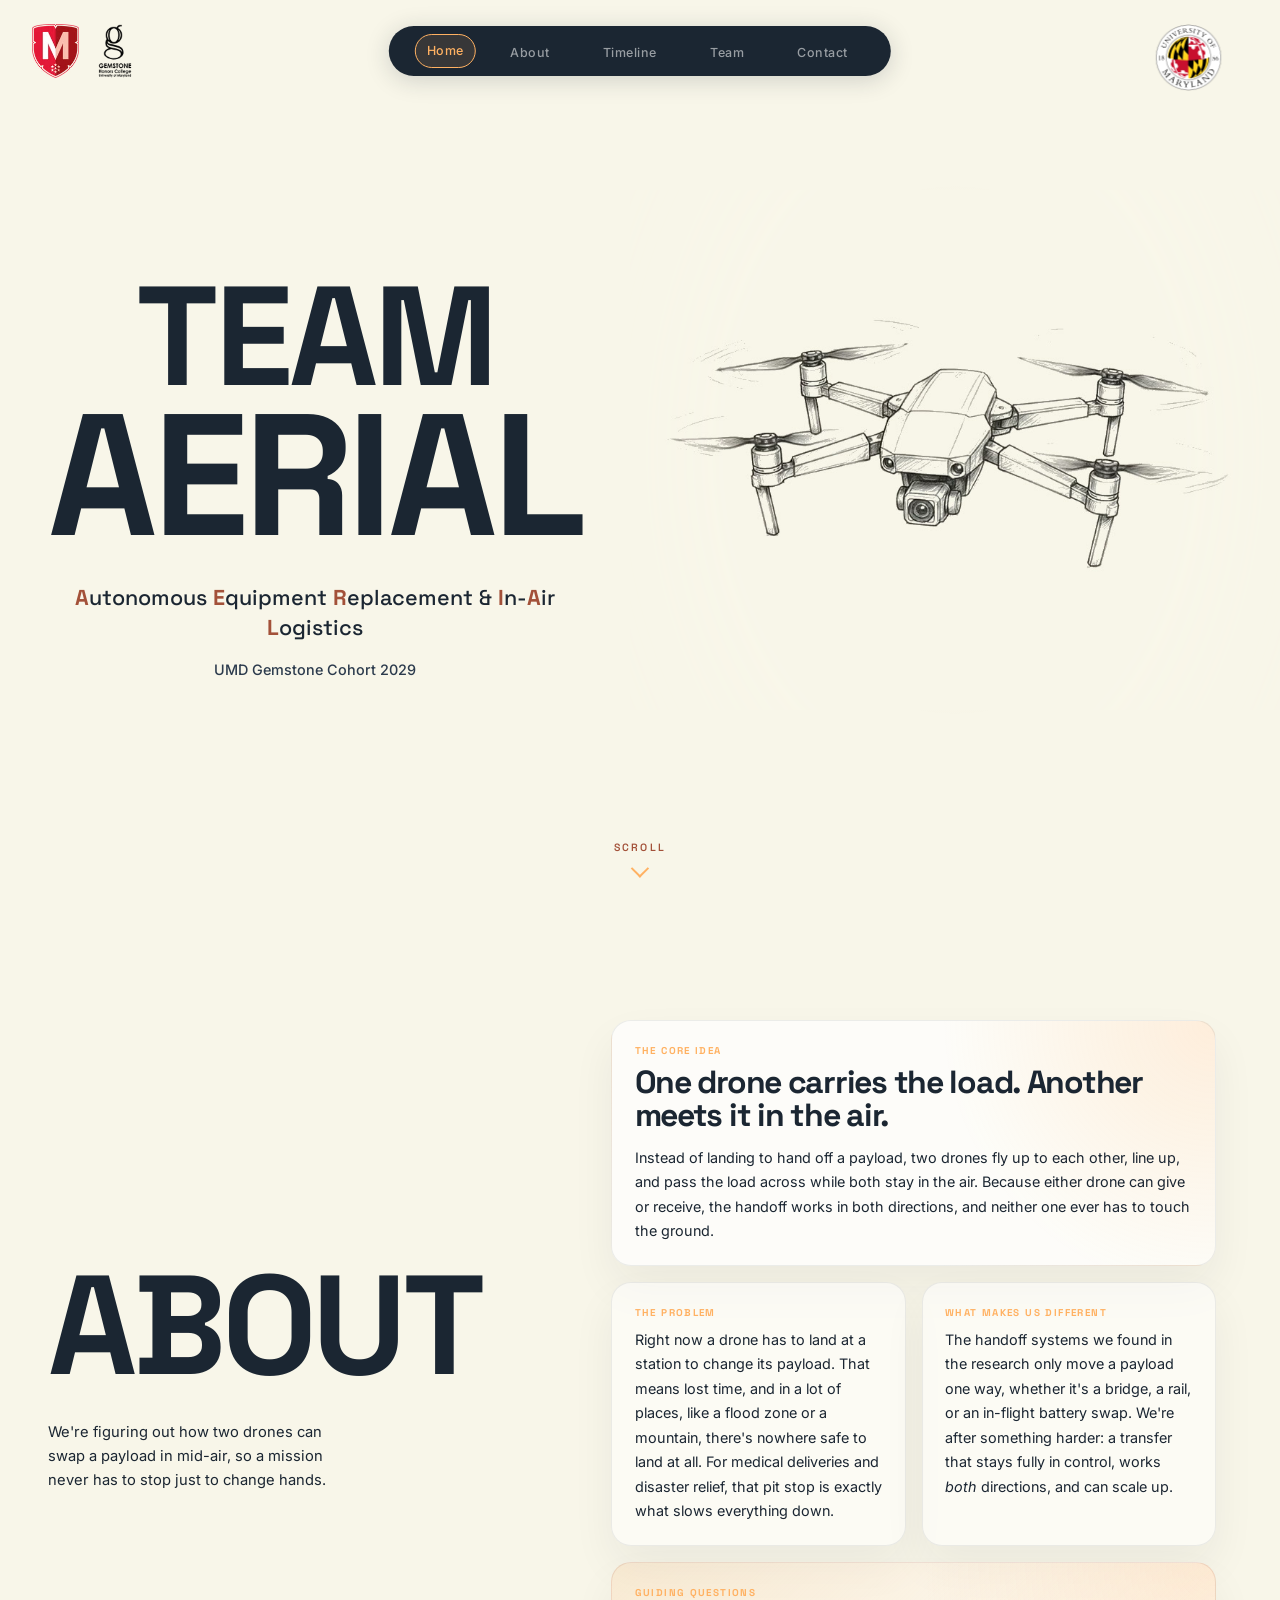
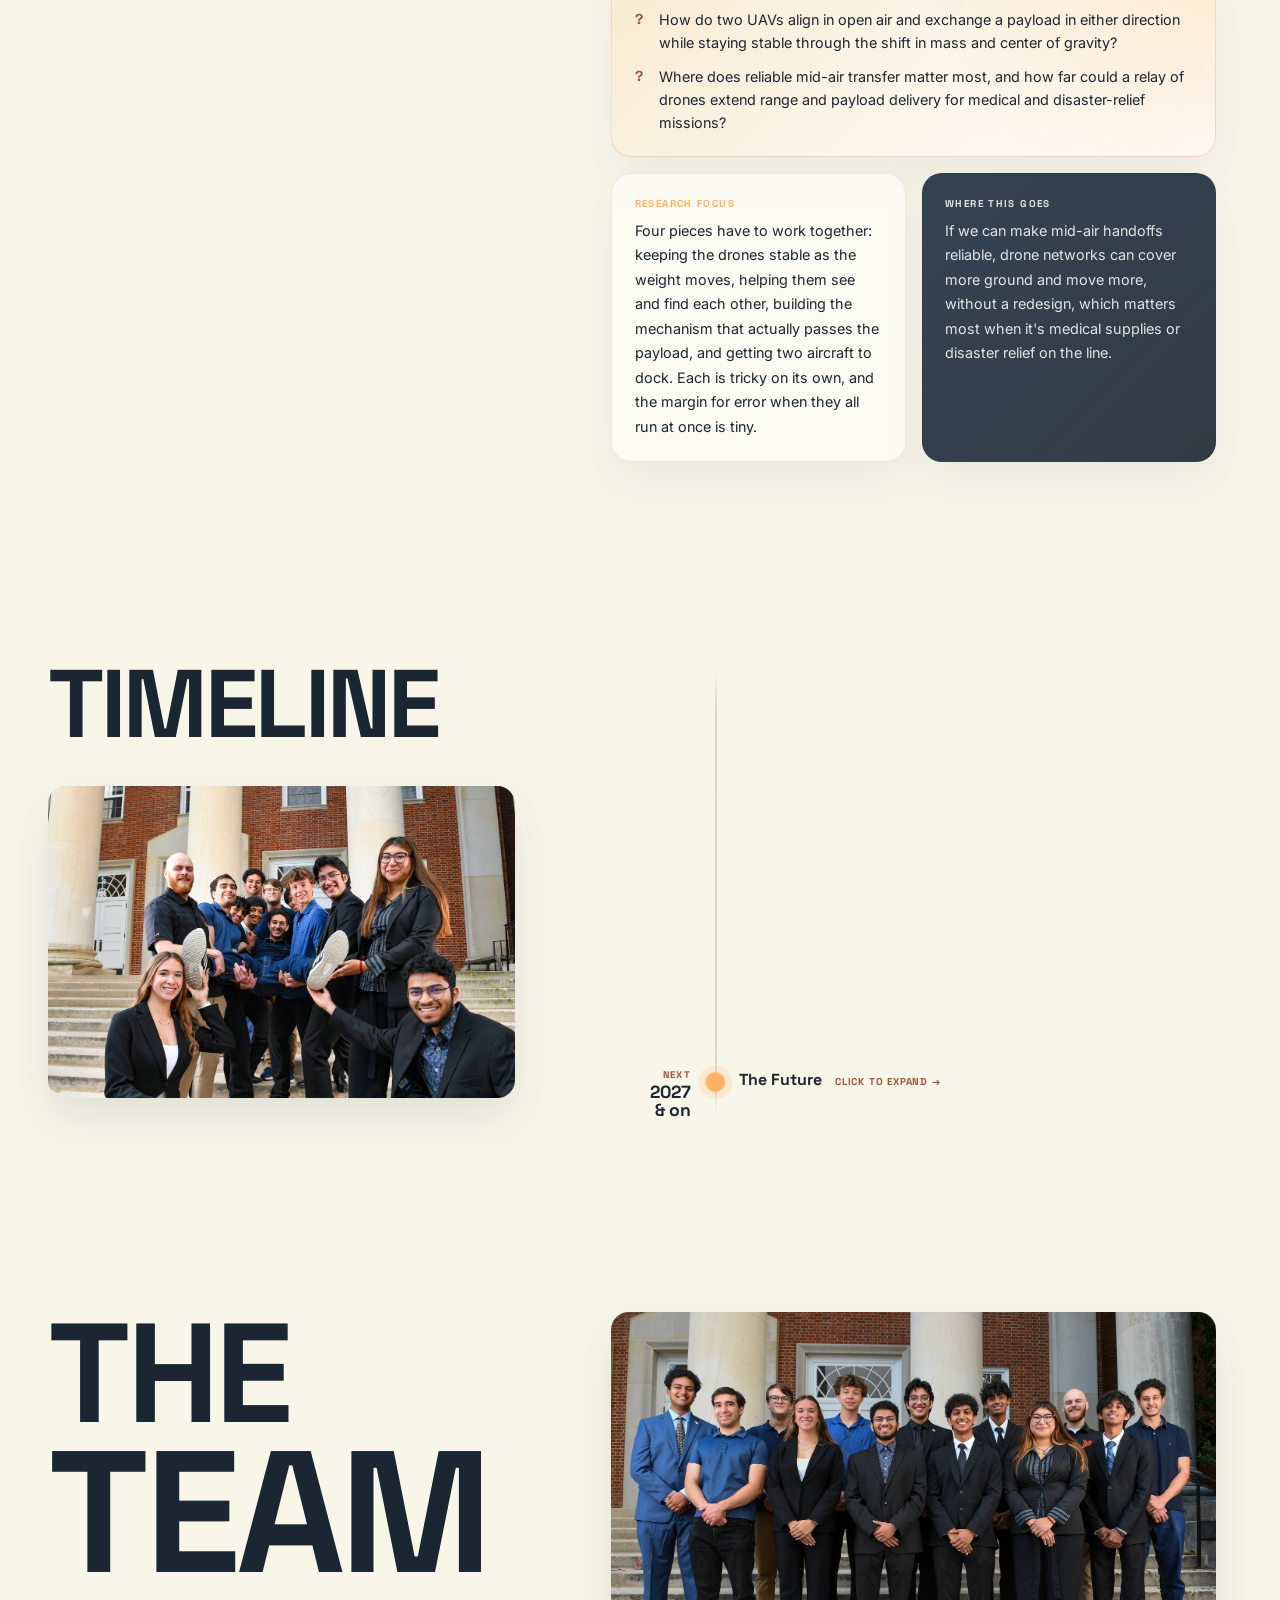
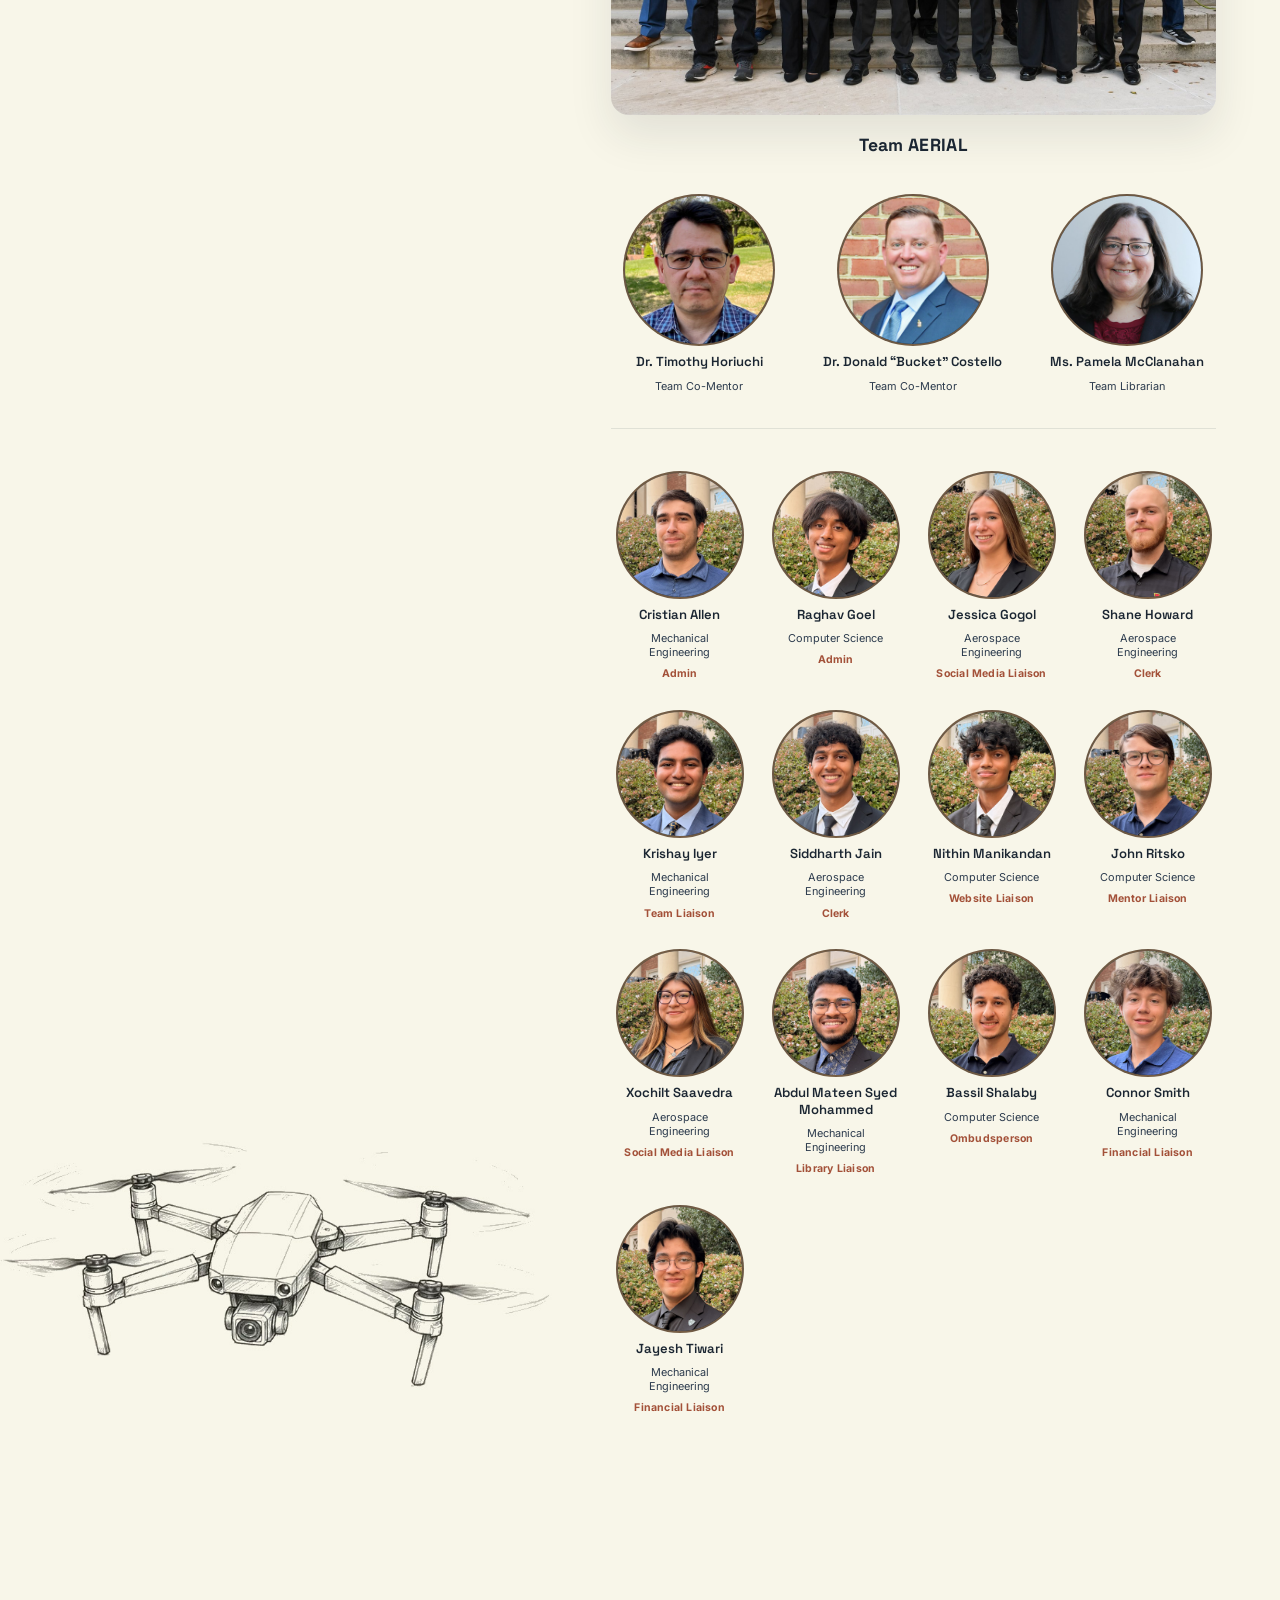
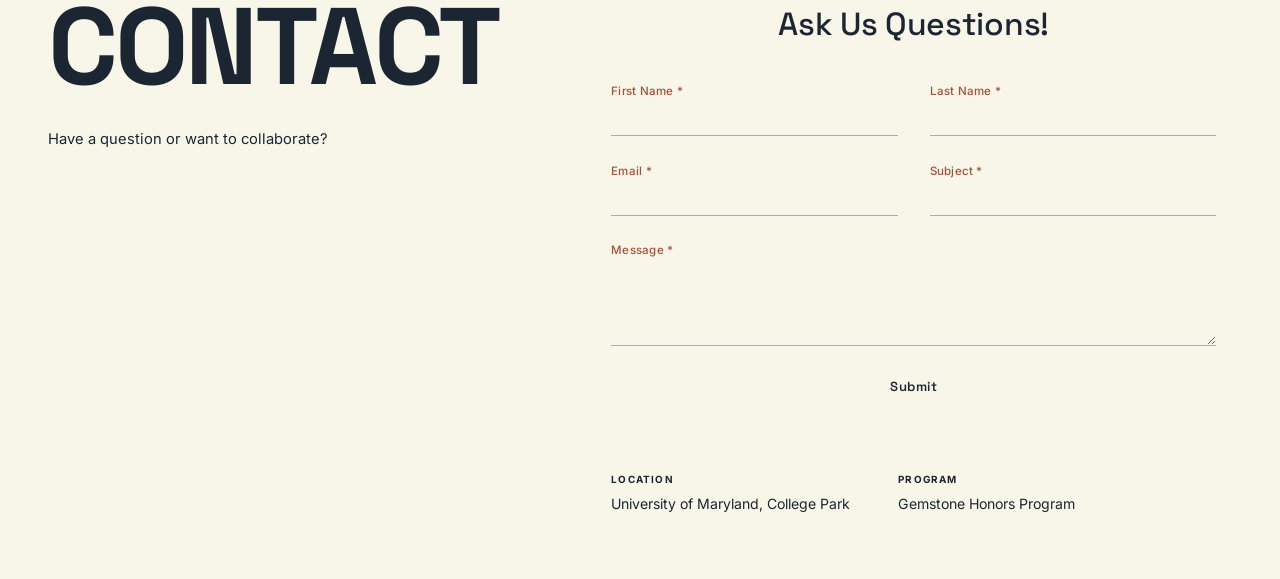
==== commit 31b0446b: "timeline adjustments" ====
--- a/index.html
+++ b/index.html
@@ -171,10 +171,10 @@
               <div class="tl-future-list" id="tlFutureList">
                 <div class="tl-fut"><span class="tl-fut-term">Spring 2027</span><span class="tl-fut-title">Research Proposal &amp; Library Awards</span></div>
                 <div class="tl-fut"><span class="tl-fut-term">Summer 2027</span><span class="tl-fut-title">Preliminary Simulation &amp; Design</span></div>
-                <div class="tl-fut"><span class="tl-fut-term">Fall 2027</span><span class="tl-fut-title">Do Good Institute &amp; Ground Testing</span></div>
-                <div class="tl-fut"><span class="tl-fut-term">Spring 2028</span><span class="tl-fut-title">Undergraduate Research Day &amp; Optimization</span></div>
+                <div class="tl-fut"><span class="tl-fut-term">Fall 2027</span><span class="tl-fut-title">Ground Testing &amp; Present @ Do Good Showcase</span></div>
+                <div class="tl-fut"><span class="tl-fut-term">Spring 2028</span><span class="tl-fut-title">Drone Optimization &amp; Present @ Undergraduate Research Day</span></div>
                 <div class="tl-fut"><span class="tl-fut-term">Summer 2028</span><span class="tl-fut-title">Final Design &amp; Testing</span></div>
-                <div class="tl-fut"><span class="tl-fut-term">Fall 2028</span><span class="tl-fut-title">Thesis Draft &amp; Complete Implementation</span></div>
+                <div class="tl-fut"><span class="tl-fut-term">Fall 2028</span><span class="tl-fut-title">Complete Drone Implementation &amp; Draft Thesis</span></div>
                 <div class="tl-fut"><span class="tl-fut-term">Spring 2029</span><span class="tl-fut-title">Thesis Defense</span></div>
               </div>
             </div>
@@ -228,11 +228,11 @@
           <div class="person"><div class="person-av"><img src="photos/jessica.jpg" alt="Jessica Gogol" /></div><span class="person-name">Jessica Gogol</span><span class="person-role">Aerospace Engineering</span><span class="person-team">Social Media Liaison</span></div>
           <div class="person"><div class="person-av"><img src="photos/shane.jpg" alt="Shane Howard" /></div><span class="person-name">Shane Howard</span><span class="person-role">Aerospace Engineering</span><span class="person-team">Clerk</span></div>
           <div class="person"><div class="person-av"><img src="photos/krishay.jpg" alt="Krishay Iyer" /></div><span class="person-name">Krishay Iyer</span><span class="person-role">Mechanical Engineering</span><span class="person-team">Team Liaison</span></div>
-          <div class="person"><div class="person-av"><img src="photos/siddharth.jpg" alt="Siddharth Jain" /></div><span class="person-name">Siddharth Jain</span><span class="person-role">Mechanical Engineering</span><span class="person-team">Clerk</span></div>
+          <div class="person"><div class="person-av"><img src="photos/siddharth.jpg" alt="Siddharth Jain" /></div><span class="person-name">Siddharth Jain</span><span class="person-role">Aerospace Engineering</span><span class="person-team">Clerk</span></div>
           <div class="person"><div class="person-av"><img src="photos/nithin.jpg" alt="Nithin Manikandan" /></div><span class="person-name">Nithin Manikandan</span><span class="person-role">Computer Science</span><span class="person-team">Website Liaison</span></div>
           <div class="person"><div class="person-av"><img src="photos/john.jpg" alt="John Ritsko" /></div><span class="person-name">John Ritsko</span><span class="person-role">Computer Science</span><span class="person-team">Mentor Liaison</span></div>
           <div class="person"><div class="person-av"><img src="photos/xochilt.jpg" alt="Xochilt Saavedra" /></div><span class="person-name">Xochilt Saavedra</span><span class="person-role">Aerospace Engineering</span><span class="person-team">Social Media Liaison</span></div>
-          <div class="person"><div class="person-av"><img src="photos/abdul.jpg" alt="Abdul Mateen Sayed" /></div><span class="person-name">Abdul Mateen Sayed</span><span class="person-role">Aerospace Engineering</span><span class="person-team">Library Liaison</span></div>
+          <div class="person"><div class="person-av"><img src="photos/abdul.jpg" alt="Abdul Mateen Syed Mohammed" /></div><span class="person-name">Abdul Mateen Syed Mohammed</span><span class="person-role">Mechanical Engineering</span><span class="person-team">Library Liaison</span></div>
           <div class="person"><div class="person-av"><img src="photos/bassil.jpg" alt="Bassil Shalaby" /></div><span class="person-name">Bassil Shalaby</span><span class="person-role">Computer Science</span><span class="person-team">Ombudsperson</span></div>
           <div class="person"><div class="person-av"><img src="photos/connor.jpg" alt="Connor Smith" /></div><span class="person-name">Connor Smith</span><span class="person-role">Mechanical Engineering</span><span class="person-team">Financial Liaison</span></div>
           <div class="person"><div class="person-av"><img src="photos/jayesh.jpg" alt="Jayesh Tiwari" /></div><span class="person-name">Jayesh Tiwari</span><span class="person-role">Mechanical Engineering</span><span class="person-team">Financial Liaison</span></div>
@@ -285,7 +285,6 @@
         </form>
 
         <div class="contact-lower">
-          <a href="mailto:aerial@umd.edu" class="contact-email">aerial@umd.edu<sup class="email-asterisk">*</sup> →</a>
           <div class="contact-details">
             <div class="cd-item">
               <span class="cd-label">Location</span>
@@ -302,8 +301,6 @@
 
   </div><!-- /site -->
 
-  <p class="email-footnote"><span>*</span> aerial@umd.edu has not been set up yet, emails should be sent to nmanikan@terpmail.umd.edu until we set it up!</p>
-
   <script src="script.js?v=4"></script>
 </body>
 </html>
